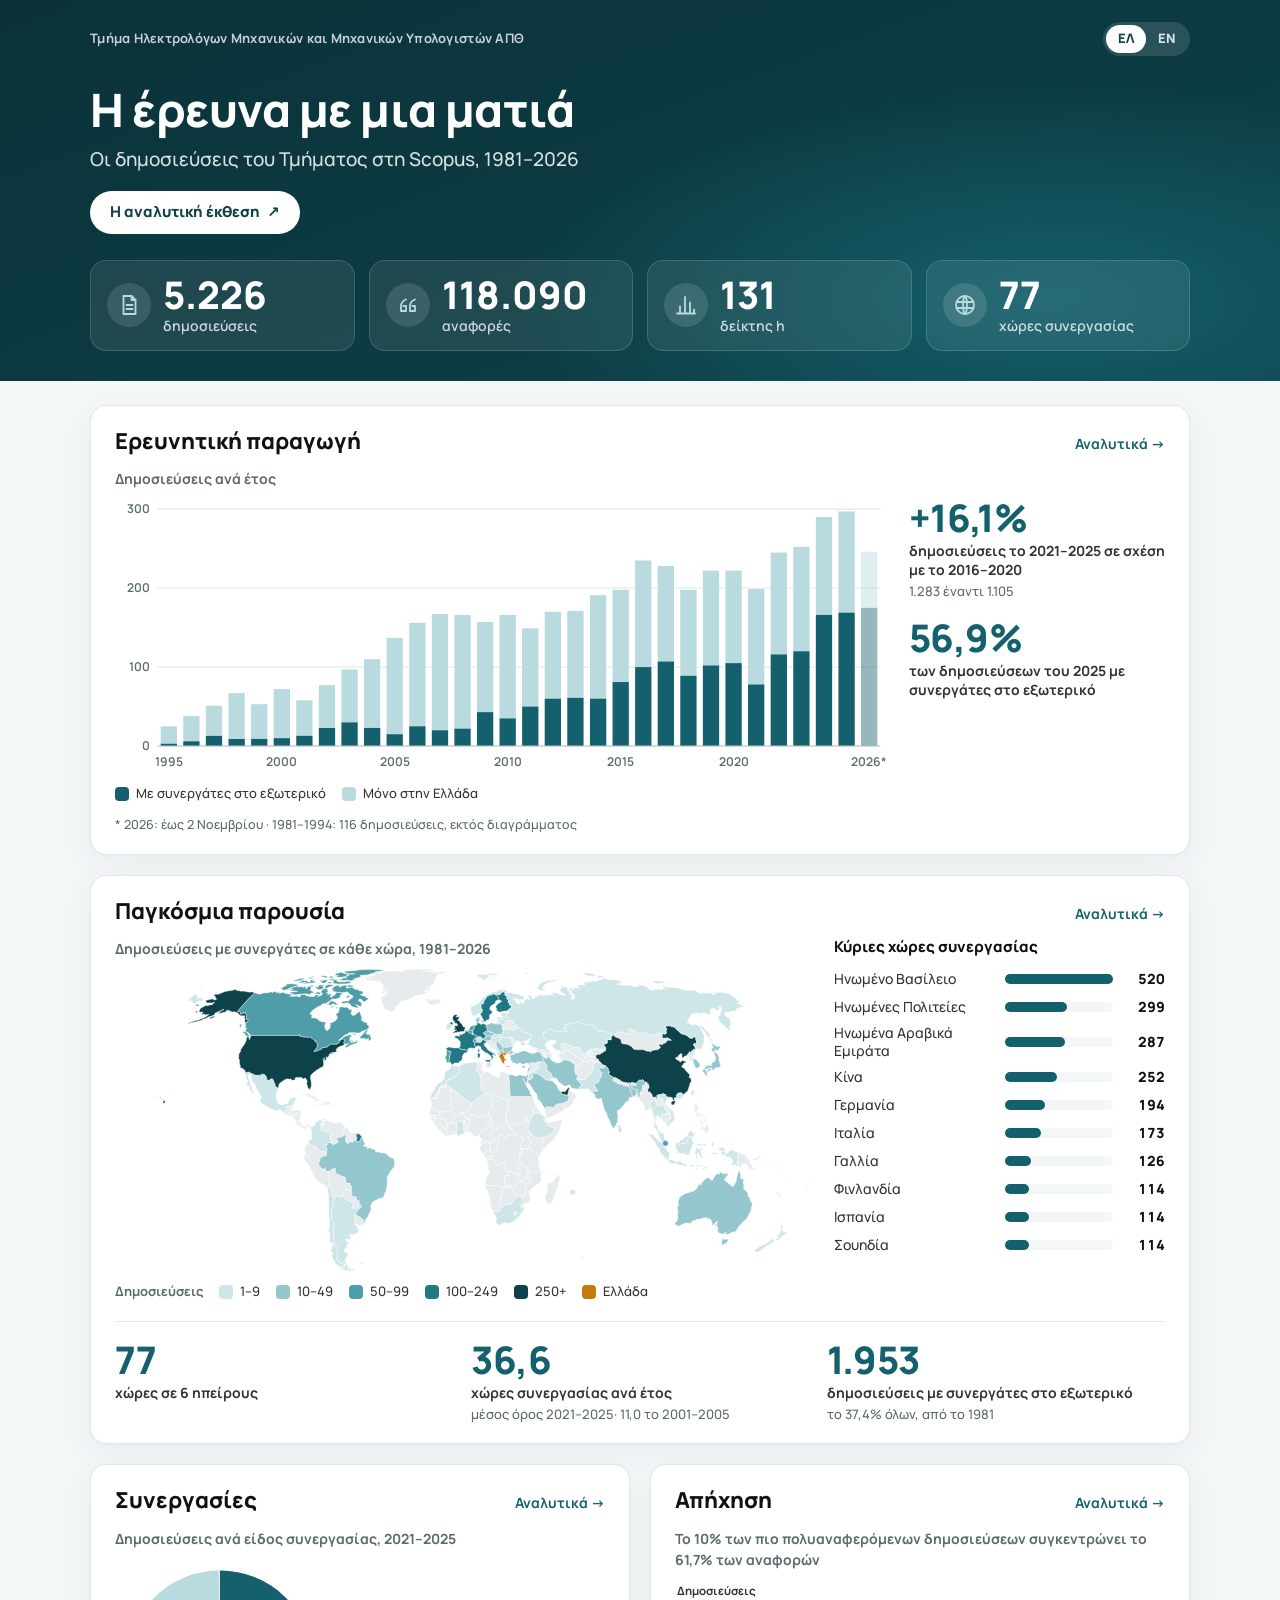
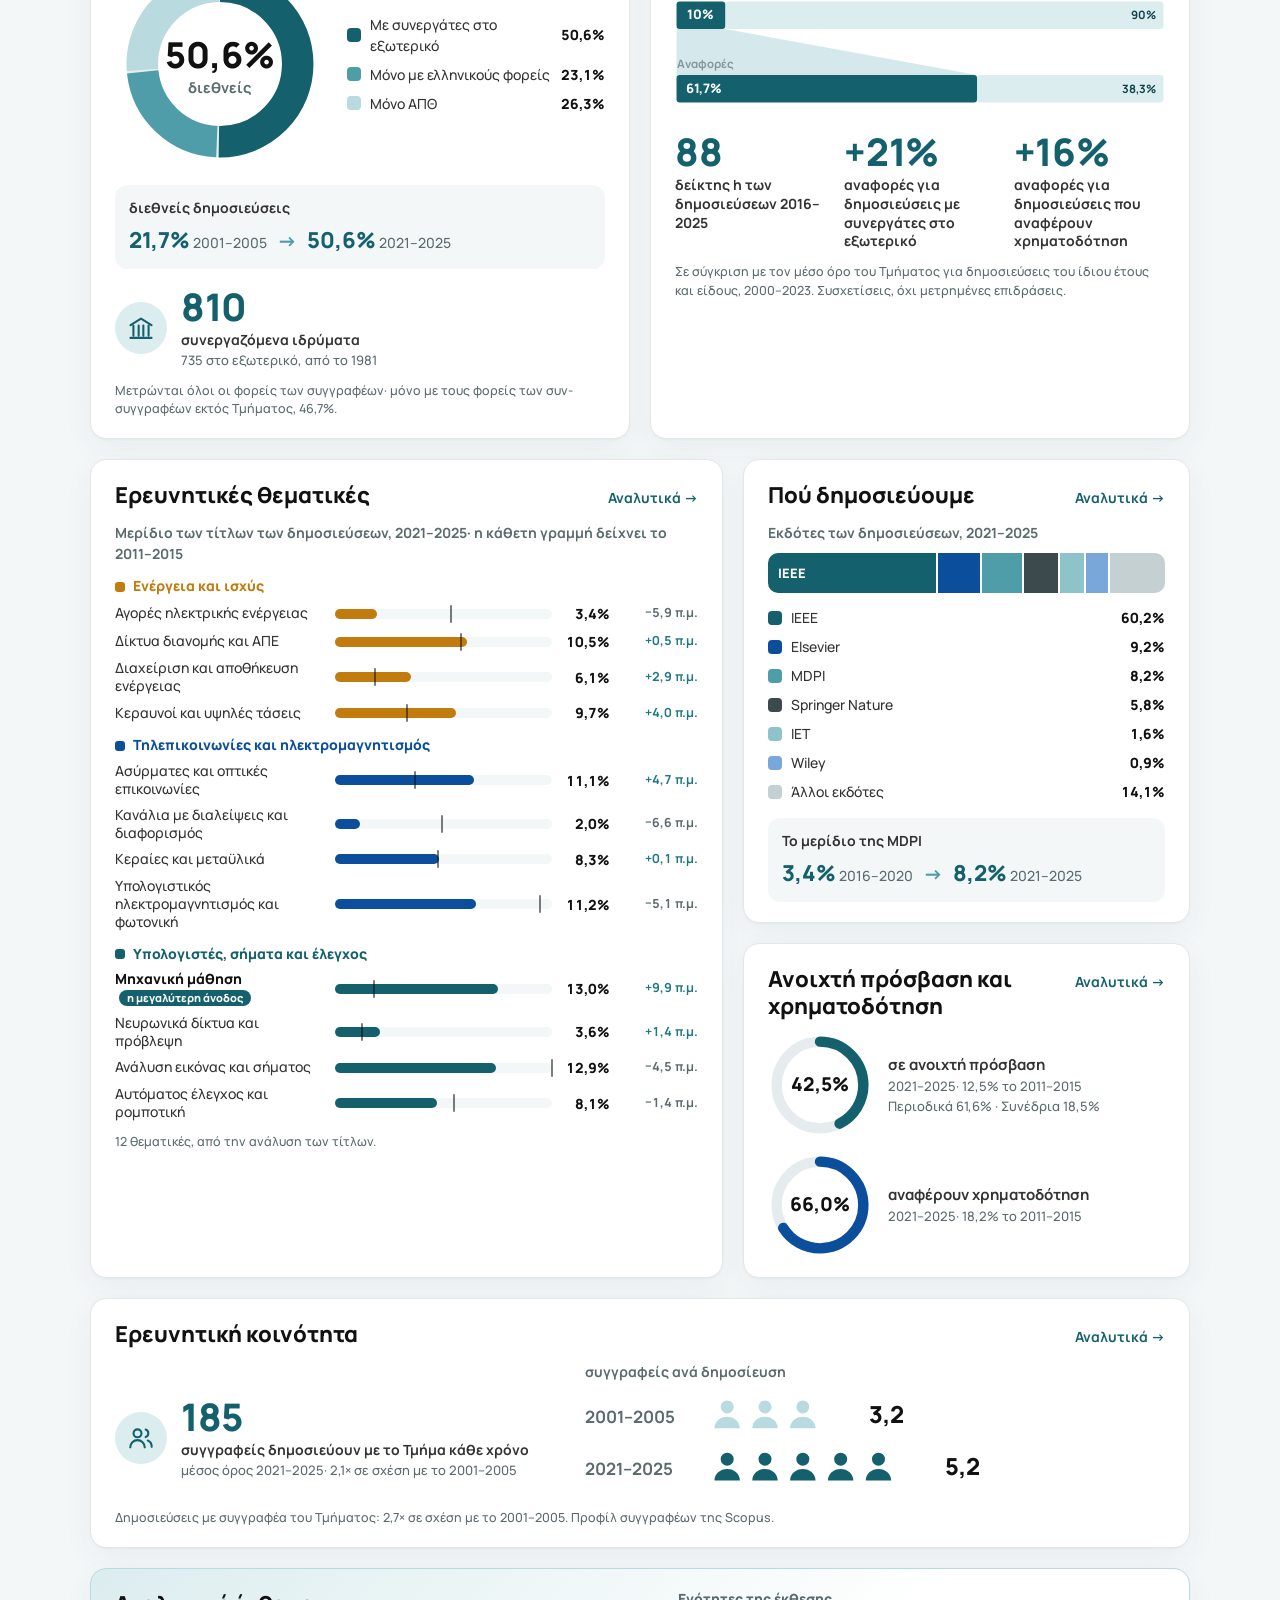
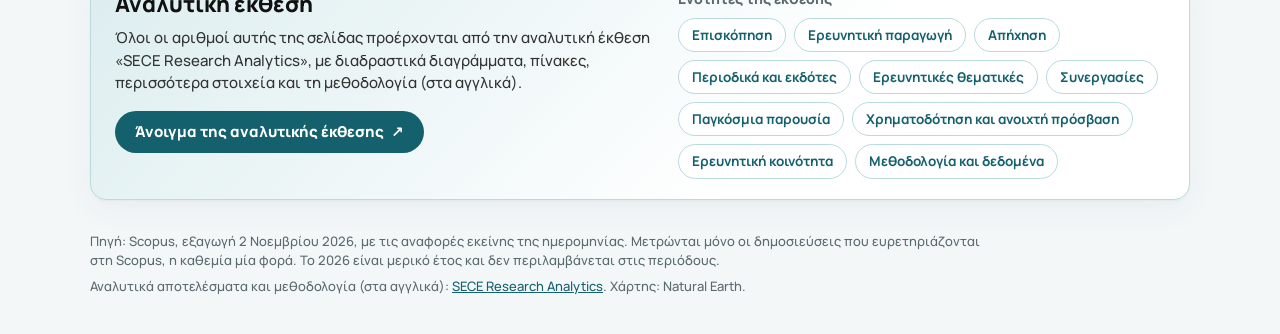
==== index.html @ 65a81ced "Publish the at-a-glance page (Greek and English)" ====
<!doctype html>
<html lang="el" data-el="./" data-en="en/">
<head>
<meta charset="utf-8">
<meta name="viewport" content="width=device-width, initial-scale=1">
<title>Η έρευνα με μια ματιά · Τμήμα ΗΜΜΥ ΑΠΘ</title>
<meta name="description" content="Η έρευνα του Τμήματος Ηλεκτρολόγων Μηχανικών και Μηχανικών Υπολογιστών ΑΠΘ σε αριθμούς: δημοσιεύσεις, αναφορές, συνεργασίες, θεματικές και ανοιχτή πρόσβαση, από τα δεδομένα της Scopus.">
<link rel="canonical" href="https://georgekrd.github.io/SECE-Research-at-a-glance/">
<link rel="alternate" hreflang="el" href="https://georgekrd.github.io/SECE-Research-at-a-glance/">
<link rel="alternate" hreflang="en" href="https://georgekrd.github.io/SECE-Research-at-a-glance/en/">
<link rel="alternate" hreflang="x-default" href="https://georgekrd.github.io/SECE-Research-at-a-glance/">
<meta property="og:type" content="website">
<meta property="og:title" content="Η έρευνα με μια ματιά · Τμήμα ΗΜΜΥ ΑΠΘ">
<meta property="og:description" content="Η έρευνα του Τμήματος Ηλεκτρολόγων Μηχανικών και Μηχανικών Υπολογιστών ΑΠΘ σε αριθμούς: δημοσιεύσεις, αναφορές, συνεργασίες, θεματικές και ανοιχτή πρόσβαση, από τα δεδομένα της Scopus.">
<meta property="og:url" content="https://georgekrd.github.io/SECE-Research-at-a-glance/">
<meta name="theme-color" content="#0e424a">
<link rel="icon" href="assets/favicon.svg" type="image/svg+xml">
<link rel="stylesheet" href="assets/glance.css">
<script>
/* ?lang=el or ?lang=en opens that language; ?embed=1 drops the page title (for a page that embeds this one). */
(function () {
  var q = new URLSearchParams(location.search), want = q.get("lang"), root = document.documentElement;
  if ((want === "el" || want === "en") && want !== root.lang) {
    q.delete("lang");
    var s = q.toString();
    location.replace(new URL(root.getAttribute("data-" + want), location.href).href + (s ? "?" + s : "") + location.hash);
  }
  if (q.get("embed") === "1") root.className += " embed";
})();
</script>
</head>
<body>
<header class="hero">
  <div class="wrap">
    <div class="hero-bar">
      <p class="eyebrow">Τμήμα Ηλεκτρολόγων Μηχανικών και Μηχανικών Υπολογιστών ΑΠΘ</p>
      <nav class="lang-switch" aria-label="Γλώσσα">
        <a href="./" hreflang="el" lang="el" aria-current="page">ΕΛ</a>
        <a href="en/" hreflang="en" lang="en">EN</a>
      </nav>
    </div>
    <div class="hero-title">
      <h1>Η έρευνα με μια ματιά</h1>
      <p class="lead">Οι δημοσιεύσεις του Τμήματος στη Scopus, 1981–2026</p>
      <a class="btn btn-hero" href="https://georgekrd.github.io/SECE-Statistics-site/" target="_blank" rel="noopener">Η αναλυτική έκθεση<span aria-hidden="true"> ↗</span></a>
    </div>
    <ul class="kpis">
      <li class="kpi"><span class="kpi-icon" aria-hidden="true"><svg viewBox="0 0 24 24" fill="none" stroke="currentColor" stroke-width="1.8" stroke-linecap="round" stroke-linejoin="round"><path d="M6.5 3h8l4 4v14h-12z"/><path d="M14.5 3v4h4M9.5 12h6M9.5 16h6"/></svg></span><span class="kpi-value">5.226</span><span class="kpi-label">δημοσιεύσεις</span></li>
      <li class="kpi"><span class="kpi-icon" aria-hidden="true"><svg viewBox="0 0 24 24" fill="none" stroke="currentColor" stroke-width="1.8" stroke-linecap="round" stroke-linejoin="round"><path d="M10 6.5C6.9 7.6 5 10 5 13.3V18h5v-5H7.4M19 6.5c-3.1 1.1-5 3.5-5 6.8V18h5v-5h-2.6"/></svg></span><span class="kpi-value">118.090</span><span class="kpi-label">αναφορές</span></li>
      <li class="kpi"><span class="kpi-icon" aria-hidden="true"><svg viewBox="0 0 24 24" fill="none" stroke="currentColor" stroke-width="1.8" stroke-linecap="round" stroke-linejoin="round"><path d="M3 20.5h18M6 20.5v-7M11 20.5V4M16 20.5v-11M20 20.5v-4"/></svg></span><span class="kpi-value">131</span><span class="kpi-label">δείκτης h</span></li>
      <li class="kpi"><span class="kpi-icon" aria-hidden="true"><svg viewBox="0 0 24 24" fill="none" stroke="currentColor" stroke-width="1.8" stroke-linecap="round" stroke-linejoin="round"><circle cx="12" cy="12" r="9"/><path d="M3.5 9h17M3.5 15h17M12 3c2.6 2.6 2.6 15.4 0 18M12 3c-2.6 2.6-2.6 15.4 0 18"/></svg></span><span class="kpi-value">77</span><span class="kpi-label">χώρες συνεργασίας</span></li>
    </ul>
  </div>
</header>

<main class="wrap grid">
  <section class="card span-12" id="output" aria-labelledby="h-output">
    <div class="card-head"><h2 id="h-output">Ερευνητική παραγωγή</h2><a class="more" href="https://georgekrd.github.io/SECE-Statistics-site/output/" target="_blank" rel="noopener" title="Αναλυτικά αποτελέσματα (στα αγγλικά)">Αναλυτικά<span aria-hidden="true"> →</span></a></div>
    <div class="split split-output">
      <figure class="figure">
        <figcaption class="fig-title">Δημοσιεύσεις ανά έτος</figcaption>
        <svg class="chart chart-years" viewBox="0 0 760 272" role="img" aria-label="Δημοσιεύσεις ανά έτος" xmlns="http://www.w3.org/2000/svg"><line class="gridline" x1="42" x2="756" y1="244.0" y2="244.0"/><text class="tick" x="35" y="248.0" text-anchor="end">0</text><line class="gridline" x1="42" x2="756" y1="166.0" y2="166.0"/><text class="tick" x="35" y="170.0" text-anchor="end">100</text><line class="gridline" x1="42" x2="756" y1="88.0" y2="88.0"/><text class="tick" x="35" y="92.0" text-anchor="end">200</text><line class="gridline" x1="42" x2="756" y1="10.0" y2="10.0"/><text class="tick" x="35" y="14.0" text-anchor="end">300</text><g class="bar"><title>1995: 25 δημοσιεύσεις, 3 με συνεργάτες στο εξωτερικό (12,0%)</title><rect class="greece" x="45.1" y="224.5" width="16.1" height="17.2"/><rect class="intl" x="45.1" y="241.7" width="16.1" height="2.3"/></g><text class="tick minor" x="53.2" y="264" text-anchor="middle">1995</text><g class="bar"><title>1996: 38 δημοσιεύσεις, 6 με συνεργάτες στο εξωτερικό (15,8%)</title><rect class="greece" x="67.4" y="214.4" width="16.1" height="25.0"/><rect class="intl" x="67.4" y="239.3" width="16.1" height="4.7"/></g><g class="bar"><title>1997: 51 δημοσιεύσεις, 13 με συνεργάτες στο εξωτερικό (25,5%)</title><rect class="greece" x="89.7" y="204.2" width="16.1" height="29.6"/><rect class="intl" x="89.7" y="233.9" width="16.1" height="10.1"/></g><g class="bar"><title>1998: 67 δημοσιεύσεις, 9 με συνεργάτες στο εξωτερικό (13,4%)</title><rect class="greece" x="112.1" y="191.7" width="16.1" height="45.2"/><rect class="intl" x="112.1" y="237.0" width="16.1" height="7.0"/></g><g class="bar"><title>1999: 53 δημοσιεύσεις, 9 με συνεργάτες στο εξωτερικό (17,0%)</title><rect class="greece" x="134.4" y="202.7" width="16.1" height="34.3"/><rect class="intl" x="134.4" y="237.0" width="16.1" height="7.0"/></g><g class="bar"><title>2000: 72 δημοσιεύσεις, 10 με συνεργάτες στο εξωτερικό (13,9%)</title><rect class="greece" x="156.7" y="187.8" width="16.1" height="48.4"/><rect class="intl" x="156.7" y="236.2" width="16.1" height="7.8"/></g><text class="tick" x="164.7" y="264" text-anchor="middle">2000</text><g class="bar"><title>2001: 58 δημοσιεύσεις, 13 με συνεργάτες στο εξωτερικό (22,4%)</title><rect class="greece" x="179.0" y="198.8" width="16.1" height="35.1"/><rect class="intl" x="179.0" y="233.9" width="16.1" height="10.1"/></g><g class="bar"><title>2002: 77 δημοσιεύσεις, 23 με συνεργάτες στο εξωτερικό (29,9%)</title><rect class="greece" x="201.3" y="183.9" width="16.1" height="42.1"/><rect class="intl" x="201.3" y="226.1" width="16.1" height="17.9"/></g><g class="bar"><title>2003: 97 δημοσιεύσεις, 30 με συνεργάτες στο εξωτερικό (30,9%)</title><rect class="greece" x="223.6" y="168.3" width="16.1" height="52.3"/><rect class="intl" x="223.6" y="220.6" width="16.1" height="23.4"/></g><g class="bar"><title>2004: 110 δημοσιεύσεις, 23 με συνεργάτες στο εξωτερικό (20,9%)</title><rect class="greece" x="245.9" y="158.2" width="16.1" height="67.9"/><rect class="intl" x="245.9" y="226.1" width="16.1" height="17.9"/></g><g class="bar"><title>2005: 137 δημοσιεύσεις, 15 με συνεργάτες στο εξωτερικό (10,9%)</title><rect class="greece" x="268.2" y="137.1" width="16.1" height="95.2"/><rect class="intl" x="268.2" y="232.3" width="16.1" height="11.7"/></g><text class="tick minor" x="276.3" y="264" text-anchor="middle">2005</text><g class="bar"><title>2006: 156 δημοσιεύσεις, 25 με συνεργάτες στο εξωτερικό (16,0%)</title><rect class="greece" x="290.6" y="122.3" width="16.1" height="102.2"/><rect class="intl" x="290.6" y="224.5" width="16.1" height="19.5"/></g><g class="bar"><title>2007: 167 δημοσιεύσεις, 20 με συνεργάτες στο εξωτερικό (12,0%)</title><rect class="greece" x="312.9" y="113.7" width="16.1" height="114.7"/><rect class="intl" x="312.9" y="228.4" width="16.1" height="15.6"/></g><g class="bar"><title>2008: 166 δημοσιεύσεις, 22 με συνεργάτες στο εξωτερικό (13,3%)</title><rect class="greece" x="335.2" y="114.5" width="16.1" height="112.3"/><rect class="intl" x="335.2" y="226.8" width="16.1" height="17.2"/></g><g class="bar"><title>2009: 157 δημοσιεύσεις, 43 με συνεργάτες στο εξωτερικό (27,4%)</title><rect class="greece" x="357.5" y="121.5" width="16.1" height="88.9"/><rect class="intl" x="357.5" y="210.5" width="16.1" height="33.5"/></g><g class="bar"><title>2010: 166 δημοσιεύσεις, 35 με συνεργάτες στο εξωτερικό (21,1%)</title><rect class="greece" x="379.8" y="114.5" width="16.1" height="102.2"/><rect class="intl" x="379.8" y="216.7" width="16.1" height="27.3"/></g><text class="tick" x="387.8" y="264" text-anchor="middle">2010</text><g class="bar"><title>2011: 149 δημοσιεύσεις, 50 με συνεργάτες στο εξωτερικό (33,6%)</title><rect class="greece" x="402.1" y="127.8" width="16.1" height="77.2"/><rect class="intl" x="402.1" y="205.0" width="16.1" height="39.0"/></g><g class="bar"><title>2012: 170 δημοσιεύσεις, 60 με συνεργάτες στο εξωτερικό (35,3%)</title><rect class="greece" x="424.4" y="111.4" width="16.1" height="85.8"/><rect class="intl" x="424.4" y="197.2" width="16.1" height="46.8"/></g><g class="bar"><title>2013: 171 δημοσιεύσεις, 61 με συνεργάτες στο εξωτερικό (35,7%)</title><rect class="greece" x="446.7" y="110.6" width="16.1" height="85.8"/><rect class="intl" x="446.7" y="196.4" width="16.1" height="47.6"/></g><g class="bar"><title>2014: 191 δημοσιεύσεις, 60 με συνεργάτες στο εξωτερικό (31,4%)</title><rect class="greece" x="469.1" y="95.0" width="16.1" height="102.2"/><rect class="intl" x="469.1" y="197.2" width="16.1" height="46.8"/></g><g class="bar"><title>2015: 198 δημοσιεύσεις, 81 με συνεργάτες στο εξωτερικό (40,9%)</title><rect class="greece" x="491.4" y="89.6" width="16.1" height="91.3"/><rect class="intl" x="491.4" y="180.8" width="16.1" height="63.2"/></g><text class="tick minor" x="499.4" y="264" text-anchor="middle">2015</text><g class="bar"><title>2016: 235 δημοσιεύσεις, 100 με συνεργάτες στο εξωτερικό (42,6%)</title><rect class="greece" x="513.7" y="60.7" width="16.1" height="105.3"/><rect class="intl" x="513.7" y="166.0" width="16.1" height="78.0"/></g><g class="bar"><title>2017: 228 δημοσιεύσεις, 107 με συνεργάτες στο εξωτερικό (46,9%)</title><rect class="greece" x="536.0" y="66.2" width="16.1" height="94.4"/><rect class="intl" x="536.0" y="160.5" width="16.1" height="83.5"/></g><g class="bar"><title>2018: 198 δημοσιεύσεις, 89 με συνεργάτες στο εξωτερικό (44,9%)</title><rect class="greece" x="558.3" y="89.6" width="16.1" height="85.0"/><rect class="intl" x="558.3" y="174.6" width="16.1" height="69.4"/></g><g class="bar"><title>2019: 222 δημοσιεύσεις, 102 με συνεργάτες στο εξωτερικό (45,9%)</title><rect class="greece" x="580.6" y="70.8" width="16.1" height="93.6"/><rect class="intl" x="580.6" y="164.4" width="16.1" height="79.6"/></g><g class="bar"><title>2020: 222 δημοσιεύσεις, 105 με συνεργάτες στο εξωτερικό (47,3%)</title><rect class="greece" x="602.9" y="70.8" width="16.1" height="91.3"/><rect class="intl" x="602.9" y="162.1" width="16.1" height="81.9"/></g><text class="tick" x="611.0" y="264" text-anchor="middle">2020</text><g class="bar"><title>2021: 199 δημοσιεύσεις, 78 με συνεργάτες στο εξωτερικό (39,2%)</title><rect class="greece" x="625.2" y="88.8" width="16.1" height="94.4"/><rect class="intl" x="625.2" y="183.2" width="16.1" height="60.8"/></g><g class="bar"><title>2022: 245 δημοσιεύσεις, 116 με συνεργάτες στο εξωτερικό (47,3%)</title><rect class="greece" x="647.6" y="52.9" width="16.1" height="100.6"/><rect class="intl" x="647.6" y="153.5" width="16.1" height="90.5"/></g><g class="bar"><title>2023: 252 δημοσιεύσεις, 120 με συνεργάτες στο εξωτερικό (47,6%)</title><rect class="greece" x="669.9" y="47.4" width="16.1" height="103.0"/><rect class="intl" x="669.9" y="150.4" width="16.1" height="93.6"/></g><g class="bar"><title>2024: 290 δημοσιεύσεις, 166 με συνεργάτες στο εξωτερικό (57,2%)</title><rect class="greece" x="692.2" y="17.8" width="16.1" height="96.7"/><rect class="intl" x="692.2" y="114.5" width="16.1" height="129.5"/></g><g class="bar"><title>2025: 297 δημοσιεύσεις, 169 με συνεργάτες στο εξωτερικό (56,9%)</title><rect class="greece" x="714.5" y="12.3" width="16.1" height="99.8"/><rect class="intl" x="714.5" y="112.2" width="16.1" height="131.8"/></g><g class="bar partial"><title>2026 (έως 2 Νοεμβρίου): 246 δημοσιεύσεις, 175 με συνεργάτες στο εξωτερικό</title><rect class="greece" x="736.8" y="52.1" width="16.1" height="55.4"/><rect class="intl" x="736.8" y="107.5" width="16.1" height="136.5"/></g><text class="tick" x="744.8" y="264" text-anchor="middle">2026*</text><line class="axis" x1="42" x2="756" y1="244.0" y2="244.0"/></svg>
        <ul class="legend">
          <li><span class="swatch intl"></span>Με συνεργάτες στο εξωτερικό</li>
          <li><span class="swatch greece"></span>Μόνο στην Ελλάδα</li>
        </ul>
        <p class="note">* 2026: έως 2 Νοεμβρίου · 1981–1994: 116 δημοσιεύσεις, εκτός διαγράμματος</p>
      </figure>
      <div class="stats stats-stack">
<div class="stat"><span class="stat-value">+16,1%</span><span class="stat-label">δημοσιεύσεις το 2021–2025 σε σχέση με το 2016–2020</span><span class="stat-sub">1.283 έναντι 1.105</span></div><div class="stat"><span class="stat-value">56,9%</span><span class="stat-label">των δημοσιεύσεων του 2025 με συνεργάτες στο εξωτερικό</span></div>      </div>
    </div>
  </section>

  <section class="card span-12" id="reach" aria-labelledby="h-reach">
    <div class="card-head"><h2 id="h-reach">Παγκόσμια παρουσία</h2><a class="more" href="https://georgekrd.github.io/SECE-Statistics-site/geography/" target="_blank" rel="noopener" title="Αναλυτικά αποτελέσματα (στα αγγλικά)">Αναλυτικά<span aria-hidden="true"> →</span></a></div>
    <div class="split split-geo">
      <figure class="figure">
        <figcaption class="fig-title">Δημοσιεύσεις με συνεργάτες σε κάθε χώρα, 1981–2026</figcaption>
        <div class="map-wrap"><svg class="chart chart-map" viewBox="0 0 1000 435.1" role="img" aria-label="Παγκόσμιος χάρτης με τις 77 χώρες συνεργασίας του Τμήματος, χρωματισμένες κατά αριθμό κοινών δημοσιεύσεων" xmlns="http://www.w3.org/2000/svg"><g class="land"><path d="M674.4,133.1 678.9,134.2 680.6,133.2 681.6,133.8 682.1,132.3 683.7,132.4 684.0,130.6 684.8,129.4 686.4,130.2 686.4,131.2 687.2,131.3 687.6,134.1 688.9,135.1 692.0,132.7 696.6,132.9 697.3,133.8 689.0,135.9 687.8,137.3 689.4,140.3 688.4,141.7 688.8,142.9 688.3,144.1 685.7,144.0 687.2,146.2 685.7,147.0 684.9,149.0 685.4,151.0 684.6,151.9 681.5,152.0 681.4,152.9 679.4,152.9 678.2,154.8 678.6,157.6 675.3,158.9 673.4,158.6 673.0,159.3 671.3,158.9 668.7,159.4 663.9,157.7 665.9,154.8 665.3,152.7 663.2,152.1 661.4,147.4 662.2,145.6 660.9,145.1 661.6,138.7 664.5,139.9 666.4,139.5 666.7,138.0 668.7,137.5 670.0,136.5 670.0,133.9 672.0,133.3 672.2,132.1Z"/><path d="M535.7,274.5 545.8,274.2 547.3,278.6 549.0,281.3 551.8,280.6 553.3,281.1 554.5,278.4 556.2,278.2 556.4,277.7 557.8,277.7 557.5,278.8 560.9,278.8 561.5,282.1 561.2,286.1 562.2,287.3 561.9,291.2 565.6,290.5 566.9,290.6 567.1,291.7 567.0,297.1 561.2,297.1 560.8,307.4 564.3,312.2 559.2,313.5 552.5,313.0 550.6,311.5 539.0,311.8 537.3,310.4 535.5,310.3 532.5,311.4 532.3,309.4 533.9,302.1 535.5,297.8 538.1,294.3 538.4,291.9 538.3,290.0 536.1,284.9 537.1,282.9 535.7,277.6 534.3,275.6ZM535.5,271.3 534.9,273.6 534.2,273.9 533.5,271.5 535.5,269.5 536.5,270.6Z"/><path d="M621.3,128.5 620.3,128.6 618.9,126.2 617.8,126.2 613.1,123.7 613.1,122.1 612.5,121.0 616.0,120.5 617.7,121.9 617.3,122.7 618.9,123.8 618.3,124.8 620.8,126.3Z"/><path d="M671.2,413.4 672.5,414.4 674.7,414.8 673.4,416.8 669.6,417.0Z"/><path d="M618.5,128.2 616.9,126.7 616.3,125.4 618.9,126.2 620.3,128.6ZM620.1,118.6 622.2,120.6 623.4,120.8 625.0,118.6 628.4,122.7 629.6,122.8 630.5,123.7 628.5,123.9 628.2,127.6 627.4,128.4 627.7,130.0 627.1,130.1 625.2,128.4 625.8,126.8 624.9,125.9 623.9,126.1 621.3,128.5 620.8,126.3 618.3,124.8 618.9,123.8 617.3,122.7 617.7,121.9 616.0,120.5 616.5,119.9 620.0,121.1 620.3,120.7 618.8,118.9Z"/><path d="M585.6,262.9 586.4,266.0 583.6,269.6 582.4,269.7 582.3,265.8 581.6,264.3 583.3,264.6 584.2,262.7Z"/><path d="M507.6,234.7 505.2,235.1 504.5,232.9 504.7,225.4 504.1,224.7 504.0,223.1 502.2,221.0 502.5,219.3 503.5,218.9 504.0,217.5 505.4,217.2 507.0,215.3 508.0,215.3 510.1,217.1 510.6,220.2 510.1,221.5 510.4,222.3 508.2,225.4 507.6,227.4Z"/><path d="M484.9,221.3 484.7,219.4 485.5,218.1 485.4,217.0 487.6,214.3 488.1,212.0 488.8,211.2 490.2,211.7 491.3,211.0 494.4,207.7 497.0,206.3 498.6,205.9 499.3,206.5 501.0,206.5 501.2,209.5 502.8,211.7 502.9,213.3 506.1,214.0 506.0,216.2 505.4,217.2 504.0,217.5 503.5,218.9 502.5,219.3 498.8,219.0 497.9,219.5 491.8,219.4 492.1,223.7 490.2,222.9 488.9,223.0 487.9,223.8Z"/><path d="M287.5,173.0 288.1,175.7 287.8,177.6 287.1,177.8 286.7,175.9 285.8,175.0 286.7,172.9ZM289.9,170.7 289.4,170.3 289.8,168.6 288.8,166.9 290.7,168.4ZM288.6,167.5 288.5,168.4 285.4,168.9 285.5,167.7Z"/><path d="M547.6,115.9 545.2,114.7 541.9,111.4 539.9,108.9 540.4,107.6 541.3,108.3 541.8,107.7 543.0,107.6 549.1,108.8 548.6,110.2 549.9,111.5 549.6,113.0 547.8,114.2Z"/><path d="M566.7,73.3 569.3,74.1 569.8,74.9 571.0,74.5 573.4,75.2 573.9,76.7 573.5,77.5 576.4,80.1 576.3,80.6 578.9,82.0 578.1,82.7 575.7,82.9 577.3,85.9 575.2,86.1 574.6,86.7 574.7,88.3 561.7,86.5 559.8,86.5 557.4,87.5 556.3,84.7 557.7,84.0 556.5,80.3 558.8,80.3 561.2,79.1 561.6,77.4 563.4,76.4 563.0,75.0Z"/><path d="M253.1,197.1 253.5,196.5 253.9,196.8 255.2,194.9 256.2,195.3 254.7,201.3 252.9,203.4 252.1,203.4Z"/><path d="M305.6,290.7 309.1,290.9 309.7,289.9 313.5,287.4 317.1,286.8 317.3,292.7 320.5,295.6 323.6,296.2 324.8,297.4 328.0,299.0 329.7,299.0 331.4,299.9 332.4,304.2 331.6,304.2 332.9,308.0 338.3,308.2 338.4,311.3 340.0,312.3 340.8,314.3 339.9,318.3 340.4,320.1 339.6,320.8 339.4,319.8 336.7,318.1 334.1,318.1 329.4,319.0 328.4,321.9 327.8,327.6 327.3,326.9 324.2,326.8 323.4,329.4 321.5,327.0 317.8,326.2 315.9,329.2 314.0,329.6 310.4,321.5 311.0,318.3 309.4,316.9 308.7,314.6 307.2,312.3 308.6,308.8 307.1,306.1 307.7,305.0 307.1,303.8 308.0,302.1 307.8,297.1 308.4,296.0Z"/><path d="M824.2,237.4 824.0,241.0 822.7,240.9 822.1,242.0 820.8,240.4Z"/><path d="M748.4,164.5 749.7,165.5 750.0,167.5 745.4,167.4 743.8,167.9 741.1,166.7 740.9,166.0 742.2,163.6 743.5,162.8 747.0,163.6Z"/><path d="M580.9,327.1 576.8,329.5 574.3,331.9 572.3,335.3 570.8,335.6 569.9,338.2 568.2,339.0 566.0,338.8 563.6,337.5 562.2,338.2 561.5,339.8 558.7,342.3 556.7,342.6 556.2,341.4 556.5,339.4 555.0,336.3 554.3,335.8 554.7,326.3 557.4,326.2 557.9,314.5 564.2,313.3 565.3,314.6 567.1,313.4 570.0,312.9 572.3,317.9 575.3,321.5 576.4,321.9 577.1,325.1 579.2,325.6Z"/><path d="M576.9,238.1 575.9,238.4 572.0,238.0 569.7,239.2 568.5,238.5 565.4,240.1 564.2,239.8 562.9,242.0 558.8,241.0 554.7,238.7 553.2,239.8 552.1,241.4 551.9,243.7 548.1,243.0 546.5,244.7 545.0,247.7 544.6,245.3 543.3,244.2 540.7,239.7 540.6,237.4 540.8,234.8 542.8,230.9 545.2,230.7 545.7,229.9 546.8,230.7 550.4,229.4 553.0,227.0 552.7,225.9 556.2,225.8 558.8,224.3 560.8,220.7 562.2,219.4 563.9,218.8 564.3,220.2 565.9,222.3 565.7,226.0 570.4,229.6 570.5,230.7 573.6,233.8 574.3,235.7 576.4,237.0Z"/><path d="M477.5,221.9 480.8,222.1 481.4,221.1 482.6,220.8 483.1,222.2 484.9,221.3 487.9,223.8 488.9,223.0 490.2,222.9 492.1,223.7 492.8,228.3 490.9,234.8 492.1,237.6 492.0,238.8 486.9,238.3 483.6,238.8 478.3,240.9 478.7,236.5 475.9,234.0 476.5,232.6 476.2,231.0 476.3,230.1 476.8,230.1 476.7,228.0 478.1,227.2 476.7,223.2 477.0,222.1Z"/><path d="M540.4,213.2 541.6,215.3 541.7,219.6 543.3,222.6 539.7,222.5 539.1,224.0 540.7,225.9 542.0,226.5 543.3,230.1 540.8,234.8 540.7,239.7 543.3,244.2 544.6,245.3 544.8,249.5 540.3,247.8 527.1,247.7 527.5,245.1 526.4,242.9 525.1,242.4 523.8,240.5 524.6,237.3 525.9,234.1 526.7,234.1 528.4,232.2 529.4,232.1 531.0,233.5 532.9,232.4 534.2,228.1 535.7,226.7 538.0,219.9 540.3,217.4 540.7,215.8 539.6,214.5 539.7,213.4Z"/><path d="M582.4,269.7 583.1,276.3 584.7,278.1 586.1,282.2 585.1,281.9 581.3,282.4 580.5,282.8 579.7,284.9 580.3,286.3 579.3,293.5 581.9,295.3 582.7,294.7 582.8,298.2 580.7,298.2 578.6,295.0 576.5,294.6 575.9,292.9 574.2,293.9 571.9,293.4 571.0,292.0 568.0,291.7 567.8,290.7 565.6,290.5 561.9,291.2 562.2,287.3 561.2,286.1 561.5,282.1 560.9,278.8 557.5,278.8 557.8,277.7 556.4,277.7 556.2,278.2 554.5,278.4 553.3,281.1 551.8,280.6 549.0,281.3 547.3,278.6 545.8,274.2 537.5,274.2 534.6,274.9 534.2,273.9 534.9,273.6 535.5,271.3 536.5,270.6 537.2,271.0 538.2,269.7 539.7,269.8 539.9,270.7 541.0,271.3 545.0,266.6 544.9,263.9 546.1,260.7 549.3,257.5 549.6,256.5 550.3,249.4 551.7,245.7 552.1,241.4 553.2,239.8 554.7,238.7 558.8,241.0 562.9,242.0 564.2,239.8 565.4,240.1 568.5,238.5 570.6,239.1 571.0,238.3 572.0,238.0 575.9,238.4 576.9,238.1 578.6,240.7 579.9,241.1 583.5,240.1 584.1,241.5 586.6,243.7 586.5,247.5 587.6,247.9 585.7,249.9 584.0,253.1 583.2,259.4 582.3,260.4 581.6,264.3 582.3,265.8Z"/><path d="M551.9,243.7 551.7,245.7 550.3,249.4 549.6,256.5 549.3,257.5 546.1,260.7 544.9,263.9 545.0,266.6 541.0,271.3 539.9,270.7 539.7,269.8 538.2,269.7 537.2,271.0 535.5,269.5 533.5,271.5 531.2,268.0 533.3,266.2 532.3,264.1 533.2,263.3 535.1,262.9 535.4,261.4 536.8,263.0 539.3,263.1 540.6,259.4 540.3,256.9 538.9,255.0 540.1,251.2 539.4,250.5 537.3,250.8 536.6,249.1 536.8,247.7 540.3,247.8 544.8,249.5 545.0,247.7 546.5,244.7 548.1,243.0Z"/><path d="M268.9,224.0 267.8,224.2 267.7,225.6 268.3,226.0 267.5,228.3 266.0,227.6 265.5,226.9 265.8,225.6 263.0,223.8 262.2,222.3 262.3,223.2 261.7,224.0 260.3,222.8 259.9,222.1 260.5,220.1 259.7,219.6 260.8,218.6 262.6,219.4 263.3,219.0 264.2,219.3 265.4,220.2 266.1,219.5 266.7,221.3Z"/><path d="M274.5,179.5 279.0,179.8 281.4,180.9 282.3,182.1 285.0,181.7 289.4,186.0 291.8,186.6 291.5,187.5 293.5,187.7 295.5,189.0 295.0,189.8 293.2,190.2 285.4,190.4 287.5,188.6 286.5,187.7 284.7,187.5 283.9,186.6 283.5,184.7 281.9,184.8 278.8,183.3 275.3,182.8 274.4,182.1 275.6,181.3 272.9,181.1 270.7,182.8 269.5,182.9 269.0,183.7 266.5,183.7 270.2,180.8Z"/><path d="M618.2,214.3 619.4,214.5 620.2,213.7 620.9,214.8 620.9,216.1 619.3,216.9 620.6,217.8 619.6,219.5 619.0,218.9 616.7,219.1 616.4,217.2Z"/><path d="M301.5,196.3 301.6,195.4 301.0,194.4 301.7,193.9 302.4,190.3 304.6,190.3 306.9,191.1 307.3,192.2 308.8,192.2 308.6,193.1 309.8,193.3 311.0,194.5 309.9,195.8 308.6,195.1 306.4,195.1 304.8,195.9 304.5,195.1 303.5,195.5 302.2,197.8 301.5,197.2Z"/><path d="M288.1,255.6 288.5,258.0 287.6,260.2 284.6,263.6 281.2,264.9 279.6,267.7 279.1,269.9 277.6,271.2 276.3,269.6 274.0,269.5 273.9,268.3 274.7,267.5 274.3,266.2 275.8,263.7 275.2,262.3 274.1,263.8 272.4,262.4 273.0,261.5 272.5,258.5 273.4,258.0 275.0,253.9 274.8,252.6 278.3,250.6 281.6,252.4 282.3,253.8 284.7,254.2 285.5,253.7Z"/><path d="M601.4,208.1 601.1,206.8 602.2,199.9 603.0,198.9 605.1,198.3 606.4,196.5 609.1,203.2 614.6,207.9 620.2,213.7 619.4,214.5 618.2,214.3 613.9,209.1 611.4,207.8 609.5,207.8 608.8,207.1 607.2,207.9 605.5,206.4 604.7,208.8Z"/><path d="M476.5,164.9 476.3,170.7 467.4,170.5 467.3,178.9 464.7,179.2 464.0,180.9 464.4,185.6 453.6,185.6 453.0,186.7 453.2,185.3 459.4,185.0 460.9,182.4 462.0,177.8 465.9,174.3 467.3,170.2 468.1,169.9 469.1,167.4 471.4,167.0 473.6,167.5 474.5,166.7 476.1,166.6 476.1,164.9Z"/><path d="M994.5,311.6 995.2,312.5 994.3,314.2 992.5,314.7 991.0,314.2 991.1,312.8 992.5,311.7 993.7,312.1ZM995.7,309.3 998.1,308.4 1000.0,307.4 999.6,309.0 995.7,310.5ZM0.4,309.0 0.0,307.4 0.5,307.3 0.6,308.8Z"/><path d="M350.9,423.5 353.3,421.6 355.6,422.4 356.7,421.2 359.1,422.6 358.6,423.7 355.6,424.6 354.2,423.5 352.6,424.9Z"/><path d="M531.7,247.7 536.4,247.5 537.3,250.8 539.4,250.5 540.1,251.2 538.9,255.0 540.3,256.9 540.6,259.4 539.3,263.1 536.8,263.0 535.4,261.4 535.1,262.9 533.2,263.3 532.3,264.1 533.3,266.2 531.2,268.0 526.4,262.1 524.7,258.7 526.7,251.8 531.7,251.6Z"/><path d="M602.0,113.4 602.2,113.0 608.3,114.1 612.6,116.2 614.1,115.7 616.6,116.4 617.6,117.7 619.3,118.5 618.8,118.9 620.3,120.7 618.6,120.9 616.5,119.9 616.0,120.5 612.5,121.0 609.8,119.4 607.0,119.5 607.2,118.1 606.2,115.9Z"/><path d="M461.8,214.1 465.1,214.9 467.9,214.6 468.0,215.8 469.2,215.3 471.6,216.5 474.5,215.0 476.6,218.0 475.9,219.9 476.5,219.6 476.8,220.0 476.7,220.9 477.5,221.9 477.0,222.1 476.7,223.2 478.1,227.2 476.7,228.0 476.8,230.1 475.5,230.0 475.0,231.3 474.2,231.3 473.6,230.6 473.8,229.3 472.7,227.3 470.6,227.9 470.3,224.9 468.9,222.4 466.7,222.4 465.2,223.1 462.9,226.1 460.6,222.9 459.2,221.8 458.5,219.7 457.7,219.2 459.0,217.6 461.6,216.6Z"/><path d="M453.4,210.8 456.4,210.7 457.1,210.0 458.0,209.9 459.1,210.7 460.9,210.2 461.4,211.1 460.2,211.9 457.8,211.1 455.6,212.3 453.0,212.3Z"/><path d="M453.4,214.8 456.6,214.0 461.8,214.1 461.6,216.6 459.0,217.6 457.7,219.2 456.2,217.8 455.1,217.6Z"/><path d="M527.1,247.7 531.7,247.7 531.7,251.6 526.7,251.8 526.2,251.3Z"/><path d="M414.3,2.0 421.2,0.8 427.5,0.9 430.3,0.2 451.1,0.2 461.9,1.8 458.2,2.6 441.2,2.9 441.9,3.3 448.6,3.0 453.9,3.8 457.7,3.1 459.0,3.9 456.6,5.1 470.8,3.5 476.3,3.9 477.2,4.8 468.1,6.9 462.0,7.3 466.3,7.4 461.9,10.6 461.5,13.3 463.6,14.9 457.1,15.8 460.5,17.2 460.6,19.3 458.4,19.6 460.7,21.8 456.1,22.0 458.3,23.0 457.5,24.0 451.7,24.4 453.9,26.2 453.8,27.4 449.9,26.3 448.7,27.0 451.3,27.6 453.8,29.3 454.2,31.5 450.4,32.0 446.7,29.4 447.0,31.2 444.3,32.6 452.8,32.9 440.4,37.5 431.6,38.5 429.1,39.5 425.4,42.5 420.2,44.5 412.3,46.0 409.9,47.7 409.4,49.7 407.7,51.6 403.5,53.9 403.8,56.2 400.2,61.5 396.9,61.7 394.2,59.3 389.6,59.3 387.9,57.7 387.2,54.8 384.5,51.2 384.0,49.3 384.5,46.8 382.4,44.1 383.9,42.1 382.8,41.1 386.2,37.8 389.8,36.8 392.3,33.5 386.1,35.2 383.8,34.3 384.4,32.5 385.8,31.0 391.8,31.7 387.3,29.1 385.1,29.4 383.7,28.8 387.0,26.3 384.1,20.7 382.0,19.7 382.6,18.6 378.0,17.2 363.5,17.3 359.2,14.9 368.9,14.0 360.9,13.3 357.2,12.3 358.1,11.4 374.1,9.1 375.4,8.3 370.9,7.4 373.2,6.5 383.8,4.8 383.7,3.8 394.5,2.9 400.2,2.9 401.7,3.5 407.4,2.4 417.2,4.0 413.5,2.9Z"/><path d="M243.2,207.8 243.8,206.0 243.5,205.4 245.1,202.8 248.7,202.8 248.9,201.6 246.4,198.9 247.7,198.9 247.9,197.1 253.1,197.1 252.1,203.4 254.8,203.9 252.0,206.0 251.2,208.1 248.9,210.4 245.8,209.7Z"/><path d="M341.1,248.9 338.8,248.7 337.9,249.6 335.7,250.3 335.4,251.0 334.0,250.8 332.3,249.3 331.4,246.1 331.9,243.4 332.7,242.2 332.1,240.7 331.2,240.2 331.6,238.8 330.9,238.0 329.5,238.2 327.6,235.7 328.4,234.8 328.4,233.3 330.9,232.2 329.9,231.0 330.2,229.8 332.5,227.9 334.3,229.1 336.0,231.2 336.0,232.9 337.1,232.9 339.6,235.7 339.1,238.6 337.3,239.4 336.9,241.9 338.1,244.2 339.0,244.2 339.4,246.1Z"/><path d="M268.7,206.3 267.7,206.2 264.9,207.5 263.7,206.9 260.9,210.0 260.2,209.4 259.5,210.3 258.2,210.3 258.1,211.9 256.4,212.8 256.0,211.8 255.2,211.5 255.2,209.9 253.4,210.0 251.2,208.1 252.0,206.0 255.8,203.4 258.5,203.8 261.1,203.0 262.6,203.4 263.9,203.0 265.6,203.5Z"/><path d="M302.0,190.9 301.7,193.9 301.0,194.4 301.6,195.4 301.5,196.3 296.7,195.7 295.3,196.4 293.9,195.3 294.3,194.3 298.9,195.0 299.9,194.3 298.8,192.9 299.0,191.6 297.3,191.1 298.0,190.2Z"/><path d="M468.3,43.1 467.6,45.0 469.9,46.9 466.8,49.1 458.2,51.6 449.2,50.2 451.6,49.0 447.0,47.6 451.0,47.0 451.0,46.2 446.5,45.5 448.2,43.7 451.6,43.3 454.8,45.2 458.3,43.6 461.0,44.4 464.7,42.9Z"/><path d="M285.4,194.9 287.2,195.1 288.6,195.9 289.0,196.8 286.1,197.4 283.2,195.7 283.6,195.0Z"/><path d="M610.1,270.3 606.1,267.0 605.9,265.2 595.3,258.2 595.3,254.7 598.5,248.9 596.9,243.5 595.5,241.3 599.1,237.2 600.6,237.7 600.6,239.5 601.6,240.6 603.5,240.6 607.1,243.4 611.2,244.0 612.0,242.6 614.5,241.2 615.7,242.3 617.6,242.3 615.2,246.0 615.3,257.9 616.9,260.6 614.9,261.9 614.2,263.2 613.2,263.5 611.3,269.2Z"/><path d="M682.2,117.2 682.4,115.8 683.9,115.3 688.4,116.4 688.3,114.5 689.6,113.8 693.6,115.2 694.4,114.8 702.6,115.3 705.9,116.9 705.8,117.6 702.3,119.4 701.7,120.7 698.5,121.1 698.1,123.1 695.2,122.7 691.6,124.9 692.1,125.6 691.6,126.4 686.8,126.9 683.3,125.8 680.5,126.1 680.3,124.2 683.3,124.7 684.0,123.7 686.0,124.0 688.7,121.7 685.2,120.0 683.6,120.8 681.4,119.6 683.0,117.5Z"/><path d="M786.4,215.4 785.4,211.5 786.8,208.8 790.4,208.2 793.0,208.6 795.5,209.9 796.5,207.6 799.1,208.9 800.0,211.0 800.1,214.9 795.6,217.4 797.1,219.4 794.2,219.6 791.8,221.0 789.5,220.5Z"/><path d="M629.1,157.3 629.7,159.5 630.9,161.9 629.0,162.0 628.1,160.5 625.7,160.1 627.3,157.0Z"/><path d="M799.1,208.9 796.5,207.6 795.5,209.9 793.0,208.6 793.8,207.1 793.5,204.4 790.9,201.5 790.2,198.3 787.7,195.7 785.6,195.4 785.2,196.6 783.6,196.7 782.7,196.1 780.1,198.0 779.7,191.7 777.8,191.5 777.4,189.6 776.0,188.6 776.4,187.4 778.4,185.2 778.7,186.0 780.2,186.1 779.1,182.3 780.5,181.9 784.3,187.4 787.7,187.4 789.3,190.3 787.6,191.1 787.0,192.3 790.7,194.3 795.7,201.0 798.2,203.3 799.2,205.6Z"/><path d="M476.3,230.1 476.5,232.6 475.9,234.0 478.7,236.5 478.3,240.9 474.7,239.4 467.9,233.0 468.7,231.0 471.3,227.7 472.7,227.3 473.8,229.3 473.6,230.6 474.2,231.3 475.0,231.3 475.5,230.0Z"/><path d="M568.7,183.4 569.0,189.9 565.8,189.9 565.8,191.3 543.4,178.8 538.8,181.8 537.2,180.0 532.9,178.6 531.6,176.5 529.4,175.0 528.2,175.6 527.0,172.4 525.4,170.0 526.4,168.6 526.6,160.6 525.5,156.2 526.8,155.4 526.7,152.7 530.5,149.4 530.6,146.9 533.8,148.0 534.9,147.8 537.1,148.3 540.7,149.8 542.1,152.7 548.4,154.7 551.3,156.3 553.8,154.0 553.0,151.4 553.8,149.9 555.6,148.3 557.5,147.9 561.1,148.5 562.1,150.0 566.7,151.0 567.4,152.0 566.5,153.6 567.0,155.0 566.5,157.0 567.4,159.7Z"/><path d="M578.2,349.6 579.1,350.6 577.6,353.2 576.1,353.7 575.5,354.8 574.5,355.1 572.7,352.6 575.8,349.2 577.1,348.6Z"/><path d="M566.3,98.1 568.4,97.3 571.4,98.4 572.6,99.3 572.6,100.3 573.6,100.9 575.5,103.8 572.5,103.8 572.8,104.3 571.3,106.8 570.7,105.3 570.6,102.6 567.1,98.4Z"/><path d="M638.3,295.7 639.5,299.2 639.8,303.1 640.4,304.7 640.0,306.2 639.5,307.2 638.6,305.3 638.1,306.2 638.4,308.7 638.1,310.0 637.3,310.8 636.9,313.6 628.5,336.4 623.7,338.6 620.2,336.6 618.9,329.3 618.8,327.0 619.5,324.6 620.8,324.1 622.8,318.4 621.9,314.8 621.9,311.8 623.4,307.9 628.7,306.5 632.8,302.6 633.7,301.0 633.4,299.6 634.6,300.0 636.2,297.7 636.4,295.7 637.4,294.3Z"/><path d="M467.9,214.6 467.8,212.3 466.7,211.4 466.1,207.5 467.1,206.9 467.6,205.0 470.4,205.8 472.0,205.2 473.0,205.4 473.4,204.7 484.6,204.6 485.2,202.3 484.8,201.9 482.4,173.7 486.6,173.6 505.0,187.9 505.7,189.5 508.7,190.9 508.7,193.0 511.8,192.7 511.8,200.2 510.3,202.4 510.1,204.4 503.9,205.2 502.8,206.4 499.3,206.5 498.6,205.9 497.0,206.3 494.4,207.7 491.3,211.0 490.2,211.7 488.8,211.2 488.1,212.0 487.6,214.3 485.4,217.0 485.5,218.1 484.7,219.4 484.9,221.3 483.1,222.2 482.6,220.8 481.4,221.1 480.8,222.1 477.5,221.9 476.7,220.9 476.8,220.0 476.5,219.6 475.9,219.9 476.6,218.0 474.5,215.0 471.6,216.5 469.2,215.3 468.0,215.8Z"/><path d="M776.0,188.6 773.2,190.7 771.2,190.9 770.5,194.4 769.4,195.0 774.7,202.4 774.0,205.2 773.1,205.8 776.1,210.1 776.8,213.4 778.2,216.4 775.8,222.8 775.4,220.3 776.0,217.9 774.9,215.9 774.8,212.4 773.4,210.7 771.1,202.7 769.5,200.0 765.1,203.9 761.6,202.9 762.1,198.8 761.1,195.8 758.4,192.0 758.6,190.8 756.9,190.4 754.5,187.7 753.9,185.1 754.9,185.6 754.6,183.2 755.8,182.5 755.3,181.1 755.7,180.0 755.2,176.6 757.5,177.3 758.2,174.6 758.1,173.0 759.0,170.3 758.5,168.4 761.6,166.1 763.6,166.7 763.0,164.7 763.8,164.1 763.3,162.9 764.8,162.6 766.2,164.6 767.5,165.3 768.6,170.6 766.6,173.3 767.1,177.2 769.8,176.6 771.1,179.6 772.9,180.3 772.6,183.0 776.2,184.8 778.0,183.9 778.4,185.2 776.4,187.4Z"/><path d="M717.1,94.7 719.5,94.1 723.0,91.4 726.1,89.9 728.7,90.9 731.3,90.9 733.6,92.4 740.0,93.3 741.4,91.1 739.5,89.3 740.5,86.0 743.9,87.3 749.5,88.5 751.1,90.9 755.3,92.2 760.2,91.2 762.9,91.6 768.4,94.7 774.0,95.2 778.9,93.9 781.3,91.7 784.8,93.1 787.6,92.8 787.6,98.4 788.9,99.6 790.1,99.2 792.8,99.7 794.1,98.6 800.1,101.8 800.4,102.9 798.2,102.6 794.8,103.0 793.5,103.9 792.6,106.0 789.4,107.3 787.6,109.0 783.2,108.0 782.8,110.1 785.0,112.4 782.6,115.2 780.1,116.3 776.3,116.5 772.6,117.6 770.3,119.3 768.8,118.3 765.6,118.3 761.1,116.4 758.4,115.9 755.1,116.3 746.8,115.7 742.3,110.8 736.8,108.4 730.0,107.4 728.6,106.1 728.1,102.3 725.4,99.8 721.3,98.6 718.6,96.9Z"/><path d="M596.6,292.6 598.7,292.3 602.0,293.2 604.7,292.7 605.7,291.8 607.4,291.8 610.5,290.5 612.8,288.7 613.5,302.9 611.4,307.5 609.5,309.5 603.7,312.4 596.0,319.5 595.6,321.9 596.8,324.3 597.2,327.2 597.7,327.1 597.0,333.7 595.7,334.9 590.0,337.8 588.7,339.0 588.9,340.4 589.5,340.6 589.2,342.3 587.1,342.3 586.5,338.2 587.3,334.5 585.7,327.6 588.8,323.9 590.1,321.2 591.2,309.5 586.6,306.7 584.3,306.8 584.0,303.3 592.5,300.6 594.1,302.1 594.9,301.8 595.9,302.7 595.5,307.8 597.2,309.8 598.2,307.5 599.4,306.8 599.3,302.7 598.3,300.3 597.3,299.2 596.3,299.3 595.7,295.1Z"/><path d="M453.0,186.7 453.6,185.6 464.4,185.6 464.0,180.9 464.7,179.2 467.3,178.9 467.4,170.5 476.3,170.7 476.4,165.7 486.6,173.6 482.4,173.7 484.8,201.9 485.2,202.3 484.6,204.6 473.4,204.7 473.0,205.4 472.0,205.2 470.4,205.8 467.6,205.0 467.1,206.9 466.1,207.5 462.7,202.9 459.5,201.0 456.6,201.8 455.2,201.5 454.3,202.5 454.1,200.8 454.9,199.2 455.3,196.1 454.8,191.2 455.1,189.6Z"/><path d="M591.7,285.1 594.5,285.7 595.9,288.1 596.6,292.6 595.7,295.1 596.3,299.3 597.3,299.2 598.3,300.3 599.3,302.7 599.4,306.8 598.2,307.5 597.2,309.8 595.5,307.8 595.9,302.7 594.9,301.8 594.1,302.1 591.1,299.7 592.1,296.7 593.0,295.6 592.5,292.9 593.7,289.3 593.0,286.6Z"/><path d="M554.3,335.8 553.8,347.9 551.3,349.6 549.8,349.9 547.0,349.0 546.6,347.6 545.5,346.7 544.2,348.3 542.3,345.8 541.3,343.5 539.4,332.9 539.2,327.2 536.8,323.1 534.8,317.1 532.7,313.9 532.5,311.4 535.5,310.3 537.3,310.4 539.0,311.8 550.6,311.5 552.5,313.0 559.2,313.5 566.6,311.4 568.4,311.6 569.5,312.3 565.3,314.6 564.2,313.3 557.9,314.5 557.4,326.2 554.7,326.3Z"/><path d="M956.4,323.8 959.0,327.3 957.8,328.1 953.7,324.0 952.5,320.6 953.6,320.6Z"/><path d="M540.7,180.6 541.5,185.6 543.8,188.7 542.4,196.7 542.3,200.9 538.8,204.0 537.7,208.3 538.9,209.5 538.9,211.6 540.7,211.7 539.6,214.5 539.1,214.5 537.1,211.0 536.5,210.8 534.3,212.6 530.6,211.5 528.2,211.9 526.6,213.3 525.2,213.3 521.8,211.7 520.4,212.5 519.0,212.4 518.0,211.2 515.2,209.9 512.2,210.3 511.5,211.0 510.3,214.2 510.1,217.1 508.0,215.3 507.0,215.3 506.0,216.2 506.1,214.0 502.9,213.3 502.8,211.7 501.2,209.5 501.0,206.5 502.8,206.4 503.9,205.2 510.1,204.4 510.3,202.4 511.8,200.2 511.8,192.7 515.7,191.2 523.6,184.8 532.9,178.6 537.2,180.0 538.8,181.8Z"/><path d="M507.6,234.7 507.6,227.4 508.2,225.4 510.4,222.3 510.3,214.2 512.2,210.3 515.2,209.9 518.0,211.2 519.0,212.4 520.4,212.5 521.8,211.7 525.2,213.3 526.6,213.3 528.2,211.9 530.6,211.5 534.3,212.6 536.5,210.8 537.1,211.0 539.1,214.5 539.6,214.5 540.7,215.8 540.3,217.4 538.0,219.9 535.7,226.7 534.2,228.1 532.9,232.4 531.0,233.5 529.4,232.1 528.4,232.2 526.7,234.1 525.9,234.1 523.9,239.6 518.8,241.3 516.6,241.2 514.1,236.8 512.1,234.7Z"/><path d="M266.1,219.5 265.4,220.2 263.3,219.0 262.6,219.4 260.8,218.6 260.4,219.0 255.4,213.1 255.8,212.6 256.2,213.1 257.3,212.7 258.1,211.9 258.2,210.3 259.5,210.3 260.2,209.4 260.9,210.0 263.7,206.9 264.9,207.5 267.7,206.2 268.7,206.3 268.4,208.5 267.2,210.9 267.0,214.7 265.6,218.1Z"/><path d="M738.6,164.1 739.4,168.9 731.6,167.9 729.7,166.2 725.9,165.8 716.3,161.1 716.8,158.1 719.1,155.8 726.3,159.4 727.5,161.0 732.2,163.1Z"/><path d="M651.4,179.7 652.1,178.4 651.9,177.1 653.1,176.4 652.6,176.0 652.5,173.8 653.9,173.8 655.4,176.0 657.1,177.2 660.8,178.3 663.1,181.2 664.1,181.6 664.2,182.4 661.2,188.5 660.0,188.3 659.5,189.1 659.5,193.4 658.2,193.4 656.6,194.6 655.9,196.9 654.2,196.8 653.1,197.7 653.3,199.0 652.0,199.9 650.4,199.6 647.4,200.9 643.7,193.2 651.7,189.9 653.0,183.4 651.5,181.1ZM652.6,170.1 653.3,169.0 653.6,169.3 653.3,171.2Z"/><path d="M283.3,226.9 282.9,227.4 283.5,229.3 282.9,230.2 282.0,230.0 281.6,231.6 280.7,230.6 280.2,228.9 280.9,228.0 278.4,225.8 277.1,226.0 276.5,227.2 274.7,228.1 274.4,228.8 275.7,230.5 274.4,231.4 273.1,231.6 272.7,229.7 272.3,230.2 271.4,230.0 270.9,228.7 267.9,228.1 267.8,228.8 267.5,228.3 268.3,226.0 267.7,225.6 267.8,224.2 268.9,224.0 269.8,225.1 269.7,225.8 271.1,225.7 271.8,226.5 276.2,224.8 277.2,223.8 278.8,224.0 281.4,225.0Z"/><path d="M303.7,269.1 301.1,268.9 298.5,270.0 295.3,272.2 294.5,274.9 294.8,276.7 293.2,277.6 293.2,279.0 292.5,279.6 293.8,282.5 295.5,284.5 295.0,285.9 296.8,286.1 298.0,287.8 300.5,287.9 302.7,286.0 302.8,290.9 304.1,291.3 305.6,290.7 308.4,296.0 307.8,297.1 308.0,302.1 307.1,303.8 307.7,305.0 307.1,306.1 308.6,308.8 306.6,314.0 305.3,314.8 302.3,313.0 301.9,311.6 296.1,308.4 288.4,302.8 287.0,300.1 287.4,299.1 276.3,278.5 272.0,275.0 272.8,273.6 271.3,270.5 272.2,268.2 274.3,266.2 274.7,267.5 273.9,268.3 274.0,269.5 276.3,269.6 277.6,271.2 279.1,269.9 279.6,267.7 281.2,264.9 284.6,263.6 287.6,260.2 288.5,258.0 288.1,255.6 288.8,255.3 292.9,259.2 294.6,262.6 296.7,263.0 298.2,262.1 299.3,262.7 301.0,262.4 303.1,263.9 301.4,267.3 302.2,267.3Z"/><path d="M854.9,231.7 854.2,234.7 852.9,231.4 851.7,233.0 852.8,235.4 852.1,236.9 848.6,235.0 847.7,232.7 848.4,231.1 846.6,229.6 845.8,230.9 844.4,230.8 842.5,232.6 842.0,231.7 842.9,228.9 846.0,226.8 847.1,228.3 849.2,227.4 849.5,225.9 851.5,225.8 851.0,223.3 853.5,224.9ZM831.4,223.6 832.9,221.3 834.0,218.1 834.8,220.7 831.8,224.8 828.4,227.9ZM845.3,219.5 845.1,221.7 846.8,218.5 846.9,221.6 844.5,225.7 842.6,223.5 843.7,221.7 843.8,219.7ZM844.0,217.4 844.1,218.7 841.3,221.1 840.4,216.4 842.2,217.4ZM849.6,219.4 850.5,221.4 849.2,222.1 848.9,219.8 848.0,219.6 847.3,217.7 849.0,217.9 848.8,216.7 846.8,214.2 849.5,214.3 850.4,215.5 851.6,219.1 849.4,218.3ZM839.0,212.5 838.6,215.4 835.4,211.3 837.9,211.4ZM839.5,202.1 838.0,203.2 838.0,205.8 839.0,208.4 840.5,208.8 841.7,208.4 845.4,210.2 845.4,212.0 846.4,212.8 846.3,214.3 843.9,212.7 842.7,211.0 842.1,212.2 840.1,210.2 837.6,210.7 836.1,210.0 836.1,208.6 836.8,207.8 835.9,207.0 835.7,208.2 834.1,206.3 832.9,201.8 834.1,202.9 833.6,197.8 834.0,194.8 835.7,194.8 837.5,195.7 838.2,194.9 838.4,197.1 839.8,199.4Z"/><path d="M906.2,267.6 909.6,270.9 909.9,272.9 914.4,274.9 915.0,276.6 912.4,277.0 912.8,279.1 915.1,281.3 916.6,284.7 918.2,284.6 917.9,286.0 920.0,286.6 919.1,287.2 921.9,288.6 921.5,289.5 919.6,289.7 919.0,288.9 913.9,288.0 910.6,284.2 909.4,281.3 905.9,279.9 901.6,281.9 901.7,284.3 899.4,285.4 895.0,284.8 896.3,263.5ZM936.6,275.3 937.8,276.4 936.5,277.6 934.3,274.3 933.9,271.8 934.3,271.5ZM921.6,275.6 920.1,275.6 917.9,274.7 916.4,273.8 916.7,272.8 920.7,273.0 921.6,271.4 921.8,273.1 923.4,272.8 925.9,270.6 925.7,268.6 927.4,268.6 927.9,269.1 927.8,270.9 926.7,272.9 925.2,273.2 924.7,274.1ZM930.2,269.7 929.2,270.6 928.2,267.4 925.4,265.0 923.4,264.0 924.3,263.2 927.8,265.6 929.9,268.0Z"/><path d="M316.6,194.8 318.0,195.1 318.4,195.7 317.7,196.5 313.9,196.6 314.4,194.8Z"/><path d="M835.1,116.8 835.8,117.3 834.7,117.1 833.9,119.3 835.1,121.6 834.1,122.4 833.3,123.9 831.1,125.3 831.5,127.1 834.9,129.0 834.8,129.8 832.0,130.2 831.6,131.7 830.4,131.8 828.8,131.2 828.1,132.1 826.1,130.7 826.6,128.9 825.7,126.0 822.4,124.7 823.6,122.7 825.6,120.9 826.4,118.6 828.0,119.6 830.3,119.8 829.1,118.0 832.4,116.7 832.5,114.8Z"/><path d="M339.6,320.8 340.6,322.6 340.8,327.1 343.8,327.7 344.9,327.1 346.8,328.0 348.4,333.2 350.4,332.8 351.5,333.4 351.1,341.9 349.0,344.4 346.9,345.0 340.9,343.6 343.0,338.6 342.4,337.1 335.8,333.4 333.5,332.9 327.8,327.6 328.4,321.9 329.4,319.0 334.1,318.1 336.7,318.1 339.4,319.8Z"/><path d="M594.8,152.3 593.6,152.8 593.6,151.9 594.3,151.4 593.6,151.1 593.9,148.9 594.9,149.3Z"/><path d="M585.5,258.8 586.6,260.6 586.5,262.5 584.2,262.7 583.3,264.6 581.6,264.3 582.3,260.4 583.2,259.4 583.8,259.8Z"/><path d="M568.9,228.3 566.7,226.9 565.7,226.0 565.9,222.3 564.3,220.2 563.9,218.0 562.9,217.1 562.2,213.9 561.2,214.1 562.2,211.6 561.8,210.2 562.7,209.2 562.1,208.4 564.0,204.0 566.4,204.3 565.8,189.9 569.0,189.9 568.7,183.4 601.3,183.4 602.4,186.6 601.8,187.2 603.7,194.5 606.4,196.5 605.1,198.3 603.0,198.9 602.2,199.9 601.1,206.8 601.1,210.9 600.1,214.1 598.5,215.8 597.1,219.6 595.8,220.5 595.1,223.9 595.2,226.8 594.3,221.5 592.9,220.2 592.7,215.4 591.4,215.2 591.3,215.9 589.6,216.1 590.3,217.1 590.6,219.0 587.8,223.2 586.3,223.5 583.9,221.6 582.9,222.3 582.6,223.2 581.2,223.8 581.1,224.5 578.3,224.5 577.9,223.8 575.9,223.7 574.9,224.3 574.1,224.0 572.1,221.2 570.1,221.7 568.7,226.1 567.8,226.7 566.9,227.0Z"/><path d="M453.4,210.8 452.3,208.3 450.9,207.1 452.2,206.5 455.2,201.5 456.6,201.8 459.5,201.0 462.7,202.9 466.1,207.5 466.7,211.4 467.8,212.3 467.9,214.6 465.1,214.9 463.1,214.2 456.6,214.0 453.4,214.8 453.0,212.3 455.6,212.3 457.8,211.1 460.2,211.9 461.4,211.1 460.9,210.2 459.1,210.7 458.0,209.9 457.1,210.0 456.4,210.7Z"/><path d="M952.2,290.3 951.4,288.3 953.5,289.2 954.1,290.3ZM947.4,287.0 946.9,286.5 947.2,285.2 949.0,285.7 950.2,287.2ZM950.4,284.1 950.0,282.2 951.0,282.2 952.6,286.3 952.1,286.9ZM946.1,281.5 944.6,280.3 943.7,279.2 944.1,278.9 947.5,281.2 948.1,282.9ZM940.1,278.4 939.1,277.1 939.2,276.6 941.8,279.0 941.2,279.2Z"/><path d="M462.9,226.1 465.2,223.1 466.7,222.4 468.9,222.4 470.3,224.9 470.6,227.9 471.3,227.7 468.7,231.0 467.9,233.0 465.1,231.5 463.7,229.7Z"/><path d="M251.2,208.1 253.4,210.0 254.6,209.6 255.5,210.2 254.8,212.3 252.3,211.9 248.9,210.4Z"/><path d="M615.3,257.9 615.2,246.0 618.3,241.3 620.1,241.3 622.6,239.0 626.3,238.8 634.0,229.0 631.6,229.1 622.3,225.2 619.0,220.7 620.6,217.8 623.4,221.1 624.8,221.1 630.4,219.9 635.2,218.1 637.7,217.9 640.4,217.1 641.7,216.0 642.7,215.9 642.8,220.5 640.4,228.8 636.4,237.7 634.1,241.4 630.9,245.8 621.3,254.1 616.9,260.6Z"/><path d="M586.6,243.7 584.1,241.5 583.5,240.1 579.9,241.1 578.6,240.7 576.4,237.0 574.3,235.7 573.6,233.8 570.5,230.7 570.4,229.6 566.9,227.0 568.7,226.1 570.1,221.7 572.1,221.2 574.1,224.0 574.9,224.3 575.9,223.7 577.9,223.8 578.3,224.5 581.1,224.5 581.2,223.8 582.6,223.2 582.9,222.3 583.9,221.6 586.3,223.5 587.8,223.2 590.6,219.0 590.3,217.1 589.6,216.1 591.3,215.9 591.4,215.2 592.7,215.4 592.9,220.2 594.3,221.5 595.2,226.8 594.8,227.8 593.3,227.9 592.4,229.8 594.1,230.0 595.6,231.6 596.1,232.9 597.4,233.6 599.1,237.2 593.8,242.8 591.8,242.7 589.6,243.5 587.8,242.8Z"/><path d="M346.7,247.6 345.1,246.9 342.7,246.9 342.6,249.2 341.1,248.9 339.4,246.1 339.0,244.2 338.1,244.2 336.9,241.9 337.3,239.4 339.1,238.6 339.6,235.7 342.9,236.3 343.3,235.7 345.5,235.5 348.5,236.4 347.0,239.2 347.2,241.4 348.2,243.3Z"/><path d="M587.1,342.3 586.5,343.7 584.9,344.1 583.4,342.3 584.6,339.0 585.4,338.8 586.7,339.4Z"/><path d="M595.3,148.3 595.9,144.7 597.2,143.4 596.6,142.1 595.4,142.0 594.9,139.5 596.6,136.7 596.6,134.9 597.5,135.5 600.3,134.6 601.8,135.2 603.9,135.2 606.8,134.0 611.1,133.5 610.0,135.6 608.7,136.4 609.3,138.8 608.7,142.7 598.4,149.6Z"/><path d="M565.8,191.3 566.4,204.3 564.0,204.0 562.1,208.4 562.7,209.2 561.8,210.2 562.2,211.6 561.2,214.1 562.2,213.9 562.9,217.1 563.9,218.0 563.9,218.8 562.2,219.4 560.8,220.7 558.8,224.3 556.2,225.8 552.7,225.9 553.0,227.0 550.4,229.4 546.8,230.7 545.7,229.9 545.2,230.7 542.8,230.9 543.3,230.1 542.0,226.5 540.7,225.9 539.1,224.0 539.7,222.5 543.3,222.6 541.7,219.6 541.6,215.3 540.4,213.2 540.7,211.7 538.9,211.6 538.9,209.5 537.7,208.3 538.8,204.0 542.3,200.9 542.4,196.7 543.8,188.7 541.5,185.6 540.7,180.6 543.4,178.8Z"/><path d="M502.5,219.3 502.2,221.0 504.0,223.1 504.1,224.7 504.7,225.4 504.5,232.9 505.2,235.1 503.0,235.8 501.6,232.6 501.4,231.0 502.0,228.0 501.3,226.9 501.0,221.9 499.9,220.2 500.1,219.2Z"/><path d="M678.0,133.8 678.8,130.5 677.7,128.1 675.6,127.3 675.9,125.9 678.1,126.0 679.2,122.2 682.5,121.4 682.3,122.9 682.9,123.8 684.0,123.7 683.3,124.7 680.3,124.2 680.5,126.1 683.3,125.8 686.8,126.9 691.6,126.4 693.0,129.4 693.7,129.0 695.5,129.8 696.6,132.9 692.0,132.7 688.9,135.1 687.6,134.1 687.2,131.3 686.4,131.2 686.4,130.2 684.8,129.4 684.0,130.6 683.7,132.4 682.1,132.3 681.6,133.8 680.6,133.2 678.9,134.2Z"/><path d="M635.1,118.7 636.0,117.7 638.8,117.0 640.7,117.9 643.0,120.4 647.2,120.2 646.4,118.6 648.4,117.5 650.2,115.6 654.0,117.3 654.8,119.9 656.0,120.6 658.7,120.4 659.7,121.0 661.7,124.3 667.2,128.1 674.1,131.1 674.4,133.1 672.2,132.1 672.0,133.3 670.0,133.9 670.0,136.5 668.7,137.5 666.7,138.0 666.4,139.5 664.5,139.9 661.6,138.7 660.8,135.9 658.9,135.8 655.3,132.9 653.1,132.6 649.9,130.9 648.0,130.6 647.0,131.2 645.2,131.1 643.7,133.0 641.5,133.6 640.6,131.3 640.4,127.9 638.1,126.8 638.4,124.6 636.6,124.4 636.7,121.7 639.3,122.5 641.4,121.4 639.1,119.5 638.0,117.6 636.1,118.5 636.3,120.8Z"/><path d="M850.1,284.0 850.5,283.3 852.9,282.5 855.8,282.0 856.8,282.4 850.3,285.6Z"/><path d="M327.5,220.1 329.7,219.8 329.5,222.2 326.6,222.3 327.5,221.4Z"/><path d="M525.5,156.2 524.2,150.3 520.3,146.2 520.0,143.8 521.6,141.9 522.1,139.2 521.6,136.1 522.1,134.5 524.9,133.1 526.8,133.5 526.8,135.2 529.0,134.0 529.2,134.6 527.9,136.2 527.9,137.7 528.9,138.5 528.6,141.4 526.9,143.0 527.5,144.8 528.9,144.8 529.6,146.4 530.6,146.9 530.5,149.4 526.7,152.7 526.8,155.4Z"/><path d="M595.3,258.2 605.9,265.2 606.1,267.0 610.1,270.3 608.7,274.3 608.9,276.2 610.6,277.3 609.8,282.7 611.8,287.9 612.8,288.7 610.5,290.5 607.4,291.8 605.7,291.8 604.7,292.7 602.0,293.2 598.7,292.3 596.6,292.6 595.9,288.1 594.5,285.7 591.7,285.1 586.1,282.2 584.7,278.1 583.1,276.3 582.6,274.4 582.9,272.7 582.4,269.7 583.6,269.6 586.4,266.0 585.6,262.9 586.5,262.5 586.6,260.6 585.5,258.8Z"/><path d="M595.3,258.2 586.5,258.4 583.8,259.8 583.2,259.4 584.0,253.1 585.7,249.9 587.6,247.9 586.5,247.5 586.6,243.7 587.8,242.8 589.6,243.5 591.8,242.7 593.8,242.8 595.5,241.3 596.9,243.5 598.5,248.9 595.3,254.7Z"/><path d="M345.0,353.7 346.7,353.3 349.8,355.9 350.8,355.8 356.2,359.7 358.0,361.9 357.1,363.5 358.1,365.3 357.3,367.4 354.6,369.2 352.5,368.5 351.2,368.9 348.5,367.5 346.7,367.6 344.8,365.8 344.6,363.7 345.1,362.9 344.5,359.7Z"/><path d="M644.3,120.3 641.6,108.4 647.7,106.5 655.1,110.3 658.2,113.2 665.4,112.4 669.1,114.8 669.7,118.0 671.0,118.1 672.1,120.7 675.4,120.8 676.5,122.4 677.5,122.3 678.0,120.0 682.2,117.2 683.0,117.5 681.4,119.6 683.6,120.8 685.2,120.0 688.7,121.7 686.0,124.0 682.9,123.8 682.3,122.9 682.5,121.4 679.2,122.2 678.1,126.0 675.9,125.9 675.6,127.3 677.7,128.1 678.8,130.5 678.0,133.8 674.4,133.1 674.1,131.1 667.2,128.1 661.7,124.3 659.7,121.0 658.7,120.4 656.0,120.6 654.8,119.9 654.0,117.3 650.2,115.6 648.4,117.5 646.4,118.6 647.2,120.2Z"/><path d="M329.5,238.2 329.8,239.1 328.8,240.3 323.6,242.1 322.7,242.8 318.4,241.6 317.9,241.9 319.1,242.7 319.4,247.0 321.7,247.2 321.9,247.9 319.9,248.9 319.5,250.2 316.3,251.5 315.7,252.5 313.5,252.7 312.0,251.0 311.2,247.8 309.4,245.9 310.9,244.3 309.5,240.4 309.8,238.1 311.0,235.3 310.0,234.7 305.2,235.2 303.4,232.4 301.8,232.0 298.1,232.3 296.8,230.9 297.0,227.7 296.1,225.5 294.7,225.3 296.1,221.1 298.9,217.3 300.7,216.8 300.6,217.5 298.9,217.9 299.8,219.4 299.6,221.1 298.3,223.0 299.2,225.6 300.4,225.4 301.2,223.0 300.4,221.9 300.4,219.4 303.9,218.1 303.7,216.5 304.7,215.5 305.6,217.8 307.5,217.8 309.2,219.7 309.3,220.7 314.8,220.4 316.3,221.9 318.4,222.3 320.0,221.3 320.1,220.5 326.9,220.2 324.5,221.2 325.4,222.7 327.6,223.0 329.7,224.6 330.0,227.2 331.5,227.1 332.5,227.9 330.2,229.8 329.9,231.0 330.9,232.2 328.4,233.3 328.4,234.8 327.6,235.7Z"/><path d="M965.9,308.7 964.9,309.1 964.3,307.7 964.6,306.8ZM963.4,305.2 963.8,302.7 965.0,303.7 964.9,306.3 963.6,306.1Z"/><path d="M643.7,193.2 647.4,200.9 645.4,201.7 645.0,204.3 638.0,207.2 635.6,209.5 633.6,209.5 632.0,210.8 627.2,211.8 625.5,213.8 621.3,214.0 620.5,212.1 620.5,210.3 618.5,205.6 619.0,205.4 618.8,201.9 619.9,200.8 619.6,199.4 620.2,197.8 621.4,198.7 625.3,198.3 629.6,198.8 630.4,199.9 631.6,199.3 633.4,195.9 635.9,194.4Z"/><path d="M586.1,282.2 591.7,285.1 593.0,286.6 593.7,289.3 592.5,292.9 593.0,295.6 592.1,296.7 591.1,299.7 592.5,300.6 584.0,303.3 584.2,305.6 582.0,306.0 580.4,307.3 580.0,308.5 579.0,308.7 574.9,313.5 570.0,312.9 568.4,311.6 566.6,311.4 564.3,312.2 560.8,307.4 561.2,297.1 567.0,297.1 566.9,290.6 567.8,290.7 568.0,291.7 571.0,292.0 571.9,293.4 574.2,293.9 575.9,292.9 576.5,294.6 578.6,295.0 580.7,298.2 582.8,298.2 582.7,294.7 581.9,295.3 579.3,293.5 580.3,286.3 579.7,284.9 580.5,282.8 581.3,282.4 585.1,281.9Z"/><path d="M585.7,327.6 580.9,327.1 579.2,325.6 577.1,325.1 576.4,321.9 575.3,321.5 572.3,317.9 570.0,312.9 574.9,313.5 579.0,308.7 580.0,308.5 580.4,307.3 582.0,306.0 584.2,305.6 584.3,306.8 586.6,306.7 591.2,309.5 590.1,321.2 588.8,323.9Z"/></g><g class="partners"><path class="c0" d="M554.3,121.8 553.4,124.2 552.3,125.7 551.9,125.5 551.8,124.8 550.3,123.7 549.9,122.2 550.3,118.9 549.6,117.4 550.6,115.8 550.8,116.4 551.4,116.1 552.7,117.3 553.2,121.0Z" data-tip="Αλβανία: 1 δημοσίευση"><title>Αλβανία: 1 δημοσίευση</title></path><path class="c4" d="M641.0,176.0 641.5,175.9 641.7,176.8 643.8,176.3 647.7,176.4 652.6,170.1 653.3,171.2 653.9,173.8 652.5,173.8 652.6,176.0 653.1,176.4 651.9,177.1 652.1,178.4 651.0,181.8 642.6,180.1Z" data-tip="Ηνωμένα Αραβικά Εμιράτα: 287 δημοσιεύσεις"><title>Ηνωμένα Αραβικά Εμιράτα: 287 δημοσιεύσεις</title></path><path class="c0" d="M335.1,427.4 337.1,429.7 340.8,431.6 344.4,432.3 343.9,433.9 341.7,434.0 340.1,432.9 336.1,432.9 333.6,426.0ZM344.7,356.3 344.9,367.5 348.7,370.3 348.8,372.5 350.7,374.0 350.8,375.6 349.1,379.7 345.5,381.5 340.4,382.2 337.5,381.8 338.5,383.8 338.5,386.2 339.3,387.9 338.0,389.0 335.5,389.4 332.7,388.3 331.9,389.1 333.0,392.3 335.0,393.3 336.2,392.3 337.3,394.0 335.2,395.0 333.7,397.0 334.0,401.9 331.6,401.9 330.1,403.6 330.0,406.0 333.1,408.3 335.7,409.0 335.7,411.8 333.3,413.6 332.8,417.3 331.0,418.5 330.4,420.0 332.3,423.3 334.5,425.1 325.0,424.0 323.3,422.2 322.6,419.8 321.0,420.0 319.8,418.9 318.4,415.6 319.9,414.2 320.0,412.2 319.2,410.6 319.7,407.8 319.3,403.6 318.5,401.7 319.4,401.1 318.8,399.9 317.4,399.3 317.9,397.9 316.4,396.7 314.8,393.0 315.6,392.3 314.2,388.4 313.9,382.1 315.2,380.9 313.7,377.8 313.0,374.8 314.5,372.6 313.8,369.9 314.7,366.7 314.1,363.7 313.3,363.1 311.0,357.5 312.0,354.1 311.2,350.9 311.7,347.9 312.9,344.9 314.5,342.8 313.5,341.5 313.9,340.5 313.1,335.0 315.8,333.4 316.3,330.0 315.9,329.2 317.8,326.2 321.5,327.0 323.4,329.4 324.2,326.8 327.3,326.9 333.5,332.9 335.8,333.4 342.4,337.1 343.0,338.6 340.9,343.6 346.9,345.0 349.0,344.4 351.1,341.9 351.2,339.0 352.5,338.4 354.1,340.3 354.3,342.9 350.6,346.0 348.0,349.2 345.0,353.7Z" data-tip="Αργεντινή: 2 δημοσιεύσεις"><title>Αργεντινή: 2 δημοσιεύσεις</title></path><path class="c1" d="M883.1,388.5 881.2,392.3 879.7,393.5 878.0,396.1 877.6,395.2 874.5,397.4 872.6,397.1 873.4,389.4 874.2,387.9 877.7,389.3 881.7,388.3ZM833.7,361.9 831.1,362.7 828.6,365.7 824.5,366.1 822.4,365.5 818.5,366.0 816.3,367.7 815.6,367.6 812.3,369.6 808.6,369.4 805.3,366.7 806.0,364.8 808.1,363.7 809.5,360.2 809.5,353.1 810.1,351.2 809.8,348.1 809.0,346.8 809.3,344.3 808.4,340.3 809.3,341.7 809.1,338.6 810.7,340.9 811.1,339.2 809.9,334.6 812.1,330.3 812.2,328.3 813.8,326.0 813.5,328.5 815.1,326.2 821.6,322.5 822.9,322.3 823.5,322.7 829.0,320.1 830.6,320.2 833.6,319.2 838.4,314.4 839.1,311.3 841.5,308.5 842.2,311.3 843.5,310.7 842.8,309.1 843.9,307.5 845.0,308.3 845.8,305.8 848.4,302.9 849.9,302.3 850.0,301.4 851.2,301.8 851.4,301.0 854.1,300.1 855.9,301.6 857.2,303.5 860.6,303.8 860.3,302.0 862.0,299.4 863.4,298.6 863.1,297.7 864.6,295.9 866.4,294.7 867.8,295.1 870.2,294.5 870.4,292.8 868.5,291.8 870.0,291.3 873.1,293.4 875.3,294.3 876.2,293.9 877.8,294.9 881.3,293.7 882.3,295.3 880.1,298.3 879.1,298.5 879.2,299.8 876.9,303.0 877.0,303.9 880.9,306.8 883.7,309.8 885.8,310.7 886.0,311.7 888.5,312.8 890.5,311.7 894.2,304.1 894.4,299.7 895.8,296.6 895.5,295.5 897.4,291.0 898.6,289.8 899.2,291.4 899.1,293.4 899.7,293.8 899.7,295.2 900.4,296.9 900.1,299.9 900.7,302.4 902.7,301.2 904.5,303.9 903.9,305.3 904.1,309.7 904.7,310.1 904.9,312.9 904.3,314.6 904.7,316.8 910.4,321.5 909.8,322.3 910.9,324.4 911.0,327.9 912.3,327.2 913.0,328.6 913.8,328.1 913.3,331.6 916.8,337.5 916.7,340.1 915.3,344.0 915.6,346.8 909.4,358.4 907.0,361.3 904.3,362.9 896.8,371.5 893.3,377.3 891.2,378.4 888.2,378.5 881.1,382.5 878.3,380.5 879.5,378.8 874.4,381.8 867.8,379.2 867.1,377.2 867.8,373.1 867.1,371.7 864.7,371.4 866.2,369.8 866.6,367.3 864.4,369.6 861.8,370.2 866.7,364.9 867.4,362.5 862.1,366.4 860.0,369.0 858.5,367.6 859.3,365.9 857.6,362.3 858.4,361.6 855.6,359.6 853.8,359.5 851.8,357.9 846.9,358.2 839.6,360.5 837.1,360.2Z" data-tip="Αυστραλία: 39 δημοσιεύσεις"><title>Αυστραλία: 39 δημοσιεύσεις</title></path><path class="c1" d="M542.3,98.4 542.2,99.7 540.8,99.7 541.3,100.4 540.2,103.0 538.0,103.1 536.8,103.8 531.1,102.7 530.4,101.6 528.0,102.1 527.7,102.8 523.7,101.6 524.0,100.3 524.7,100.1 526.0,101.0 526.3,100.2 528.6,100.3 530.3,99.7 532.3,100.5 532.1,97.9 532.9,97.5 533.7,96.0 535.6,97.0 537.8,95.5 539.8,96.5 540.9,96.3 542.1,96.9Z" data-tip="Αυστρία: 12 δημοσιεύσεις"><title>Αυστρία: 12 δημοσιεύσεις</title></path><path class="c2" d="M515.1,89.9 514.0,93.9 511.8,92.5 510.6,92.7 507.7,90.0 506.5,90.0 506.1,88.9 512.1,87.8Z" data-tip="Βέλγιο: 62 δημοσιεύσεις"><title>Βέλγιο: 62 δημοσιεύσεις</title></path><path class="c1" d="M754.6,183.2 754.9,185.6 753.9,185.1 754.5,187.7 752.2,182.8 750.8,180.9 748.2,180.7 748.7,182.1 748.1,183.9 746.9,183.3 746.6,183.8 744.6,183.2 742.4,178.0 742.5,176.1 740.7,175.2 741.1,174.0 742.5,172.8 740.2,171.0 740.8,168.8 743.2,170.2 744.5,170.4 745.2,172.7 752.1,173.6 751.3,176.4 750.2,176.6 749.6,178.5 751.4,180.2 751.5,178.1 752.3,178.1Z" data-tip="Μπανγκλαντές: 10 δημοσιεύσεις"><title>Μπανγκλαντές: 10 δημοσιεύσεις</title></path><path class="c1" d="M557.6,110.8 558.5,112.1 565.2,112.6 569.3,111.0 572.8,112.5 571.6,113.9 570.9,116.2 572.0,118.0 569.7,117.6 567.2,118.6 567.3,120.2 565.0,120.5 563.1,119.4 561.1,120.3 559.2,120.2 558.8,118.0 557.4,117.0 557.9,115.1 558.7,114.1 557.4,112.7 557.0,111.5Z" data-tip="Βουλγαρία: 43 δημοσιεύσεις"><title>Βουλγαρία: 43 δημοσιεύσεις</title></path><path class="c1" d="M358.1,365.3 357.1,363.5 358.0,361.9 356.2,359.7 350.8,355.8 349.8,355.9 346.7,353.3 345.0,353.7 350.6,346.0 354.3,342.9 354.1,340.3 352.5,338.4 351.2,339.0 351.5,333.4 350.4,332.8 348.4,333.2 346.8,328.0 344.9,327.1 343.8,327.7 340.8,327.1 340.6,322.6 339.6,320.8 340.4,320.1 339.9,318.3 340.8,314.3 340.0,312.3 338.4,311.3 338.3,308.2 332.9,308.0 331.6,304.2 332.4,304.2 331.4,299.9 329.7,299.0 328.0,299.0 324.8,297.4 323.6,296.2 320.5,295.6 317.3,292.7 317.1,286.8 313.5,287.4 309.7,289.9 309.1,290.9 305.6,290.7 304.1,291.3 302.8,290.9 302.7,286.0 300.5,287.9 298.0,287.8 296.8,286.1 295.0,285.9 295.5,284.5 293.8,282.5 292.5,279.6 293.2,279.0 293.2,277.6 294.8,276.7 294.5,274.9 295.3,272.2 298.5,270.0 301.1,268.9 303.7,269.1 304.8,258.7 304.4,256.9 303.1,255.7 303.1,253.3 304.7,252.8 305.3,253.1 305.4,251.9 303.8,251.5 303.7,249.5 309.2,249.6 310.1,248.5 311.5,251.4 312.0,251.0 313.5,252.7 315.7,252.5 316.3,251.5 319.5,250.2 319.9,248.9 321.9,247.9 321.7,247.2 319.4,247.0 319.1,242.7 317.9,241.9 318.4,241.6 322.7,242.8 323.6,242.1 328.8,240.3 329.8,239.1 329.5,238.2 330.9,238.0 331.6,238.8 331.2,240.2 332.1,240.7 332.7,242.2 331.9,243.4 331.4,246.1 332.3,249.3 334.0,250.8 335.4,251.0 335.7,250.3 337.9,249.6 338.8,248.7 342.6,249.2 342.7,246.9 345.1,246.9 348.0,248.2 348.8,247.4 349.5,247.5 349.8,248.4 351.2,248.2 354.9,241.6 355.8,241.4 358.0,248.9 359.5,249.4 359.6,251.7 357.5,254.4 358.3,255.3 363.3,255.9 363.4,259.1 365.5,257.0 373.8,260.1 375.1,262.0 374.7,263.8 378.0,262.8 383.4,264.6 387.6,264.4 391.8,267.1 395.5,270.8 397.6,271.7 400.0,271.8 401.1,272.9 402.6,279.0 401.6,284.4 396.4,291.0 392.8,297.5 392.1,297.6 391.4,300.0 391.9,306.1 391.2,313.3 390.4,314.6 390.2,318.9 387.7,323.2 387.5,326.6 385.4,328.0 384.9,330.0 381.9,330.0 377.7,331.2 375.9,332.7 372.9,333.6 369.9,336.2 368.0,339.5 367.8,341.9 368.5,343.7 367.9,348.6 366.2,350.4 364.0,356.2 360.4,360.3 359.6,363.5Z" data-tip="Βραζιλία: 31 δημοσιεύσεις"><title>Βραζιλία: 31 δημοσιεύσεις</title></path><path class="c2" d="M186.6,93.9 186.7,93.0 184.5,92.5 184.6,90.8 185.2,90.0 190.7,91.5 191.3,94.1 193.0,95.4 193.1,97.2 191.6,97.6 188.3,96.2 188.2,95.0ZM179.6,84.2 179.7,82.8 179.1,81.8 180.4,79.5 181.2,79.9 183.7,79.6 180.6,83.1 181.1,85.6 180.2,85.6ZM188.0,87.1 189.5,85.2 187.2,83.8 188.4,81.3 187.0,79.1 188.1,77.5 190.4,76.0 191.7,74.1 189.0,72.2 189.3,66.6 187.6,64.0 187.6,62.5 180.9,65.1 179.9,61.8 178.3,61.0 176.1,60.9 190.7,44.4 200.8,34.1 208.1,36.3 214.5,34.3 217.3,34.6 225.8,32.7 226.2,33.9 228.3,33.2 230.0,31.9 231.2,32.2 232.5,34.7 237.0,32.8 235.5,34.9 238.5,34.5 240.0,33.7 242.4,33.8 244.7,35.0 248.8,36.0 253.6,36.3 255.4,37.7 251.2,39.1 254.7,39.7 263.0,38.8 264.0,40.5 267.4,39.1 266.1,37.9 268.2,37.0 272.8,36.6 274.1,37.2 275.1,38.7 277.7,38.5 280.6,39.8 287.4,39.4 288.3,37.7 290.6,37.2 293.3,38.1 291.5,40.8 294.3,38.5 296.0,38.6 298.8,35.8 297.7,34.1 296.0,33.0 298.3,30.0 302.1,28.1 304.5,28.5 305.8,29.7 306.6,32.7 303.9,34.1 307.5,34.6 305.6,37.5 309.9,35.3 311.3,37.1 309.4,39.1 310.4,41.0 316.8,36.6 318.8,33.6 324.6,34.2 326.6,35.6 326.0,36.9 323.5,38.4 324.2,39.9 323.2,41.3 317.8,43.2 314.5,43.7 312.8,42.8 306.5,47.9 302.8,49.8 299.5,50.0 297.0,51.3 295.8,53.1 293.0,53.5 284.5,59.2 282.3,61.5 280.3,65.0 283.4,65.5 282.9,70.6 286.5,70.0 290.2,71.3 292.0,72.4 293.0,73.9 297.5,76.0 303.8,76.5 302.3,79.1 301.8,82.2 302.1,85.7 304.6,88.7 306.8,87.6 309.4,84.4 310.1,79.6 309.1,77.9 313.5,76.5 317.1,74.4 319.3,72.2 319.9,70.2 319.4,67.6 317.6,65.4 321.7,62.3 322.0,59.6 323.4,55.0 325.3,54.3 331.0,55.4 333.2,54.6 336.9,57.3 337.1,58.5 341.1,58.7 339.2,64.9 341.2,65.4 342.2,67.2 346.2,65.5 351.7,60.8 355.5,70.9 353.9,72.8 358.0,76.3 361.6,77.1 362.8,78.1 363.0,80.7 364.8,81.1 365.4,82.2 364.6,85.7 360.5,88.0 356.1,89.1 352.3,91.7 348.0,92.2 342.9,91.5 336.6,91.7 333.9,94.0 330.3,95.4 321.6,102.5 323.9,102.0 329.2,97.8 335.2,95.2 339.0,94.9 340.8,96.4 337.8,98.6 337.8,104.4 340.6,106.0 344.9,105.5 348.4,101.9 347.9,104.3 349.3,105.4 345.6,107.5 339.5,109.4 333.2,113.0 331.4,112.8 332.0,110.1 337.1,107.4 330.1,107.9 328.9,106.1 330.2,101.8 329.3,100.8 327.5,101.4 326.9,100.5 324.3,102.9 321.5,106.9 319.4,107.5 318.9,108.3 310.4,108.4 304.1,112.8 299.2,112.8 297.9,113.3 297.9,115.2 294.1,116.8 291.3,117.4 287.8,119.1 286.3,118.1 290.5,113.0 291.3,107.2 289.2,105.7 289.7,105.2 288.8,104.8 288.6,103.5 287.3,103.8 287.2,102.3 280.1,97.8 277.5,98.7 274.0,97.9 271.8,98.3 269.8,97.4 265.8,96.7 265.3,96.1 265.6,94.4 264.7,94.4 264.2,95.6 195.3,95.6 191.3,91.1 187.6,89.8ZM287.6,34.9 292.4,32.9 295.0,34.1 295.9,35.7 293.9,36.7 291.6,35.9 289.6,36.2ZM286.3,33.2 285.2,34.4 281.6,34.6 282.1,35.7 280.7,36.7 274.0,35.5 256.9,37.3 256.8,36.0 254.5,35.2 252.4,35.6 251.5,33.4 262.9,32.3 259.3,31.6 251.7,31.8 251.4,30.8 257.2,29.7 254.0,29.7 251.0,29.0 256.9,26.0 263.8,24.4 265.5,24.9 263.4,26.1 268.7,25.3 270.4,26.6 273.8,25.3 275.0,26.2 274.5,28.8 276.5,27.7 277.3,25.0 279.4,24.6 282.5,26.1 280.9,30.6ZM301.2,23.9 298.3,25.2 300.6,26.4 298.5,28.8 294.3,29.8 292.4,29.6 291.8,28.6 288.2,26.5 288.9,25.6 292.8,26.0 291.9,24.2 295.3,23.0 297.3,23.5 301.2,23.2ZM260.4,24.6 253.6,26.5 249.4,28.3 248.3,29.5 241.6,30.8 241.6,29.6 238.1,28.2 246.8,23.4 246.4,21.8 253.7,21.4 261.1,22.1 263.6,23.9ZM282.1,23.6 284.9,23.5 286.0,24.1 282.8,25.8 281.1,24.0ZM278.6,20.4 269.4,21.5 269.9,20.7 275.1,19.5 265.7,19.9 263.4,19.4 271.1,16.2 275.9,17.1 278.0,18.6 281.3,18.7 280.7,16.3 283.4,15.4 285.2,15.7 284.7,17.8 288.8,17.5 288.1,18.7 285.8,20.0ZM296.8,19.8 298.1,18.3 294.7,18.5 296.3,16.6 305.2,15.6 305.7,16.8 302.2,20.0 298.7,20.2ZM272.6,13.3 270.3,15.2 267.9,16.1 257.5,17.7 255.4,17.1 266.5,13.6ZM280.4,12.3 283.5,12.1 285.9,12.5 284.5,13.2 280.1,13.9 278.0,13.1ZM309.0,11.3 309.8,10.3 313.1,10.6 314.7,11.4 313.3,12.3 310.0,12.8 308.9,12.2ZM302.6,12.4 300.2,11.6 295.9,11.5 298.5,10.8 296.8,10.2 297.6,9.3 305.4,10.5 305.5,12.7ZM284.9,10.4 287.8,11.0 281.7,11.5 282.1,11.1ZM342.6,105.0 341.6,105.3 338.7,103.9 338.4,102.8 339.6,101.8 340.1,103.4 344.1,103.7ZM362.1,93.8 364.1,94.6 365.5,93.9 367.7,94.8 366.3,97.1 368.2,96.6 368.5,100.3 366.8,103.1 364.1,102.6 365.2,100.0 364.6,99.6 361.1,102.3 359.6,102.2 361.7,100.7 359.5,99.9 352.0,100.0 351.8,99.1 353.7,98.0 352.8,97.1 355.4,95.2 359.3,90.2 361.3,88.4 363.7,87.3 364.8,87.5 359.9,93.0 361.8,92.0 363.3,92.7ZM345.7,95.3 342.8,94.3 340.9,92.9 341.9,92.6 344.9,93.4 347.0,94.7 346.9,95.3ZM318.0,56.8 318.0,55.7 319.4,54.8 320.2,54.9 320.5,55.5 318.9,57.0ZM310.4,55.4 310.3,54.6 312.6,53.3 315.7,53.3 311.9,55.5ZM320.9,50.9 318.5,51.8 315.3,51.1 314.8,49.8 307.7,52.9 307.9,51.2 304.7,51.5 307.4,50.0 311.2,45.2 312.7,45.4 312.4,46.6 313.7,46.2 318.6,48.8 318.1,50.2 319.8,50.0ZM336.8,38.0 338.1,38.8 337.1,40.3 335.2,41.2 332.7,41.3 332.9,39.9 334.7,38.4ZM349.3,29.0 350.6,30.8 355.1,31.8 356.4,32.9 357.2,35.5 352.6,36.8 356.9,38.6 360.0,39.2 362.0,41.8 365.3,42.0 363.8,44.0 358.6,47.3 356.4,46.0 354.1,43.3 351.1,43.7 350.1,45.3 354.8,49.0 355.0,51.9 353.4,54.0 346.2,50.9 350.0,55.1 349.9,56.1 344.3,55.0 340.2,53.3 338.1,51.9 339.2,51.1 334.0,48.2 333.6,49.0 327.0,49.5 325.6,48.5 328.1,46.4 337.0,46.0 336.8,44.9 338.2,43.5 342.4,40.8 342.1,38.6 339.5,37.2 335.6,36.3 337.4,35.6 336.1,33.9 334.3,33.7 333.1,32.8 331.5,33.6 327.5,34.0 320.1,33.4 313.0,32.1 311.9,31.2 314.9,30.0 311.9,29.9 313.1,27.2 316.3,24.8 319.2,23.8 324.9,23.1 322.3,24.8 322.8,26.4 326.1,24.3 332.0,23.2 333.8,25.9 332.4,27.7 337.0,26.9 339.5,25.9 345.5,28.5 345.1,29.7ZM304.3,27.8 302.0,27.7 302.4,25.3 303.4,24.0 305.3,22.9 307.9,22.2 315.5,22.9 310.7,25.3 307.9,25.8ZM343.2,24.9 342.9,25.6 336.1,25.9 334.2,24.3 334.9,23.4 336.0,23.2 340.5,23.5ZM310.2,18.3 311.2,19.2 311.3,20.0 309.5,21.0 304.8,20.2 306.7,19.0ZM313.5,16.6 309.6,16.3 308.0,15.5 309.6,14.5 313.5,14.7 315.0,15.5 318.9,15.5 320.0,16.3 318.8,17.2 321.4,18.4 326.8,18.7 334.6,18.0 337.8,18.1 339.3,19.1 339.0,20.2 333.9,21.4 321.2,21.5 313.4,20.4 314.6,17.7ZM316.5,13.3 315.1,13.7 311.6,13.5 311.7,12.8 315.6,12.9ZM345.6,2.1 346.9,2.6 349.6,1.5 352.3,1.2 367.8,0.8 380.2,1.2 386.7,2.0 386.1,2.6 374.0,4.4 378.0,4.4 369.0,6.3 364.3,8.2 352.5,9.3 354.9,9.6 353.3,10.0 354.0,11.2 343.1,14.4 343.0,14.9 346.4,14.8 346.0,15.5 339.7,17.0 335.0,16.3 328.9,16.7 322.5,16.2 323.2,15.0 327.3,14.5 327.8,12.7 329.1,12.5 333.5,13.6 332.1,12.0 329.3,11.5 331.7,10.6 335.6,10.1 336.8,9.2 334.9,8.3 335.2,7.1 341.6,7.5 345.3,6.7 334.6,6.5 332.0,5.8 331.4,4.9 329.9,4.3 330.3,3.5ZM328.4,6.1 333.7,7.0 333.8,8.5 335.4,9.3 327.1,11.7 323.5,11.9 319.7,11.6 318.5,10.6 319.4,9.8 321.5,9.2 318.0,9.2 316.6,8.4 316.5,7.4 320.9,5.7 323.0,5.5 322.8,5.0 327.2,4.9Z" data-tip="Καναδάς: 99 δημοσιεύσεις"><title>Καναδάς: 99 δημοσιεύσεις</title></path><path class="c2" d="M524.0,100.3 523.7,101.6 526.2,102.3 526.0,103.6 525.0,104.1 523.1,103.7 522.6,105.0 521.4,105.1 520.9,104.6 519.6,105.7 518.3,105.9 516.3,103.8 515.2,104.3 515.2,102.8 516.9,101.0 516.8,100.2 518.0,100.5 518.6,100.0 520.8,100.0 521.3,99.3Z" data-tip="Ελβετία: 53 δημοσιεύσεις"><title>Ελβετία: 53 δημοσιεύσεις</title></path><path class="c0" d="M336.1,432.9 340.1,432.9 339.7,434.2 338.0,435.1 330.6,433.4 323.9,430.0 319.3,426.6 329.2,430.4 330.0,429.0 330.0,426.9 331.8,425.6 333.6,426.0ZM308.7,314.6 309.4,316.9 311.0,318.3 310.4,321.5 314.0,329.6 315.9,329.2 316.3,330.0 315.8,333.4 313.1,335.0 313.9,340.5 313.5,341.5 314.5,342.8 312.9,344.9 311.7,347.9 311.2,350.9 312.0,354.1 311.0,357.5 313.3,363.1 314.1,363.7 314.7,366.7 313.8,369.9 314.5,372.6 313.0,374.8 313.7,377.8 315.2,380.9 313.9,382.1 314.2,388.4 315.6,392.3 314.8,393.0 316.4,396.7 317.9,397.9 317.4,399.3 318.8,399.9 319.4,401.1 318.5,401.7 319.3,403.6 319.7,407.8 319.2,410.6 320.0,412.2 319.9,414.2 318.4,415.6 319.8,418.9 321.0,420.0 322.6,419.8 323.3,422.2 325.0,424.0 333.4,424.9 331.3,424.9 328.6,426.8 329.2,429.7 325.1,428.7 317.9,424.8 316.4,422.8 316.5,421.0 314.5,418.9 312.3,413.5 312.3,410.5 314.2,408.0 310.1,407.1 311.6,404.3 310.8,398.9 314.0,400.1 313.4,393.4 311.5,392.5 311.8,396.6 310.1,396.1 308.9,385.5 309.5,383.2 306.9,376.4 307.9,376.3 309.2,360.9 307.7,356.0 308.0,353.3 306.9,349.3 307.8,345.3 307.2,324.8 305.3,314.8 306.6,314.0 307.2,312.3Z" data-tip="Χιλή: 1 δημοσίευση"><title>Χιλή: 1 δημοσίευση</title></path><path class="c4" d="M800.6,194.8 800.1,192.0 801.2,190.5 804.0,189.6 805.6,189.7 806.5,190.9 805.5,192.4 805.2,194.2 803.0,195.8ZM705.2,115.1 706.7,114.2 702.6,108.6 708.3,106.6 708.1,100.9 713.4,102.0 714.3,100.5 713.2,97.3 715.1,97.0 716.2,94.9 717.1,94.7 718.6,96.9 721.3,98.6 725.4,99.8 728.1,102.3 728.6,106.1 730.0,107.4 736.8,108.4 742.3,110.8 746.8,115.7 755.1,116.3 758.4,115.9 761.1,116.4 765.6,118.3 768.8,118.3 770.3,119.3 772.6,117.6 776.3,116.5 780.1,116.3 782.6,115.2 785.0,112.4 782.8,110.1 783.2,108.0 787.6,109.0 789.4,107.3 792.6,106.0 793.5,103.9 794.8,103.0 798.2,102.6 800.4,102.9 800.1,101.8 794.1,98.6 792.8,99.7 790.1,99.2 788.9,99.6 787.6,98.4 787.6,92.8 791.2,94.0 793.6,92.0 792.8,90.6 793.1,87.3 793.9,86.3 792.8,84.6 791.1,83.8 792.1,82.3 794.8,81.7 797.9,81.7 805.0,83.7 814.9,93.2 819.8,94.2 824.1,96.5 826.8,99.4 830.6,99.5 832.0,98.2 835.6,97.3 835.7,101.3 836.8,104.8 836.8,107.9 833.5,107.3 831.9,108.5 834.0,111.2 835.6,115.0 834.3,115.1 835.1,116.8 832.5,114.8 832.4,116.7 829.1,118.0 830.3,119.8 828.0,119.6 826.4,118.6 825.6,120.9 823.6,122.7 822.4,124.7 819.2,125.7 817.9,127.2 815.5,128.1 816.2,126.6 815.1,125.3 816.3,123.1 814.2,121.4 810.4,124.8 809.7,126.9 807.2,127.1 806.5,128.6 808.7,130.8 811.1,131.4 811.7,132.8 814.2,133.8 816.2,131.4 819.0,132.7 820.8,132.8 821.9,134.5 818.5,135.4 817.9,137.2 816.0,138.8 815.4,141.1 818.9,142.9 821.1,146.1 826.4,151.6 827.1,154.1 825.7,155.0 826.9,156.7 828.8,157.7 829.2,163.0 827.8,163.3 824.2,175.0 817.9,180.8 814.9,181.2 813.5,182.7 812.3,181.6 811.1,183.2 807.6,184.9 804.8,185.4 804.5,188.8 803.0,189.0 801.9,186.6 802.3,185.4 798.4,184.3 797.2,184.8 794.2,184.0 792.7,182.7 792.7,180.8 790.1,180.2 788.6,179.0 786.6,180.7 781.8,181.1 779.1,182.3 780.2,186.1 778.7,186.0 778.0,183.9 776.2,184.8 772.6,183.0 772.9,180.3 771.1,179.6 769.8,176.6 767.1,177.2 766.6,173.3 768.6,170.6 767.5,165.3 766.2,164.6 764.8,162.6 760.3,162.4 760.9,161.0 759.1,159.0 757.5,160.4 755.1,159.6 752.4,161.6 750.5,164.1 748.4,164.5 747.0,163.6 743.5,162.8 742.2,163.6 740.9,166.0 740.2,163.5 738.6,164.1 732.2,163.1 727.5,161.0 726.3,159.4 724.7,158.9 721.5,156.8 719.1,155.8 718.2,156.6 710.9,152.2 709.4,148.6 711.4,149.0 711.1,147.4 709.7,145.7 709.4,143.0 705.6,139.2 701.0,137.9 699.6,135.4 696.6,132.9 695.5,129.8 693.7,129.0 693.0,129.4 691.6,126.4 692.1,125.6 691.6,124.9 693.6,123.3 695.2,122.7 698.1,123.1 698.5,121.1 701.7,120.7 702.3,119.4 705.8,117.6Z" data-tip="Κίνα: 252 δημοσιεύσεις"><title>Κίνα: 252 δημοσιεύσεις</title></path><path class="c0" d="M312.0,251.0 311.5,251.4 310.1,248.5 309.2,249.6 303.7,249.5 303.8,251.5 305.4,251.9 305.3,253.1 304.7,252.8 303.1,253.3 303.1,255.7 304.4,256.9 304.8,258.7 303.7,269.1 302.2,267.3 301.4,267.3 303.1,263.9 301.0,262.4 299.3,262.7 298.2,262.1 296.7,263.0 294.6,262.6 292.9,259.2 288.8,255.3 288.1,255.6 285.5,253.7 284.7,254.2 282.3,253.8 281.6,252.4 278.3,250.6 277.9,249.6 279.0,249.3 278.9,247.7 279.6,246.5 281.0,246.3 283.3,242.6 282.3,241.8 282.9,239.9 282.3,236.9 283.0,236.1 282.6,233.3 281.6,231.6 282.0,230.0 282.9,230.2 283.5,229.3 282.9,227.4 283.3,226.9 284.7,227.0 286.9,224.7 288.1,224.4 288.9,220.5 290.6,219.0 292.4,219.0 292.6,218.3 294.8,218.5 299.7,214.6 300.7,214.8 301.4,215.7 300.7,216.8 298.9,217.3 296.1,221.1 294.7,225.3 296.1,225.5 297.0,227.7 296.8,230.9 298.1,232.3 301.8,232.0 303.4,232.4 305.2,235.2 310.0,234.7 311.0,235.3 309.8,238.1 309.5,240.4 310.9,244.3 309.4,245.9 311.2,247.8Z" data-tip="Κολομβία: 1 δημοσίευση"><title>Κολομβία: 1 δημοσίευση</title></path><path class="c2" d="M590.0,140.9 587.4,142.2 586.1,141.8 585.3,140.5 586.8,140.3 587.1,139.6 589.0,139.6 591.3,138.6 589.6,140.0Z" data-tip="Κύπρος: 94 δημοσιεύσεις"><title>Κύπρος: 94 δημοσιεύσεις</title></path><path class="c1" d="M536.7,89.0 538.0,90.0 539.8,90.3 539.7,91.1 541.1,91.8 541.4,91.0 543.2,91.3 543.5,92.3 545.3,92.5 546.6,94.0 545.0,94.8 544.3,95.9 542.4,96.2 542.1,96.9 537.8,95.5 535.6,97.0 530.9,93.9 530.1,91.6 535.0,88.9Z" data-tip="Τσεχία: 17 δημοσιεύσεις"><title>Τσεχία: 17 δημοσιεύσεις</title></path><path class="c3" d="M534.0,80.7 534.7,82.3 534.0,83.1 535.0,84.2 535.6,87.0 536.7,89.0 535.0,88.9 530.1,91.6 530.9,93.9 533.7,96.0 532.9,97.5 532.1,97.9 532.3,100.5 530.3,99.7 528.6,100.3 526.3,100.2 526.0,101.0 524.7,100.1 521.3,99.3 520.8,100.0 518.6,100.0 518.9,97.7 520.1,95.6 516.5,95.0 515.3,94.1 515.4,92.8 514.9,92.1 514.6,86.7 516.1,86.7 516.6,85.5 517.1,82.6 516.6,81.6 517.1,80.9 519.1,80.8 519.6,81.4 521.1,79.9 520.4,77.0 522.2,77.4 523.7,77.0 523.8,78.2 526.2,78.9 526.3,80.0 530.0,78.5Z" data-tip="Γερμανία: 194 δημοσιεύσεις"><title>Γερμανία: 194 δημοσιεύσεις</title></path><path class="c1" d="M530.2,75.0 528.9,77.5 526.3,75.8 525.9,74.5 529.3,73.5ZM522.2,77.4 520.4,77.0 519.3,75.3 519.1,72.2 520.1,70.5 522.2,70.3 524.8,68.6 524.8,70.2 524.1,71.2 524.5,72.0 525.8,72.5 525.3,73.6 524.5,73.3 523.0,75.5 523.7,77.0Z" data-tip="Δανία: 40 δημοσιεύσεις"><title>Δανία: 40 δημοσιεύσεις</title></path><path class="c0" d="M476.4,165.7 476.6,161.0 481.0,158.6 485.9,157.2 486.9,155.5 490.1,154.2 490.2,151.8 491.8,151.5 493.0,150.3 496.5,149.8 497.0,148.5 496.3,147.8 495.2,142.4 494.3,140.3 496.8,138.5 499.7,137.9 501.3,136.6 503.9,135.6 512.7,134.7 514.0,135.2 516.4,133.9 519.2,133.9 520.3,134.7 522.1,134.5 521.6,136.1 522.1,139.2 521.6,141.9 520.0,143.8 520.3,146.2 524.2,150.3 526.4,159.1 526.4,168.6 525.4,170.0 527.0,172.4 528.2,175.6 529.4,175.0 531.6,176.5 532.9,178.6 523.6,184.8 515.7,191.2 511.8,192.7 508.7,193.0 508.7,190.9 505.7,189.5 505.0,187.9Z" data-tip="Αλγερία: 4 δημοσιεύσεις"><title>Αλγερία: 4 δημοσιεύσεις</title></path><path class="c1" d="M601.3,183.4 568.7,183.4 567.4,159.7 566.5,157.0 567.0,155.0 566.5,153.6 567.4,152.0 571.0,152.0 577.6,154.3 580.6,152.4 583.0,152.1 584.9,152.5 585.8,154.1 586.3,153.1 590.6,154.0 591.9,153.2 594.1,158.8 592.5,164.3 591.9,164.9 589.6,162.4 587.3,157.7 587.1,158.0 592.8,169.8 597.7,177.1 597.1,177.6 597.4,179.8Z" data-tip="Αίγυπτος: 10 δημοσιεύσεις"><title>Αίγυπτος: 10 δημοσιεύσεις</title></path><path class="c3" d="M480.4,134.0 480.2,132.9 481.6,130.8 480.7,129.8 481.5,127.7 480.5,125.7 481.6,125.5 482.3,120.9 483.5,120.0 482.9,118.4 479.4,118.7 478.8,117.1 476.8,118.4 477.0,116.1 476.0,114.7 479.7,112.4 488.9,113.5 495.1,113.4 496.2,114.7 500.9,116.2 501.8,115.5 504.7,116.9 507.7,116.5 507.8,118.4 505.4,120.5 502.1,121.2 499.3,126.8 500.3,128.6 498.8,130.1 498.2,132.2 496.2,132.8 494.4,135.3 488.5,135.3 485.8,137.7 484.5,137.5 482.9,134.5Z" data-tip="Ισπανία: 114 δημοσιεύσεις"><title>Ισπανία: 114 δημοσιεύσεις</title></path><path class="c0" d="M564.7,63.4 565.1,63.9 563.7,65.6 564.9,68.4 564.0,69.4 562.1,69.4 558.8,67.9 556.9,68.4 556.9,66.6 556.1,67.0 554.5,66.0 554.1,64.2 559.7,63.0Z" data-tip="Εσθονία: 4 δημοσιεύσεις"><title>Εσθονία: 4 δημοσιεύσεις</title></path><path class="c0" d="M634.0,229.0 626.3,238.8 622.6,239.0 620.1,241.3 618.3,241.3 617.6,242.3 615.7,242.3 614.5,241.2 612.0,242.6 611.2,244.0 607.1,243.4 603.5,240.6 601.6,240.6 600.6,239.5 600.6,237.7 599.1,237.2 597.4,233.6 596.1,232.9 594.1,230.0 592.4,229.8 593.3,227.9 594.8,227.8 595.8,220.5 597.1,219.6 598.5,215.8 600.1,214.1 601.4,208.1 604.7,208.8 605.5,206.4 607.2,207.9 608.8,207.1 609.5,207.8 611.4,207.8 613.9,209.1 616.0,211.3 618.2,214.3 616.4,217.2 616.7,219.1 619.0,218.9 619.6,219.5 619.0,220.7 622.3,225.2 631.6,229.1Z" data-tip="Αιθιοπία: 1 δημοσίευση"><title>Αιθιοπία: 1 δημοσίευση</title></path><path class="c3" d="M561.0,35.8 561.1,37.8 564.8,39.6 563.2,41.7 566.4,45.0 565.4,47.4 567.8,49.5 567.2,51.4 571.0,53.4 570.4,54.9 564.4,60.3 560.3,60.6 552.7,62.3 551.2,60.7 548.8,59.7 549.0,56.8 547.5,54.2 550.1,50.7 556.1,46.9 555.7,45.7 552.4,44.4 551.5,43.3 550.8,39.0 544.1,35.7 545.2,35.0 547.8,36.5 550.6,36.3 553.0,37.0 554.8,35.8 555.5,33.7 558.6,32.8 561.5,33.9Z" data-tip="Φινλανδία: 114 δημοσιεύσεις"><title>Φινλανδία: 114 δημοσιεύσεις</title></path><path class="c3" d="M353.2,244.5 352.3,246.9 351.2,248.2 349.8,248.4 349.5,247.5 348.8,247.4 348.0,248.2 346.7,247.6 348.2,243.3 347.2,241.4 347.0,239.2 348.5,236.4 351.5,237.5 354.4,240.2 354.9,241.6ZM524.6,117.5 523.8,120.0 522.6,119.4 521.9,117.2 522.4,116.0 524.0,114.8ZM520.1,95.6 518.9,97.7 518.6,100.0 518.0,100.5 516.8,100.2 516.9,101.0 515.2,102.8 515.2,104.3 516.3,103.8 517.2,105.2 517.2,106.1 517.9,107.3 517.1,108.3 517.8,110.8 519.2,111.2 519.0,112.6 516.7,114.4 511.6,113.5 507.9,114.6 507.7,116.5 504.7,116.9 501.8,115.5 500.9,116.2 496.2,114.7 495.1,113.4 496.5,111.5 497.0,105.1 492.6,100.1 488.8,98.9 488.6,96.6 491.8,95.9 496.0,96.7 495.2,93.2 497.6,94.5 503.3,92.1 504.0,89.5 506.1,88.9 506.5,90.0 507.7,90.0 510.6,92.7 511.8,92.5 516.5,95.0Z" data-tip="Γαλλία: 126 δημοσιεύσεις"><title>Γαλλία: 126 δημοσιεύσεις</title></path><path class="c4" d="M492.5,81.8 492.9,80.0 491.3,78.1 488.4,77.6 487.9,76.7 488.8,75.4 488.0,74.5 486.7,76.0 486.6,73.0 485.5,71.5 486.5,68.3 488.3,65.9 493.0,65.9 490.4,69.1 495.4,68.8 494.8,71.2 492.6,73.9 495.1,74.1 497.3,78.1 499.0,78.6 501.1,83.3 504.1,83.9 503.8,85.9 502.6,86.8 503.5,88.4 501.3,90.1 498.1,90.0 493.9,90.9 492.7,90.3 491.1,91.7 488.8,91.4 487.1,92.6 485.8,92.0 489.5,88.7 491.7,88.0 487.8,87.5 487.2,86.2 489.7,85.3 488.5,83.6 489.0,81.5ZM483.3,79.8 481.8,79.8 482.4,78.2 481.9,76.5 483.9,76.4 486.4,78.3 485.1,80.4Z" data-tip="Ηνωμένο Βασίλειο: 520 δημοσιεύσεις"><title>Ηνωμένο Βασίλειο: 520 δημοσιεύσεις</title></path><path class="c0" d="M500.1,219.2 499.9,220.2 501.0,221.9 501.3,226.9 502.0,228.0 501.4,231.0 501.6,232.6 503.0,235.8 494.5,239.8 492.0,238.8 492.1,237.6 490.9,234.8 492.8,228.3 491.8,219.4Z" data-tip="Γκάνα: 2 δημοσιεύσεις"><title>Γκάνα: 2 δημοσιεύσεις</title></path><path class="home" d="M569.2,140.8 565.5,141.1 565.4,140.5 562.2,139.9 562.6,138.5 564.1,139.6 568.1,139.7 568.1,140.2 569.5,139.8ZM561.1,120.3 563.1,119.4 565.0,120.5 567.3,120.2 567.2,118.6 568.5,119.4 567.9,121.5 567.3,121.8 564.4,121.4 561.3,122.3 563.3,124.1 560.6,124.6 559.0,123.0 558.6,123.7 559.4,125.6 560.8,127.1 559.8,127.9 562.8,130.3 563.0,132.1 560.5,131.3 561.4,132.9 559.7,133.3 560.9,136.2 559.2,136.2 556.9,134.8 555.2,130.0 552.3,125.7 553.4,124.2 553.5,123.1 554.3,122.6 554.3,121.8 556.9,120.8 558.3,120.8 558.7,120.3Z" data-tip="Ελλάδα (έδρα του Τμήματος)"><title>Ελλάδα (έδρα του Τμήματος)</title></path><path class="c0" d="M541.6,103.5 544.4,105.3 546.6,105.9 547.5,105.4 549.0,107.6 548.2,108.8 547.0,108.1 543.0,107.6 541.8,107.7 541.3,108.3 540.4,107.6 539.9,108.9 545.2,114.7 547.6,115.9 547.3,116.5 540.9,113.2 538.6,110.8 539.1,110.6 537.8,109.2 537.7,108.1 536.1,107.6 535.4,109.0 534.6,107.9 534.6,106.8 536.4,106.9 536.8,106.3 538.7,106.9 538.7,106.0 539.5,105.7 539.7,104.4Z" data-tip="Κροατία: 2 δημοσιεύσεις"><title>Κροατία: 2 δημοσιεύσεις</title></path><path class="c0" d="M554.9,97.4 556.4,98.3 556.6,99.2 555.2,99.8 552.9,104.1 549.3,104.6 546.6,105.9 544.4,105.3 540.6,102.4 541.3,100.4 540.8,99.7 542.2,99.7 542.3,98.4 544.6,99.5 550.3,97.7 551.7,96.8 554.4,97.8Z" data-tip="Ουγγαρία: 4 δημοσιεύσεις"><title>Ουγγαρία: 4 δημοσιεύσεις</title></path><path class="c0" d="M837.1,286.5 838.0,287.5 837.8,288.4 836.6,288.5 833.1,286.2 835.7,285.5ZM828.5,284.5 827.0,284.5 828.1,282.6 829.6,282.6 830.5,281.4 831.4,282.3 833.2,282.0 833.8,283.4ZM839.7,284.2 836.0,283.7 836.1,282.6 838.3,281.9 840.0,282.9 841.9,282.6 844.5,281.4 843.9,283.2ZM810.8,276.1 815.9,277.7 816.8,279.8 821.0,280.4 824.3,282.3 821.0,283.6 818.0,282.2 812.6,282.1 804.8,279.9 803.6,280.4 798.6,279.0 798.2,277.6 795.6,277.4 797.7,274.3 801.1,274.5 804.4,276.0 804.8,277.1 810.1,277.5ZM849.9,253.7 847.7,254.3 845.0,253.7 837.9,254.3 837.5,256.8 840.0,259.7 841.5,258.2 846.8,257.1 846.5,258.6 845.3,258.1 844.1,260.0 841.6,261.3 844.1,265.4 843.6,266.6 846.0,270.3 845.8,272.5 844.3,273.4 843.2,272.3 844.7,269.6 841.9,270.9 841.2,270.0 841.7,268.7 839.7,266.8 840.0,263.6 838.1,264.6 838.1,273.1 836.3,273.5 835.2,272.6 836.1,269.6 835.8,266.5 834.6,266.4 833.8,264.2 835.0,262.1 837.5,253.2 839.9,250.8 842.1,251.8 848.8,252.1 851.6,249.7 852.1,250.5ZM798.2,265.0 797.0,274.1 793.9,274.2 791.7,271.5 788.2,268.8 785.0,264.2 781.6,257.2 779.1,254.5 777.2,249.2 774.6,247.1 773.1,244.3 767.9,238.9 767.6,237.3 773.7,238.0 782.9,248.3 785.8,248.3 788.2,250.5 789.8,253.3 791.9,254.7 790.8,257.4 793.4,258.6 794.8,262.7 796.9,263.0ZM831.4,249.1 834.6,252.2 831.2,252.5 830.3,254.8 830.4,257.7 827.7,259.9 827.5,263.2 826.3,268.1 825.9,267.0 822.7,268.4 821.7,266.5 819.7,266.3 818.3,265.2 814.9,266.4 813.9,264.8 809.8,264.6 809.4,260.3 808.0,259.4 806.7,256.6 806.3,253.7 806.6,250.7 808.3,248.6 808.8,250.7 810.7,252.6 812.5,251.9 814.3,252.1 815.9,250.5 817.3,250.2 820.0,251.1 822.2,250.4 823.6,245.9 824.6,244.8 825.5,241.1 828.7,241.1 831.2,241.6 829.7,244.6 831.8,247.6ZM845.7,288.8 845.8,287.3 847.2,285.3 850.1,284.0 850.3,285.6 848.2,288.1ZM878.2,273.7 878.1,275.3 876.5,277.5 876.4,275.1 877.6,272.8ZM890.0,281.4 889.2,282.4 885.6,282.5 887.1,279.8 888.9,278.9 888.4,275.4 887.3,272.6 882.0,269.9 879.7,269.6 875.6,266.6 874.7,268.2 873.6,268.5 873.1,265.9 871.0,264.3 874.0,263.1 876.0,263.2 875.8,262.3 871.7,262.3 870.6,260.3 868.1,259.7 866.9,258.1 870.7,257.3 872.2,256.3 876.7,257.6 877.8,264.1 880.6,266.0 883.1,262.6 886.4,260.6 888.9,260.6 893.3,262.9 896.3,263.5 895.0,284.8 892.8,282.1ZM857.6,266.3 856.5,267.4 854.6,266.8 854.1,265.4 856.9,265.3ZM862.9,266.0 859.4,266.1 860.1,264.3 863.6,264.2 866.7,265.1 867.6,267.6 865.3,266.3ZM861.7,254.2 860.2,253.9 859.8,255.9 860.9,257.6 860.1,258.0 859.0,256.0 858.2,251.8 858.7,249.2 859.6,248.0 859.8,249.8 861.5,250.1Z" data-tip="Ινδονησία: 1 δημοσίευση"><title>Ινδονησία: 1 δημοσίευση</title></path><path class="c1" d="M763.3,162.9 763.8,164.1 763.0,164.7 763.6,166.7 761.6,166.1 758.5,168.4 759.0,170.3 758.1,173.0 758.2,174.6 757.5,177.3 755.2,176.6 755.7,180.0 755.3,181.1 755.8,182.5 754.6,183.2 752.3,178.1 751.5,178.1 751.4,180.2 749.6,178.5 750.2,176.6 751.3,176.4 752.1,173.6 745.2,172.7 744.5,170.4 743.2,170.2 740.8,168.8 740.2,171.0 742.5,172.8 741.1,174.0 740.7,175.2 742.5,176.1 742.4,178.0 744.6,183.2 744.4,184.4 739.2,185.0 739.8,187.5 738.6,189.4 734.9,191.6 732.3,195.5 728.0,199.7 728.1,201.2 724.5,203.1 723.2,203.3 722.6,205.8 724.0,212.8 723.0,215.8 723.4,221.4 722.0,221.5 720.9,224.0 721.8,225.1 719.3,226.0 718.4,228.2 717.4,229.2 714.6,226.1 711.7,218.3 708.9,213.6 707.2,207.5 704.3,203.0 701.2,192.5 699.8,185.5 696.1,187.4 694.1,187.1 690.0,183.1 691.2,181.9 690.2,180.6 686.6,177.8 688.2,175.7 694.2,175.7 693.2,172.9 691.4,171.2 690.7,168.7 688.7,167.2 691.2,163.8 694.4,164.0 696.6,160.6 697.7,157.3 699.7,154.0 699.2,151.6 701.1,149.7 698.6,148.1 695.7,143.0 696.7,141.6 700.8,142.4 703.7,141.9 705.6,139.2 709.4,143.0 709.7,145.7 711.1,147.4 711.4,149.0 709.4,148.6 710.9,152.2 718.2,156.6 716.8,158.1 716.3,161.1 725.9,165.8 729.7,166.2 731.6,167.9 739.4,168.9 738.6,164.1 740.2,163.5 741.1,166.7 743.8,167.9 745.4,167.4 750.0,167.5 749.7,165.5 748.4,164.5 750.5,164.1 752.4,161.6 755.1,159.6 757.5,160.4 759.1,159.0 760.9,161.0 760.3,162.4Z" data-tip="Ινδία: 29 δημοσιεύσεις"><title>Ινδία: 29 δημοσιεύσεις</title></path><path class="c0" d="M485.1,80.4 485.4,82.6 483.5,85.4 479.1,87.2 475.7,86.8 477.8,83.5 476.7,80.4 481.9,76.5 482.4,78.2 481.8,79.8Z" data-tip="Ιρλανδία: 8 δημοσιεύσεις"><title>Ιρλανδία: 8 δημοσιεύσεις</title></path><path class="c1" d="M630.7,157.4 629.0,155.7 628.8,154.0 627.9,154.0 628.1,151.6 626.4,149.1 622.9,147.3 620.6,144.2 620.9,141.6 622.1,140.5 621.6,138.6 619.8,137.6 615.7,131.1 616.1,130.1 614.7,126.4 616.3,125.4 618.5,128.2 620.3,128.6 621.3,128.5 623.9,126.1 624.9,125.9 625.8,126.8 625.2,128.4 627.1,130.1 627.7,130.0 628.9,132.4 631.5,133.1 633.6,134.7 637.4,135.3 641.4,134.4 641.5,133.6 643.7,133.0 645.2,131.1 647.0,131.2 648.0,130.6 655.3,132.9 658.9,135.8 660.8,135.9 661.6,138.7 660.9,145.1 662.2,145.6 661.4,147.4 663.2,152.1 665.3,152.7 665.9,154.8 663.9,157.7 666.9,161.4 669.7,162.9 670.2,165.8 671.6,166.3 672.0,167.8 668.3,169.5 667.8,173.3 656.3,171.1 654.7,167.1 653.3,166.5 648.7,168.7 645.3,167.6 642.3,165.1 639.5,164.2 634.8,156.7 633.4,157.2 631.6,156.1Z" data-tip="Ιράν: 17 δημοσιεύσεις"><title>Ιράν: 17 δημοσιεύσεις</title></path><path class="c0" d="M604.8,150.1 603.3,146.1 608.7,142.7 609.3,138.8 608.7,136.4 610.0,135.6 611.1,133.5 612.2,133.0 615.3,133.4 616.3,134.3 617.5,133.7 619.8,137.6 621.6,138.6 622.1,140.5 620.9,141.6 620.6,144.2 622.9,147.3 626.4,149.1 628.1,151.6 627.9,154.0 628.8,154.0 629.0,155.7 630.7,157.4 627.3,157.0 625.7,160.1 620.6,159.9 612.3,153.3 608.1,151.0Z" data-tip="Ιράκ: 1 δημοσίευση"><title>Ιράκ: 1 δημοσίευση</title></path><path class="c1" d="M595.3,148.3 594.9,149.3 593.9,148.9 593.6,151.1 594.3,151.4 593.6,151.9 593.6,152.8 594.8,152.3 595.0,153.6 594.1,158.8 591.9,153.2 592.6,152.1 593.5,147.1 595.4,146.5Z" data-tip="Ισραήλ: 18 δημοσιεύσεις"><title>Ισραήλ: 18 δημοσιεύσεις</title></path><path class="c3" d="M540.6,130.3 539.7,132.8 540.2,133.8 539.7,135.5 532.6,132.3 532.9,130.6 535.9,130.9ZM525.4,122.9 525.2,127.2 524.0,127.0 522.9,128.1 521.9,127.2 521.7,123.3 521.1,121.4 522.5,121.6 523.8,120.6ZM528.0,102.1 530.4,101.6 531.1,102.7 534.7,103.5 534.5,105.1 535.2,106.5 533.2,106.0 531.2,107.1 531.1,109.6 532.0,111.3 534.5,112.9 535.9,115.6 538.9,118.2 540.9,118.2 541.6,118.9 540.9,119.5 545.3,121.7 547.9,124.0 547.5,125.1 545.9,123.6 543.7,123.1 542.7,125.2 544.6,126.4 544.4,128.1 543.4,128.3 542.1,131.1 541.0,131.3 542.0,127.9 540.0,124.4 535.2,120.7 533.2,120.4 528.7,116.9 526.9,115.0 526.0,111.8 522.6,110.4 519.0,112.6 519.2,111.2 517.8,110.8 517.1,108.3 517.9,107.3 517.2,106.1 517.2,105.2 518.3,105.9 519.6,105.7 520.9,104.6 521.4,105.1 522.6,105.0 523.1,103.7 525.0,104.1 526.0,103.6 526.2,102.3 527.7,102.8Z" data-tip="Ιταλία: 173 δημοσιεύσεις"><title>Ιταλία: 173 δημοσιεύσεις</title></path><path class="c0" d="M594.9,149.3 595.3,148.3 598.4,149.6 603.3,146.1 604.8,150.1 599.1,152.2 602.1,155.5 601.3,156.1 600.9,157.2 598.9,157.6 597.3,159.8 594.3,159.3 594.1,158.8 595.0,153.6Z" data-tip="Ιορδανία: 9 δημοσιεύσεις"><title>Ιορδανία: 9 δημοσιεύσεις</title></path><path class="c1" d="M853.0,143.9 854.6,144.3 855.2,142.9 857.4,143.6 858.2,144.7 857.4,146.7 856.0,145.7 854.9,146.4 854.9,148.3 852.8,147.4 852.2,145.8ZM870.0,133.8 870.2,136.4 871.4,138.1 871.0,140.4 868.2,141.9 863.7,142.1 861.4,145.8 859.1,144.6 858.0,142.1 853.7,142.9 851.1,144.4 848.0,144.5 851.6,146.9 851.9,152.4 850.6,153.8 848.9,152.5 848.5,149.6 846.5,148.6 844.6,146.4 846.7,145.4 847.3,143.3 849.3,141.6 850.4,139.4 855.3,138.4 858.4,139.1 858.6,133.3 861.1,134.8 864.4,130.3 864.1,126.3 861.9,122.7 862.0,120.6 864.4,120.0 868.1,124.5 869.3,127.2 868.4,130.5ZM871.8,114.0 868.5,114.8 868.0,118.0 862.8,115.8 863.3,119.4 860.4,119.4 858.4,116.2 858.3,113.7 861.0,113.5 858.5,106.6 863.4,109.9 866.0,111.0 868.2,111.7 869.2,110.3Z" data-tip="Ιαπωνία: 45 δημοσιεύσεις"><title>Ιαπωνία: 45 δημοσιεύσεις</title></path><path class="c0" d="M716.2,94.9 715.1,97.0 713.2,97.3 714.3,100.5 713.4,102.0 708.1,100.9 708.3,106.6 702.6,108.6 706.7,114.2 705.2,115.1 705.9,116.9 702.6,115.3 694.4,114.8 693.6,115.2 689.6,113.8 688.3,114.5 688.4,116.4 683.9,115.3 682.4,115.8 682.2,117.2 678.0,120.0 677.5,122.3 676.5,122.4 675.4,120.8 672.1,120.7 671.0,118.1 669.7,118.0 669.1,114.8 665.4,112.4 658.2,113.2 655.1,110.3 647.7,106.5 641.6,108.4 644.3,120.3 643.0,120.4 640.7,117.9 638.8,117.0 636.0,117.7 635.1,118.7 635.1,116.6 634.4,115.5 631.2,114.4 629.5,111.5 628.0,110.7 627.7,109.6 630.2,109.9 629.8,107.6 631.8,107.0 634.2,107.5 633.9,104.4 633.0,102.4 630.6,102.6 628.2,101.8 623.4,103.9 622.1,103.4 622.0,101.7 619.9,99.6 618.1,99.7 615.5,97.5 616.5,95.1 615.6,94.5 616.8,91.0 619.8,92.9 619.5,90.6 623.8,87.1 627.6,87.1 636.7,90.5 639.0,89.2 642.9,89.1 646.5,90.7 646.9,89.8 650.4,89.9 650.6,88.5 646.0,86.3 647.9,84.8 647.1,84.0 649.2,83.1 646.8,81.0 647.6,80.0 656.2,78.9 657.1,78.1 662.7,77.0 664.4,75.7 668.9,76.4 670.9,79.6 673.1,78.8 676.6,79.9 677.0,81.6 679.2,81.4 684.1,78.5 683.6,79.4 687.7,81.8 696.1,89.7 696.8,88.1 700.9,89.9 704.1,89.1 711.1,93.4 714.1,93.0Z" data-tip="Καζακστάν: 9 δημοσιεύσεις"><title>Καζακστάν: 9 δημοσιεύσεις</title></path><path class="c1" d="M830.4,131.8 831.6,131.7 832.0,130.2 834.8,129.8 834.9,129.0 840.3,135.0 841.8,138.8 841.5,140.5 839.4,141.2 837.8,142.5 835.5,142.8 834.5,141.0 834.1,138.6 831.6,135.2 833.3,134.6Z" data-tip="Νότια Κορέα: 39 δημοσιεύσεις"><title>Νότια Κορέα: 39 δημοσιεύσεις</title></path><path class="c2" d="M595.4,146.5 593.6,147.1 595.4,142.0 596.6,142.1 597.2,143.4 595.9,144.7Z" data-tip="Λίβανος: 96 δημοσιεύσεις"><title>Λίβανος: 96 δημοσιεύσεις</title></path><path class="c0" d="M729.4,230.6 729.1,234.0 727.9,234.9 725.5,235.7 724.1,233.1 723.4,228.4 724.3,223.1 726.4,224.9Z" data-tip="Σρι Λάνκα: 7 δημοσιεύσεις"><title>Σρι Λάνκα: 7 δημοσιεύσεις</title></path><path class="c0" d="M563.0,75.0 563.4,76.4 561.6,77.4 561.2,79.1 558.8,80.3 556.5,80.3 555.8,79.3 554.5,79.0 554.4,77.4 550.7,76.3 549.9,73.8 552.5,72.8 558.8,72.7 559.2,73.4Z" data-tip="Λιθουανία: 2 δημοσιεύσεις"><title>Λιθουανία: 2 δημοσιεύσεις</title></path><path class="c0" d="M514.9,92.1 515.4,92.8 515.3,94.1 514.6,94.2 514.0,93.9 514.2,92.2Z" data-tip="Λουξεμβούργο: 5 δημοσιεύσεις"><title>Λουξεμβούργο: 5 δημοσιεύσεις</title></path><path class="c0" d="M564.0,69.4 565.2,70.1 566.7,73.3 563.0,75.0 559.2,73.4 558.8,72.7 552.5,72.8 549.9,73.8 549.7,71.5 550.6,69.6 552.7,68.5 554.9,70.8 556.8,70.7 556.9,68.4 558.8,67.9 562.1,69.4Z" data-tip="Λετονία: 2 δημοσιεύσεις"><title>Λετονία: 2 δημοσιεύσεις</title></path><path class="c0" d="M494.3,140.3 495.2,142.4 496.3,147.8 497.0,148.5 496.5,149.8 493.0,150.3 491.8,151.5 490.2,151.8 490.1,154.2 486.9,155.5 485.9,157.2 481.0,158.6 476.6,161.0 476.1,166.6 474.5,166.7 473.6,167.5 471.4,167.0 469.1,167.4 468.1,169.9 467.3,170.2 465.9,174.3 462.0,177.8 460.9,182.4 459.4,185.0 453.2,185.3 453.4,183.8 455.4,181.2 455.2,180.1 456.3,177.7 458.8,175.1 460.7,169.5 462.6,168.3 464.4,164.9 465.8,163.6 468.4,163.3 474.3,157.4 473.7,153.3 475.2,148.8 476.9,146.6 481.6,143.7 484.4,138.3 486.3,138.3 487.9,139.7 490.4,139.5Z" data-tip="Μαρόκο: 7 δημοσιεύσεις"><title>Μαρόκο: 7 δημοσιεύσεις</title></path><path class="c0" d="M187.3,148.9 193.9,148.3 193.5,148.9 202.4,152.8 209.9,152.8 210.3,151.4 214.9,151.4 217.9,155.1 218.5,158.6 219.6,159.6 221.6,160.6 224.0,158.0 226.2,157.9 227.8,159.2 229.1,163.4 230.2,165.2 230.7,169.1 234.4,170.8 235.5,170.7 232.9,175.9 231.3,181.9 232.2,187.8 234.8,193.8 237.6,194.6 238.6,196.0 247.3,193.6 249.2,192.3 251.4,186.7 256.4,185.0 260.6,184.9 261.1,185.6 260.8,187.1 259.0,189.1 258.1,191.1 258.5,191.6 256.9,195.6 256.3,194.8 255.2,194.9 253.9,196.8 253.5,196.5 253.1,197.1 247.9,197.1 247.7,198.9 246.4,198.9 248.9,201.6 248.7,202.8 245.1,202.8 243.5,205.4 243.8,206.0 243.2,207.8 239.2,203.2 237.0,202.3 231.6,204.1 220.4,199.2 217.7,196.7 213.5,195.5 212.6,194.0 210.0,192.2 208.9,190.1 208.5,188.5 209.5,188.2 209.4,187.3 210.4,185.3 209.1,180.9 204.3,173.0 202.3,171.7 202.0,170.9 202.9,168.8 200.4,166.5 200.3,164.2 199.0,163.9 197.0,160.6 196.2,154.6 196.6,153.3 195.0,152.1 194.1,152.2 192.8,151.3 192.0,152.6 191.5,156.7 194.0,161.3 194.1,162.4 194.6,162.3 194.5,164.5 195.4,166.5 196.7,168.1 196.9,171.2 197.8,174.1 197.5,175.9 198.8,176.0 200.3,178.9 200.1,179.5 198.2,180.7 197.9,178.7 193.7,174.4 194.3,170.2 191.8,167.8 191.3,168.2 189.4,166.5 188.3,164.6 189.6,164.6 190.9,163.4 191.4,161.9 190.0,159.5 188.7,158.6Z" data-tip="Μεξικό: 1 δημοσίευση"><title>Μεξικό: 1 δημοσίευση</title></path><path class="c1" d="M557.4,117.0 558.8,118.0 559.2,120.2 558.3,120.8 556.9,120.8 554.3,121.8 553.2,121.0 552.7,119.6 553.3,117.9Z" data-tip="Βόρεια Μακεδονία: 21 δημοσιεύσεις"><title>Βόρεια Μακεδονία: 21 δημοσιεύσεις</title></path><path class="c0" d="M551.4,116.1 550.8,116.4 550.6,115.8 549.6,117.4 549.8,118.4 547.3,116.5 547.8,114.2 549.0,113.1 552.1,115.1Z" data-tip="Μαυροβούνιο: 4 δημοσιεύσεις"><title>Μαυροβούνιο: 4 δημοσιεύσεις</title></path><path class="c0" d="M828.7,241.1 825.5,241.1 824.6,244.8 823.6,245.9 822.2,250.4 820.0,251.1 817.3,250.2 815.9,250.5 814.3,252.1 812.5,251.9 810.7,252.6 808.8,250.7 808.3,248.6 810.3,249.7 812.5,249.1 813.0,246.3 817.6,245.0 820.8,240.4 822.1,242.0 822.7,240.9 824.0,241.0 824.2,237.4 826.2,235.1 827.5,232.6 828.6,232.5 830.1,234.2 830.3,235.6 834.6,237.5 834.5,238.8 832.6,238.9 833.2,240.5 831.2,241.6ZM781.3,233.5 783.7,234.9 784.0,236.6 785.8,236.2 786.7,234.8 789.1,237.1 790.3,239.3 790.9,246.0 791.9,246.9 793.0,250.9 791.0,251.1 785.0,246.1 784.6,244.4 782.9,242.3 782.4,239.6 781.3,237.8 781.5,235.4 780.9,234.1Z" data-tip="Μαλαισία: 1 δημοσίευση"><title>Μαλαισία: 1 δημοσίευση</title></path><path class="c2" d="M516.6,81.6 517.1,82.6 516.6,85.5 516.1,86.7 514.6,86.7 515.1,89.9 512.1,87.8 509.9,88.5 508.1,88.2 509.3,87.4 511.4,82.8 514.6,81.5Z" data-tip="Κάτω Χώρες: 52 δημοσιεύσεις"><title>Κάτω Χώρες: 52 δημοσιεύσεις</title></path><path class="c0" d="M561.0,35.8 561.5,33.9 558.6,32.8 555.5,33.7 554.8,35.8 553.0,37.0 550.6,36.3 547.8,36.5 545.2,35.0 542.8,35.8 542.7,37.7 538.6,37.2 538.2,38.8 536.1,38.8 530.0,47.9 530.9,48.8 530.3,50.0 528.0,49.9 526.8,52.6 527.2,56.5 528.8,58.0 528.3,61.5 525.6,65.2 523.9,63.4 519.5,66.9 516.5,67.6 513.2,66.0 511.3,56.0 513.3,54.1 519.2,51.7 523.4,48.7 531.9,39.3 540.7,33.8 545.1,32.6 548.6,32.7 551.5,30.5 559.0,30.0 566.0,32.0 563.4,32.8 566.1,34.5ZM540.5,13.2 541.8,12.6 540.4,11.8 544.4,11.3 545.3,12.3 548.3,12.8 544.1,13.8ZM532.3,7.6 541.5,10.1 536.8,11.1 536.1,12.9 534.4,13.3 533.8,15.4 531.5,15.5 527.0,14.0 528.7,13.1 525.7,12.4 521.6,10.4 519.9,8.5 525.0,7.7 526.2,8.5 528.9,8.5 529.5,7.7ZM544.1,9.1 538.4,8.7 537.9,8.1 535.2,8.0 532.9,7.0 538.6,6.4 541.5,6.9 543.2,6.2 552.1,7.6 549.6,8.8Z" data-tip="Νορβηγία: 6 δημοσιεύσεις"><title>Νορβηγία: 6 δημοσιεύσεις</title></path><path class="c0" d="M936.1,395.5 942.9,390.6 944.4,388.8 947.2,387.3 946.7,390.0 949.3,388.7 949.2,390.0 948.3,391.4 941.0,396.6 940.9,398.1 938.9,398.2 935.9,399.4 930.1,404.7 925.2,407.1 922.9,407.0 922.0,405.9 919.4,405.7 919.8,404.5 922.8,402.2 928.1,399.0ZM956.6,387.6 953.9,389.8 951.0,391.1 951.2,390.3 950.4,389.8 953.5,387.1 953.8,385.4 951.8,384.1 952.6,382.9 955.1,381.7 958.1,377.1 958.6,374.4 957.6,370.1 957.7,367.8 958.8,367.6 959.3,369.4 960.9,370.2 960.1,373.1 960.1,376.6 961.4,374.3 962.1,375.2 961.1,377.7 962.6,378.8 964.2,379.0 966.4,377.8 967.5,378.2 963.2,382.9 961.3,382.9Z" data-tip="Νέα Ζηλανδία: 2 δημοσιεύσεις"><title>Νέα Ζηλανδία: 2 δημοσιεύσεις</title></path><path class="c0" d="M705.6,139.2 703.7,141.9 700.8,142.4 696.7,141.6 695.7,143.0 698.6,148.1 701.1,149.7 699.2,151.6 699.7,154.0 697.7,157.3 696.6,160.6 694.4,164.0 691.2,163.8 688.7,167.2 690.7,168.7 691.4,171.2 693.2,172.9 694.2,175.7 688.2,175.7 686.6,177.8 684.5,177.0 683.4,174.7 680.9,172.2 667.8,173.3 668.3,169.5 672.0,167.8 671.6,166.3 670.2,165.8 669.7,162.9 666.9,161.4 663.9,157.7 668.7,159.4 671.3,158.9 673.0,159.3 673.4,158.6 675.3,158.9 678.6,157.6 678.2,154.8 679.4,152.9 681.4,152.9 681.5,152.0 684.6,151.9 685.4,151.0 684.9,149.0 685.7,147.0 687.2,146.2 685.7,144.0 688.3,144.1 688.8,142.9 688.4,141.7 689.4,140.3 687.8,137.3 689.0,135.9 697.3,133.8 699.6,135.4 701.0,137.9Z" data-tip="Πακιστάν: 5 δημοσιεύσεις"><title>Πακιστάν: 5 δημοσιεύσεις</title></path><path class="c1" d="M556.5,80.3 557.7,84.0 556.3,84.7 558.9,90.2 558.8,91.1 557.6,91.5 555.6,94.1 556.4,95.5 553.4,94.1 551.7,94.6 550.5,94.2 549.1,94.9 547.7,93.8 546.7,94.2 545.3,92.5 543.5,92.3 543.2,91.3 541.4,91.0 541.1,91.8 539.7,91.1 539.8,90.3 538.0,90.0 536.7,89.0 535.6,87.0 535.0,84.2 534.0,83.1 534.7,82.3 534.0,80.7 542.1,77.4 544.5,77.9 544.8,78.6 554.5,79.0 555.8,79.3Z" data-tip="Πολωνία: 28 δημοσιεύσεις"><title>Πολωνία: 28 δημοσιεύσεις</title></path><path class="c2" d="M476.8,118.4 478.8,117.1 479.4,118.7 482.9,118.4 483.5,120.0 482.3,120.9 481.6,125.5 480.5,125.7 481.5,127.7 480.7,129.8 481.6,130.8 480.2,132.9 480.4,134.0 479.4,134.8 478.0,134.4 476.6,134.7 476.9,130.2 475.7,129.9 475.2,128.6 475.4,126.5 476.5,125.3 477.3,122.0Z" data-tip="Πορτογαλία: 96 δημοσιεύσεις"><title>Πορτογαλία: 96 δημοσιεύσεις</title></path><path class="c0" d="M638.7,174.4 638.3,172.0 638.9,170.3 639.6,169.9 640.5,170.9 640.7,172.9 640.4,174.8 639.6,175.0Z" data-tip="Κατάρ: 9 δημοσιεύσεις"><title>Κατάρ: 9 δημοσιεύσεις</title></path><path class="c0" d="M571.3,106.8 572.5,107.4 573.6,106.9 574.9,107.4 575.0,108.2 573.9,108.9 573.1,108.6 572.8,112.5 569.3,111.0 565.2,112.6 558.5,112.1 557.1,110.3 557.6,109.7 557.0,109.3 556.2,110.0 554.7,109.1 554.4,107.8 552.8,107.0 552.4,106.0 550.9,104.7 552.9,104.1 555.2,99.8 557.6,98.5 560.8,98.8 562.1,99.6 564.7,98.8 565.2,98.1 566.3,98.1 567.1,98.4 570.6,102.6 570.7,105.3Z" data-tip="Ρουμανία: 9 δημοσιεύσεις"><title>Ρουμανία: 9 δημοσιεύσεις</title></path><path class="c0" d="M587.5,105.3 589.7,107.0 592.3,106.9 592.0,108.0 589.3,108.6 586.1,110.4 584.6,109.8 584.9,108.2 582.1,107.3 584.7,105.6 584.3,105.2 584.8,104.5ZM550.7,76.3 554.4,77.4 554.5,79.0 547.1,78.7 547.5,77.3ZM101.7,47.3 115.4,36.1 120.3,41.0 118.0,42.8 118.7,43.5 120.6,41.4 126.0,41.8 127.3,44.5 123.7,45.7 119.7,46.0 116.6,48.8 115.0,49.4 113.0,49.3 112.4,48.3 110.4,47.5 111.4,46.2 109.7,45.8 106.7,46.1 106.7,45.1 108.4,44.1 105.0,44.8 104.4,46.1ZM122.0,31.0 124.8,29.0 126.6,29.0 128.6,29.8 124.9,30.8ZM621.6,16.8 628.0,16.3 630.8,15.4 634.5,15.1 636.4,16.0 635.6,16.8 623.8,19.3 618.7,21.8 614.7,26.9 616.0,29.1 621.0,31.3 612.8,31.2 611.8,30.0 607.7,29.3 606.9,27.8 608.7,27.2 608.1,25.8 611.2,23.5 609.2,23.2 613.1,20.9 612.0,19.8ZM692.7,10.3 688.8,10.6 682.8,9.9 678.7,9.0 675.6,7.4 672.6,6.9 675.9,5.4 679.4,4.9 691.0,8.2ZM592.4,6.0 594.0,5.6 597.1,6.1 590.5,7.7 588.1,7.2 588.8,6.4 584.6,6.4 590.9,5.9 591.6,6.5ZM852.3,90.1 858.5,95.7 854.2,94.6 855.5,99.2 860.0,102.5 861.3,104.7 858.2,102.8 858.1,105.3 851.9,96.1 848.3,89.5 844.7,86.4 842.0,82.1 843.2,80.7 841.2,79.3 841.9,78.9 844.0,80.9ZM564.0,69.4 564.9,68.4 563.7,65.6 565.1,63.9 564.7,63.4 567.0,61.7 564.4,60.3 570.4,54.9 571.0,53.4 567.2,51.4 567.8,49.5 565.4,47.4 566.4,45.0 563.2,41.7 564.8,39.6 561.1,37.8 561.0,35.8 568.1,33.5 572.0,35.2 578.0,35.8 586.9,39.0 588.9,40.3 589.6,42.2 587.6,43.7 584.2,44.4 573.9,42.3 572.4,42.6 576.4,44.7 577.7,48.9 582.7,50.6 582.6,49.2 581.0,47.9 582.1,46.9 587.9,48.6 589.6,47.9 587.6,45.8 592.0,43.1 594.0,43.2 596.3,44.2 597.0,42.3 594.7,40.6 595.3,38.9 593.2,37.2 599.5,38.1 601.2,39.7 598.6,40.0 599.1,41.6 601.1,42.5 604.3,41.9 604.2,40.1 614.9,36.4 616.6,36.5 615.1,38.2 617.9,38.5 619.0,37.6 623.0,37.5 625.7,36.3 628.9,38.0 630.5,36.2 627.6,34.6 628.3,33.7 635.0,34.5 647.6,38.5 648.3,37.1 645.1,35.0 642.4,34.8 642.5,33.5 639.8,30.5 642.4,28.0 642.5,25.6 643.8,25.1 649.6,25.8 650.9,27.3 650.1,29.4 651.8,30.3 653.5,32.2 655.0,36.0 658.2,37.7 658.2,39.5 655.9,43.5 658.6,43.9 659.0,42.9 661.0,42.2 660.9,40.8 662.1,39.5 660.0,37.9 660.1,36.0 657.6,35.8 656.3,34.3 656.6,31.5 652.6,29.3 655.4,27.5 653.8,25.6 654.8,25.6 656.7,27.0 657.4,29.6 659.9,30.1 657.8,28.2 660.7,27.1 664.9,27.0 669.7,28.5 666.5,26.3 664.5,23.5 676.9,22.7 674.3,21.4 675.4,19.7 677.7,19.6 680.6,18.3 685.7,18.0 685.8,17.3 690.8,17.1 692.9,17.6 696.2,16.3 699.9,16.3 699.5,15.2 700.4,14.2 704.1,13.2 708.2,14.0 706.1,14.6 711.0,15.0 712.7,16.2 713.9,15.6 719.7,15.6 727.9,17.8 728.7,19.1 722.3,22.1 728.8,23.1 730.2,22.6 732.7,24.3 733.0,23.6 735.9,23.2 742.8,23.6 744.5,24.9 753.4,25.3 751.6,23.3 759.7,23.7 764.4,25.1 767.0,26.8 766.8,27.9 771.5,30.0 775.9,31.1 775.1,28.3 779.7,29.5 782.5,28.8 787.4,29.6 788.1,28.9 791.9,29.2 787.8,26.7 789.3,25.6 809.9,27.3 813.5,28.9 821.2,31.0 829.1,30.5 833.8,30.9 836.9,32.0 838.9,34.0 842.4,34.8 844.6,34.2 853.0,34.7 856.6,34.4 863.3,36.9 864.8,36.0 861.0,34.2 860.5,33.0 868.2,33.8 872.4,33.6 880.1,34.9 884.6,36.1 898.3,47.3 896.9,48.6 893.8,48.4 903.4,53.1 905.3,55.0 900.4,54.4 896.5,56.6 894.8,57.0 892.0,60.8 892.5,62.2 887.2,60.1 883.5,62.5 881.4,61.4 880.4,62.6 876.9,62.2 878.0,64.2 877.9,67.1 879.1,68.3 882.4,69.0 886.1,73.4 884.0,73.5 885.2,76.0 887.3,77.4 884.4,78.9 886.5,82.5 883.5,83.2 885.2,86.4 883.9,89.3 870.0,75.7 867.6,71.5 868.0,69.7 866.9,68.3 869.9,67.6 871.7,60.8 873.5,58.5 871.2,54.3 868.7,54.6 869.8,57.0 867.1,60.2 861.8,56.6 856.9,57.6 855.7,62.5 859.3,64.4 851.5,65.5 849.8,63.3 845.8,62.8 844.2,64.3 836.7,63.8 829.8,64.7 823.1,77.7 827.1,78.1 829.7,80.1 832.5,80.7 832.9,79.2 835.7,79.4 841.6,82.8 843.6,85.4 843.8,88.6 846.1,92.3 848.2,97.4 847.2,102.0 847.7,104.2 844.3,113.5 841.9,115.4 840.3,115.4 837.9,113.9 835.6,116.2 835.8,117.3 834.3,115.1 835.6,115.0 834.0,111.2 831.9,108.5 833.5,107.3 836.8,107.9 836.8,104.8 835.7,101.3 835.6,97.3 832.0,98.2 830.6,99.5 826.8,99.4 824.1,96.5 819.8,94.2 814.9,93.2 805.0,83.7 802.1,82.6 797.9,81.7 792.1,82.3 791.1,83.8 792.8,84.6 793.9,86.3 793.1,87.3 792.8,90.6 793.6,92.0 791.2,94.0 787.6,92.8 784.8,93.1 781.3,91.7 778.9,93.9 774.0,95.2 768.4,94.7 762.9,91.6 760.2,91.2 755.3,92.2 751.1,90.9 749.5,88.5 743.9,87.3 740.5,86.0 739.5,89.3 741.4,91.1 740.0,93.3 733.6,92.4 731.3,90.9 728.7,90.9 726.1,89.9 723.0,91.4 719.5,94.1 716.2,94.9 714.1,93.0 711.1,93.4 704.1,89.1 700.9,89.9 696.8,88.1 696.1,89.7 687.7,81.8 683.6,79.4 684.1,78.5 679.2,81.4 677.0,81.6 676.6,79.9 673.1,78.8 670.9,79.6 668.9,76.4 664.4,75.7 662.7,77.0 657.1,78.1 656.2,78.9 647.6,80.0 646.8,81.0 649.2,83.1 647.1,84.0 647.9,84.8 646.0,86.3 650.6,88.5 650.4,89.9 646.9,89.8 646.5,90.7 642.9,89.1 639.0,89.2 636.7,90.5 627.6,87.1 623.8,87.1 619.5,90.6 619.8,92.9 616.8,91.0 615.6,94.5 616.5,95.1 615.5,97.5 618.1,99.7 619.9,99.6 622.0,101.7 622.1,103.4 623.4,103.9 622.7,105.8 620.3,106.3 618.5,109.6 621.3,112.7 621.5,114.8 625.0,118.6 623.4,120.8 622.2,120.6 620.1,118.6 617.6,117.7 616.6,116.4 614.1,115.7 612.6,116.2 608.3,114.1 602.2,113.0 602.0,113.4 592.8,107.6 594.5,107.1 596.2,104.4 594.6,103.1 598.1,101.8 597.9,101.1 595.7,101.6 595.6,100.2 596.7,99.3 599.1,99.1 599.3,98.0 598.4,96.3 599.1,94.6 598.9,93.7 593.7,92.7 591.9,91.2 590.1,91.7 586.8,90.6 585.7,88.7 583.7,88.5 583.3,87.5 583.8,86.9 582.0,85.1 578.7,85.3 578.2,86.0 577.3,85.9 575.7,82.9 578.1,82.7 578.9,82.0 576.3,80.6 576.4,80.1 573.5,77.5 573.9,76.7 573.4,75.2 571.0,74.5 569.8,74.9 569.3,74.1 566.7,73.3 565.2,70.1ZM874.4,30.3 875.6,29.2 878.0,31.0 875.9,31.1ZM794.7,24.6 791.6,24.6 786.6,24.2 787.4,23.2 789.7,22.9ZM793.9,19.5 793.4,18.7 803.5,19.7 802.4,20.8ZM783.8,20.4 781.1,21.0 775.2,19.3 774.3,17.5 776.4,17.1 781.8,17.2 790.6,18.5 791.3,20.4ZM694.4,9.5 697.3,9.4 703.6,10.7 704.1,11.7 694.0,12.6Z" data-tip="Ρωσία: 9 δημοσιεύσεις"><title>Ρωσία: 9 δημοσιεύσεις</title></path><path class="c1" d="M594.3,159.3 597.3,159.8 598.9,157.6 600.9,157.2 601.3,156.1 602.1,155.5 599.1,152.2 604.8,150.1 608.1,151.0 612.3,153.3 620.6,159.9 628.1,160.5 629.0,162.0 630.9,161.9 632.2,164.8 636.3,168.0 636.9,171.6 638.7,174.4 639.6,175.0 640.4,174.8 642.6,180.1 651.0,181.8 651.5,181.1 653.0,183.4 651.7,189.9 643.7,193.2 635.9,194.4 633.4,195.9 631.6,199.3 630.4,199.9 629.6,198.8 625.3,198.3 621.4,198.7 620.2,197.8 619.6,199.4 619.9,200.8 618.8,201.9 617.2,198.2 615.7,197.0 614.0,194.3 613.1,191.6 611.0,189.4 609.7,188.8 607.7,185.7 607.2,181.5 605.4,177.9 602.5,175.9 600.6,171.6 595.1,163.5 593.7,163.5Z" data-tip="Σαουδική Αραβία: 12 δημοσιεύσεις"><title>Σαουδική Αραβία: 12 δημοσιεύσεις</title></path><path class="c1" d="M552.7,117.3 551.4,116.1 552.1,115.1 549.0,113.1 549.6,113.0 549.9,111.5 548.6,110.2 549.1,108.8 548.2,108.8 549.0,107.6 547.5,105.4 549.3,104.6 550.9,104.7 552.4,106.0 552.8,107.0 554.4,107.8 554.7,109.1 556.2,110.0 557.0,109.3 557.6,109.7 557.0,111.5 557.4,112.7 558.7,114.1 557.9,115.1 557.8,116.5 553.3,117.9 553.3,118.5Z" data-tip="Σερβία: 15 δημοσιεύσεις"><title>Σερβία: 15 δημοσιεύσεις</title></path><path class="c0" d="M555.9,95.3 554.4,97.8 551.7,96.8 550.3,97.7 544.6,99.5 542.3,98.4 542.0,97.3 542.4,96.2 544.3,95.9 545.8,94.0 547.7,93.8 549.1,94.9 550.5,94.2 551.7,94.6 553.4,94.1Z" data-tip="Σλοβακία: 2 δημοσιεύσεις"><title>Σλοβακία: 2 δημοσιεύσεις</title></path><path class="c0" d="M534.7,103.5 536.8,103.8 538.0,103.1 540.2,103.0 540.6,102.4 541.6,103.5 539.7,104.4 539.5,105.7 538.7,106.0 538.7,106.9 536.8,106.3 536.4,106.9 534.6,106.8 535.2,106.5 534.5,105.1Z" data-tip="Σλοβενία: 6 δημοσιεύσεις"><title>Σλοβενία: 6 δημοσιεύσεις</title></path><path class="c3" d="M525.6,65.2 528.3,61.5 528.8,58.0 527.2,56.5 526.8,52.6 528.0,49.9 530.3,50.0 530.9,48.8 530.0,47.9 536.1,38.8 538.2,38.8 538.6,37.2 542.7,37.7 542.8,35.8 544.1,35.7 550.8,39.0 551.5,43.3 552.4,44.4 548.8,45.2 546.9,47.2 547.5,48.9 540.2,53.7 539.0,57.9 543.2,61.6 541.5,64.9 539.1,65.6 538.7,70.7 537.6,73.5 534.7,73.2 533.6,75.7 530.8,75.8 529.9,72.9Z" data-tip="Σουηδία: 114 δημοσιεύσεις"><title>Σουηδία: 114 δημοσιεύσεις</title></path><path class="c0" d="M793.0,208.6 790.4,208.2 786.8,208.8 785.4,211.5 786.4,215.4 783.8,213.9 781.4,214.0 781.5,211.4 779.1,211.4 779.2,215.0 777.5,222.7 777.9,225.0 779.7,225.1 781.7,230.9 783.4,232.8 785.1,233.2 786.7,234.8 785.8,236.2 784.0,236.6 783.7,234.9 781.3,233.5 780.9,234.1 777.5,229.4 776.0,227.8 775.7,229.7 775.1,227.9 775.8,222.8 778.2,216.4 776.8,213.4 776.1,210.1 773.1,205.8 774.0,205.2 774.7,202.4 769.4,195.0 770.5,194.4 771.2,190.9 773.2,190.7 776.0,188.6 777.4,189.6 777.8,191.5 779.7,191.7 780.1,198.0 782.7,196.1 783.6,196.7 785.2,196.6 785.6,195.4 787.7,195.7 790.2,198.3 790.9,201.5 793.5,204.4 793.8,207.1Z" data-tip="Ταϊλάνδη: 1 δημοσίευση"><title>Ταϊλάνδη: 1 δημοσίευση</title></path><path class="c1" d="M616.3,134.3 615.3,133.4 612.2,133.0 606.8,134.0 603.9,135.2 601.8,135.2 600.3,134.6 597.5,135.5 596.6,134.9 596.6,136.7 595.4,138.1 594.2,136.7 595.1,135.4 593.5,135.7 591.2,135.0 589.6,136.8 585.7,137.2 583.4,135.4 580.5,135.3 580.0,136.7 578.3,137.1 575.6,135.3 572.7,135.4 570.9,132.2 568.8,130.3 569.8,127.8 568.0,126.3 570.6,123.1 574.6,123.0 575.4,120.6 580.4,121.0 583.2,118.9 586.1,118.0 590.4,117.9 599.0,121.4 602.0,120.9 604.2,121.2 607.0,119.5 609.8,119.4 612.5,121.0 613.1,122.1 613.1,123.7 616.3,125.4 614.7,126.4 616.1,130.1 615.7,131.1 617.5,133.7ZM569.7,117.6 572.0,118.0 572.4,119.2 574.7,120.3 574.4,121.1 571.3,121.3 568.3,124.0 567.3,121.8 567.9,121.5 568.5,119.4 567.2,118.6Z" data-tip="Τουρκία: 19 δημοσιεύσεις"><title>Τουρκία: 19 δημοσιεύσεις</title></path><path class="c0" d="M832.8,175.5 832.4,180.8 831.8,183.5 829.7,180.7 828.9,178.3 829.7,175.1 831.3,172.6 832.8,173.6Z" data-tip="Ταϊβάν: 5 δημοσιεύσεις"><title>Ταϊβάν: 5 δημοσιεύσεις</title></path><path class="c0" d="M577.3,85.9 578.2,86.0 578.7,85.3 582.0,85.1 583.8,86.9 583.3,87.5 583.7,88.5 585.7,88.7 586.8,90.6 590.1,91.7 591.9,91.2 593.7,92.7 598.9,93.7 599.1,94.6 598.4,96.3 599.3,98.0 599.1,99.1 596.7,99.3 595.6,100.2 595.7,101.6 593.8,101.9 592.3,102.9 589.9,103.1 588.0,104.3 588.3,106.0 584.8,104.5 584.3,105.2 579.8,104.1 579.5,102.9 577.2,103.3 574.9,107.4 573.6,106.9 572.5,107.4 571.3,106.8 572.8,104.3 572.5,103.8 575.5,103.8 573.6,100.9 572.6,100.3 572.6,99.3 571.4,98.4 568.4,97.3 565.2,98.1 564.7,98.8 562.1,99.6 560.8,98.8 557.6,98.5 556.6,99.2 556.4,98.3 554.9,97.4 555.9,95.3 556.4,95.5 555.6,94.1 557.6,91.5 558.8,91.1 558.9,90.2 557.4,87.5 559.8,86.5 561.7,86.5 574.7,88.3 574.6,86.7 575.2,86.1Z" data-tip="Ουκρανία: 2 δημοσιεύσεις"><title>Ουκρανία: 2 δημοσιεύσεις</title></path><path class="c4" d="M72.5,191.5 69.6,193.5 69.0,193.0 69.2,190.9 70.2,189.0 71.7,189.9ZM68.6,187.4 68.8,186.6 70.3,187.4 68.9,188.1ZM67.2,185.9 68.5,186.1 66.9,186.3ZM65.8,185.7 64.9,185.6 64.7,184.8 65.5,184.3 66.2,185.6ZM61.2,182.9 61.7,182.6 62.3,182.7 61.7,183.8ZM212.4,95.6 264.2,95.6 264.7,94.4 265.6,94.4 265.3,96.1 265.8,96.7 269.8,97.4 271.8,98.3 274.0,97.9 277.5,98.7 280.1,97.8 287.2,102.3 287.3,103.8 288.6,103.5 288.8,104.8 289.7,105.2 289.2,105.7 291.3,107.2 290.5,113.0 286.3,118.1 287.2,119.1 297.9,115.2 297.9,113.3 299.2,112.8 304.1,112.8 310.4,108.4 318.9,108.3 319.4,107.5 321.5,106.9 324.3,102.9 326.9,100.5 327.5,101.4 329.3,100.8 330.2,101.8 328.9,106.1 330.2,109.0 321.2,112.6 318.7,115.2 318.3,116.9 318.7,118.7 319.7,118.7 319.7,117.6 320.3,118.3 319.9,119.2 312.0,120.6 309.6,121.5 313.6,120.9 314.2,121.5 310.3,122.5 308.7,122.5 308.8,122.1 307.8,123.0 308.5,123.1 307.4,125.5 304.8,128.0 304.9,127.1 303.7,126.1 304.3,128.5 304.0,129.7 300.7,133.6 301.9,131.2 300.9,130.0 301.3,127.3 300.4,128.7 300.4,130.8 298.8,130.2 300.4,131.3 299.7,134.4 300.4,134.6 300.0,139.0 297.8,141.4 294.8,142.4 292.6,144.3 291.3,144.5 289.6,145.7 289.0,146.8 285.6,149.0 282.1,152.5 281.2,154.8 281.2,157.1 282.3,162.2 282.6,167.4 280.8,172.9 279.9,173.3 278.6,172.9 278.4,171.5 277.5,170.7 275.6,164.1 276.6,161.9 274.7,157.4 273.7,156.9 270.7,158.4 269.3,156.7 267.7,155.9 264.6,156.3 262.3,155.9 259.0,156.7 259.4,159.5 258.8,159.9 257.9,159.5 256.7,160.1 254.8,160.0 253.2,158.2 250.7,158.7 248.9,157.9 244.8,158.9 236.9,164.3 235.4,168.0 235.5,170.7 234.4,170.8 230.7,169.1 230.2,165.2 229.1,163.4 227.8,159.2 226.2,157.9 224.0,158.0 221.6,160.6 219.6,159.6 218.5,158.6 217.9,155.1 214.9,151.4 210.3,151.4 209.9,152.8 202.4,152.8 193.5,148.9 193.9,148.3 187.3,148.9 187.4,147.2 186.3,145.3 185.2,144.9 185.2,144.0 183.8,143.8 183.2,142.9 180.8,142.6 180.3,142.1 180.6,140.3 179.3,137.0 178.9,132.5 179.3,131.7 177.7,127.9 178.4,125.3 177.8,123.5 180.8,118.0 181.1,115.6 187.1,106.7 188.8,102.4 189.6,98.2 190.2,97.6 193.2,98.7 193.0,101.7 194.0,100.8 195.6,95.6ZM140.2,70.5 136.8,71.6 136.3,70.8 137.1,69.4 141.8,67.9 143.2,68.1 143.4,69.0ZM116.6,62.6 115.1,61.2 117.8,60.7 119.4,61.0 118.5,62.1ZM178.3,61.0 179.9,61.8 180.9,65.1 187.6,62.5 187.6,64.0 189.3,66.6 189.0,72.2 191.7,74.1 190.4,76.0 188.1,77.5 187.5,76.4 186.1,75.4 187.3,72.7 186.1,70.3 187.0,67.4 181.2,67.2 179.2,66.3 176.8,63.2 171.9,61.6 168.5,61.8 165.2,60.5 163.6,59.2 160.5,59.8 159.1,61.9 148.5,64.3 149.7,62.6 153.3,59.7 156.6,58.8 156.6,58.0 143.6,63.8 144.1,65.2 140.0,67.4 133.2,69.5 131.5,70.9 126.4,72.4 124.5,73.9 105.2,78.7 105.2,78.2 116.2,74.2 119.4,73.8 130.3,69.1 135.5,65.0 132.0,66.0 131.7,65.4 129.5,66.5 129.3,65.0 127.7,66.1 128.2,64.6 123.4,65.8 126.3,62.9 125.8,61.9 122.2,62.4 120.8,60.3 122.4,58.7 121.9,57.4 124.5,55.7 130.3,52.6 132.4,52.4 133.5,52.8 136.7,51.5 138.1,51.7 140.7,50.8 141.6,49.5 140.9,49.0 143.7,47.9 138.0,49.2 136.9,48.5 133.4,48.8 130.9,48.2 131.2,47.0 130.2,45.4 141.0,42.8 142.8,42.8 141.0,44.2 145.7,44.1 145.8,42.3 144.3,41.3 144.4,39.9 143.6,38.7 141.7,37.8 144.6,36.3 148.5,36.3 158.4,32.4 166.2,30.8 167.9,31.0 172.8,29.6 175.3,30.1 175.4,31.4 177.0,30.8 180.3,31.0 179.5,31.6 182.2,32.1 184.7,31.8 193.2,33.3 196.5,32.9 200.8,34.1 190.7,44.4 176.1,60.9ZM121.5,52.2 118.7,53.1 117.3,51.9 114.9,51.8 116.2,50.8 117.0,51.3 118.7,51.0Z" data-tip="Ηνωμένες Πολιτείες: 299 δημοσιεύσεις"><title>Ηνωμένες Πολιτείες: 299 δημοσιεύσεις</title></path><path class="c0" d="M791.8,221.0 794.2,219.6 797.1,219.4 795.6,217.4 800.1,214.9 800.0,211.0 799.1,208.9 799.2,205.6 798.2,203.3 795.7,201.0 790.7,194.3 787.0,192.3 787.6,191.1 789.3,190.3 787.7,187.4 784.3,187.4 780.5,181.9 781.8,181.1 786.6,180.7 788.6,179.0 790.1,180.2 792.7,180.8 792.7,182.7 794.2,184.0 797.2,184.8 794.0,187.6 792.3,190.7 792.0,193.0 797.9,200.7 800.7,202.7 802.8,205.3 804.8,211.4 805.1,217.1 800.0,221.4 794.6,227.1 793.5,225.0 794.1,222.8Z" data-tip="Βιετνάμ: 8 δημοσιεύσεις"><title>Βιετνάμ: 8 δημοσιεύσεις</title></path><path class="c0" d="M544.2,348.3 545.5,346.7 546.6,347.6 547.0,349.0 549.8,349.9 551.3,349.6 553.8,347.9 554.3,335.8 555.0,336.3 556.5,339.4 556.2,341.4 556.7,342.6 558.7,342.3 561.5,339.8 562.2,338.2 563.6,337.5 566.0,338.8 568.2,339.0 569.9,338.2 570.8,335.6 572.3,335.3 574.3,331.9 576.8,329.5 580.9,327.1 585.7,327.6 587.3,334.5 586.7,339.4 585.4,338.8 584.6,339.0 583.4,342.3 584.9,344.1 586.5,343.7 587.1,342.3 589.2,342.3 587.8,347.4 587.0,348.9 584.5,351.0 580.6,356.7 575.3,362.1 573.1,363.6 568.9,365.0 568.5,365.9 566.9,365.4 565.5,366.0 562.7,365.4 560.0,365.6 554.9,367.4 553.2,368.7 551.9,368.8 550.9,367.6 550.0,367.5 548.9,366.1 548.8,366.5 547.8,361.5 548.7,360.9 548.8,358.4ZM578.2,349.6 577.1,348.6 575.8,349.2 572.7,352.6 574.5,355.1 575.5,354.8 576.1,353.7 577.6,353.2 579.1,350.6Z" data-tip="Νότια Αφρική: 5 δημοσιεύσεις"><title>Νότια Αφρική: 5 δημοσιεύσεις</title></path></g><g><circle class="dot c2" cx="791.9" cy="250.7" r="4.2" data-tip="Σιγκαπούρη: 57 δημοσιεύσεις"><title>Σιγκαπούρη: 57 δημοσιεύσεις</title></circle><circle class="dot c1" cx="813.5" cy="182.3" r="4.2" data-tip="Χονγκ Κονγκ: 16 δημοσιεύσεις"><title>Χονγκ Κονγκ: 16 δημοσιεύσεις</title></circle><circle class="dot c0" cx="523.9" cy="101.4" r="4.2" data-tip="Λιχτενστάιν: 4 δημοσιεύσεις"><title>Λιχτενστάιν: 4 δημοσιεύσεις</title></circle><circle class="dot c0" cx="538.1" cy="137.9" r="4.2" data-tip="Μάλτα: 3 δημοσιεύσεις"><title>Μάλτα: 3 δημοσιεύσεις</title></circle><circle class="dot c0" cx="811.9" cy="182.8" r="4.2" data-tip="Μακάο: 1 δημοσίευση"><title>Μακάο: 1 δημοσίευση</title></circle><circle class="dot c0" cx="658.7" cy="321.1" r="4.2" data-tip="Μαυρίκιος: 1 δημοσίευση"><title>Μαυρίκιος: 1 δημοσίευση</title></circle></g></svg><div class="map-tip" hidden></div></div>
        <ul class="legend legend-map">
          <li class="legend-title">Δημοσιεύσεις</li>
<li><span class="swatch c0"></span>1–9</li><li><span class="swatch c1"></span>10–49</li><li><span class="swatch c2"></span>50–99</li><li><span class="swatch c3"></span>100–249</li><li><span class="swatch c4"></span>250+</li>          <li><span class="swatch home"></span>Ελλάδα</li>
        </ul>
      </figure>
      <div class="top-list">
        <h3>Κύριες χώρες συνεργασίας</h3>
        <ol class="hbars">
          <li><span class="hbar-label">Ηνωμένο Βασίλειο</span><span class="hbar-track"><span class="hbar-fill" style="width: 100.0%"></span></span><span class="hbar-value">520</span></li>
          <li><span class="hbar-label">Ηνωμένες Πολιτείες</span><span class="hbar-track"><span class="hbar-fill" style="width: 57.5%"></span></span><span class="hbar-value">299</span></li>
          <li><span class="hbar-label">Ηνωμένα Αραβικά Εμιράτα</span><span class="hbar-track"><span class="hbar-fill" style="width: 55.2%"></span></span><span class="hbar-value">287</span></li>
          <li><span class="hbar-label">Κίνα</span><span class="hbar-track"><span class="hbar-fill" style="width: 48.5%"></span></span><span class="hbar-value">252</span></li>
          <li><span class="hbar-label">Γερμανία</span><span class="hbar-track"><span class="hbar-fill" style="width: 37.3%"></span></span><span class="hbar-value">194</span></li>
          <li><span class="hbar-label">Ιταλία</span><span class="hbar-track"><span class="hbar-fill" style="width: 33.3%"></span></span><span class="hbar-value">173</span></li>
          <li><span class="hbar-label">Γαλλία</span><span class="hbar-track"><span class="hbar-fill" style="width: 24.2%"></span></span><span class="hbar-value">126</span></li>
          <li><span class="hbar-label">Φινλανδία</span><span class="hbar-track"><span class="hbar-fill" style="width: 21.9%"></span></span><span class="hbar-value">114</span></li>
          <li><span class="hbar-label">Ισπανία</span><span class="hbar-track"><span class="hbar-fill" style="width: 21.9%"></span></span><span class="hbar-value">114</span></li>
          <li><span class="hbar-label">Σουηδία</span><span class="hbar-track"><span class="hbar-fill" style="width: 21.9%"></span></span><span class="hbar-value">114</span></li>
        </ol>
      </div>
    </div>
    <div class="stats stats-row">
<div class="stat"><span class="stat-value">77</span><span class="stat-label">χώρες σε 6 ηπείρους</span></div><div class="stat"><span class="stat-value">36,6</span><span class="stat-label">χώρες συνεργασίας ανά έτος</span><span class="stat-sub">μέσος όρος 2021–2025· 11,0 το 2001–2005</span></div><div class="stat"><span class="stat-value">1.953</span><span class="stat-label">δημοσιεύσεις με συνεργάτες στο εξωτερικό</span><span class="stat-sub">το 37,4% όλων, από το 1981</span></div>    </div>
  </section>

  <section class="card span-6" id="collaboration" aria-labelledby="h-collab">
    <div class="card-head"><h2 id="h-collab">Συνεργασίες</h2><a class="more" href="https://georgekrd.github.io/SECE-Statistics-site/collaboration/" target="_blank" rel="noopener" title="Αναλυτικά αποτελέσματα (στα αγγλικά)">Αναλυτικά<span aria-hidden="true"> →</span></a></div>
    <p class="fig-title">Δημοσιεύσεις ανά είδος συνεργασίας, 2021–2025</p>
    <div class="donut-body">
      <svg class="chart chart-donut" viewBox="0 0 200 200" role="img" aria-label="Δημοσιεύσεις ανά είδος συνεργασίας, 2021–2025" xmlns="http://www.w3.org/2000/svg"><circle class="ring-track" cx="100" cy="100" r="74" fill="none" stroke-width="30"/><circle class="seg-intl" cx="100" cy="100" r="74" fill="none" stroke-width="30" stroke-dasharray="233.20 231.76" stroke-dashoffset="-0.00" transform="rotate(-90 100 100)"><title>Με συνεργάτες στο εξωτερικό: 50,6%</title></circle><circle class="seg-national" cx="100" cy="100" r="74" fill="none" stroke-width="30" stroke-dasharray="105.27 359.69" stroke-dashoffset="-235.20" transform="rotate(-90 100 100)"><title>Μόνο με ελληνικούς φορείς: 23,1%</title></circle><circle class="seg-single" cx="100" cy="100" r="74" fill="none" stroke-width="30" stroke-dasharray="120.49 344.47" stroke-dashoffset="-342.47" transform="rotate(-90 100 100)"><title>Μόνο ΑΠΘ: 26,3%</title></circle><text class="donut-value" x="100" y="104" text-anchor="middle">50,6%</text><text class="donut-caption" x="100" y="128" text-anchor="middle">διεθνείς</text></svg>
      <ul class="legend legend-col">
<li><span class="swatch seg-intl"></span><span class="legend-label">Με συνεργάτες στο εξωτερικό</span><span class="legend-value">50,6%</span></li><li><span class="swatch seg-national"></span><span class="legend-label">Μόνο με ελληνικούς φορείς</span><span class="legend-value">23,1%</span></li><li><span class="swatch seg-single"></span><span class="legend-label">Μόνο ΑΠΘ</span><span class="legend-value">26,3%</span></li>      </ul>
    </div>
    <div class="trend">
      <span class="trend-label">διεθνείς δημοσιεύσεις</span>
      <span class="trend-step"><b>21,7%</b> 2001–2005</span>
      <span class="trend-arrow" aria-hidden="true">→</span>
      <span class="trend-step"><b>50,6%</b> 2021–2025</span>
    </div>
    <div class="stat stat-icon">
      <span class="icon" aria-hidden="true"><svg viewBox="0 0 24 24" fill="none" stroke="currentColor" stroke-width="1.8" stroke-linecap="round" stroke-linejoin="round"><path d="M3 9.5 12 4l9 5.5M5.5 10v8.5M10 10v8.5M14 10v8.5M18.5 10v8.5M3 20.5h18"/></svg></span>
      <span class="stat-value">810</span><span class="stat-label">συνεργαζόμενα ιδρύματα</span><span class="stat-sub">735 στο εξωτερικό, από το 1981</span>
    </div>
    <p class="note">Μετρώνται όλοι οι φορείς των συγγραφέων· μόνο με τους φορείς των συν-συγγραφέων εκτός Τμήματος, 46,7%.</p>
  </section>

  <section class="card span-6" id="impact" aria-labelledby="h-impact">
    <div class="card-head"><h2 id="h-impact">Απήχηση</h2><a class="more" href="https://georgekrd.github.io/SECE-Statistics-site/impact/" target="_blank" rel="noopener" title="Αναλυτικά αποτελέσματα (στα αγγλικά)">Αναλυτικά<span aria-hidden="true"> →</span></a></div>
    <p class="fig-title">Το 10% των πιο πολυαναφερόμενων δημοσιεύσεων συγκεντρώνει το 61,7% των αναφορών</p>
    <svg class="chart chart-concentration" viewBox="0 0 640 178" role="img" aria-label="Το 10% των πιο πολυαναφερόμενων δημοσιεύσεων συγκεντρώνει το 61,7% των αναφορών" xmlns="http://www.w3.org/2000/svg"><text class="bar-label" x="2" y="19">Δημοσιεύσεις</text><text class="bar-label" x="2" y="115">Αναφορές</text><polygon class="funnel" points="2,64 65.6,64 394.5,124 2,124"/><rect class="rest" x="65.6" y="28" width="572.4" height="36" rx="4"/><rect class="top" x="2" y="28" width="63.6" height="36" rx="4"/><rect class="rest" x="394.5" y="124" width="243.5" height="36" rx="4"/><rect class="top" x="2" y="124" width="392.5" height="36" rx="4"/><text class="in-top" x="33.8" y="51" text-anchor="middle">10%</text><text class="in-rest" x="628" y="51" text-anchor="end">90%</text><text class="in-top" x="14" y="147">61,7%</text><text class="in-rest" x="628" y="147" text-anchor="end">38,3%</text></svg>
    <div class="stats stats-three">
<div class="stat"><span class="stat-value">88</span><span class="stat-label">δείκτης h των δημοσιεύσεων 2016–2025</span></div><div class="stat"><span class="stat-value">+21%</span><span class="stat-label">αναφορές για δημοσιεύσεις με συνεργάτες στο εξωτερικό</span></div><div class="stat"><span class="stat-value">+16%</span><span class="stat-label">αναφορές για δημοσιεύσεις που αναφέρουν χρηματοδότηση</span></div>    </div>
    <p class="note">Σε σύγκριση με τον μέσο όρο του Τμήματος για δημοσιεύσεις του ίδιου έτους και είδους, 2000–2023. Συσχετίσεις, όχι μετρημένες επιδράσεις.</p>
  </section>

  <section class="card span-7" id="topics" aria-labelledby="h-topics">
    <div class="card-head"><h2 id="h-topics">Ερευνητικές θεματικές</h2><a class="more" href="https://georgekrd.github.io/SECE-Statistics-site/topics/" target="_blank" rel="noopener" title="Αναλυτικά αποτελέσματα (στα αγγλικά)">Αναλυτικά<span aria-hidden="true"> →</span></a></div>
    <p class="fig-title">Μερίδιο των τίτλων των δημοσιεύσεων, 2021–2025· η κάθετη γραμμή δείχνει το 2011–2015</p>
    <div class="topic-group field-energy">
      <h3>Ενέργεια και ισχύς</h3>
      <ul class="hbars topic-bars">
        <li title="Αγορές ηλεκτρικής ενέργειας: 3,4% το 2021–2025, 9,2% το 2011–2015">
          <span class="hbar-label">Αγορές ηλεκτρικής ενέργειας</span>
          <span class="hbar-track"><span class="hbar-fill" style="width: 19.4%"></span><span class="hbar-tick" style="left: 53.3%"></span></span>
          <span class="hbar-value">3,4%</span>
          <span class="change down">−5,9 π.μ.</span>
        </li>
        <li title="Δίκτυα διανομής και ΑΠΕ: 10,5% το 2021–2025, 10,0% το 2011–2015">
          <span class="hbar-label">Δίκτυα διανομής και ΑΠΕ</span>
          <span class="hbar-track"><span class="hbar-fill" style="width: 60.8%"></span><span class="hbar-tick" style="left: 57.9%"></span></span>
          <span class="hbar-value">10,5%</span>
          <span class="change up">+0,5 π.μ.</span>
        </li>
        <li title="Διαχείριση και αποθήκευση ενέργειας: 6,1% το 2021–2025, 3,2% το 2011–2015">
          <span class="hbar-label">Διαχείριση και αποθήκευση ενέργειας</span>
          <span class="hbar-track"><span class="hbar-fill" style="width: 35.1%"></span><span class="hbar-tick" style="left: 18.4%"></span></span>
          <span class="hbar-value">6,1%</span>
          <span class="change up">+2,9 π.μ.</span>
        </li>
        <li title="Κεραυνοί και υψηλές τάσεις: 9,7% το 2021–2025, 5,7% το 2011–2015">
          <span class="hbar-label">Κεραυνοί και υψηλές τάσεις</span>
          <span class="hbar-track"><span class="hbar-fill" style="width: 55.8%"></span><span class="hbar-tick" style="left: 32.9%"></span></span>
          <span class="hbar-value">9,7%</span>
          <span class="change up">+4,0 π.μ.</span>
        </li>
      </ul>
    </div>
    <div class="topic-group field-comms">
      <h3>Τηλεπικοινωνίες και ηλεκτρομαγνητισμός</h3>
      <ul class="hbars topic-bars">
        <li title="Ασύρματες και οπτικές επικοινωνίες: 11,1% το 2021–2025, 6,4% το 2011–2015">
          <span class="hbar-label">Ασύρματες και οπτικές επικοινωνίες</span>
          <span class="hbar-track"><span class="hbar-fill" style="width: 63.9%"></span><span class="hbar-tick" style="left: 36.8%"></span></span>
          <span class="hbar-value">11,1%</span>
          <span class="change up">+4,7 π.μ.</span>
        </li>
        <li title="Κανάλια με διαλείψεις και διαφορισμός: 2,0% το 2021–2025, 8,6% το 2011–2015">
          <span class="hbar-label">Κανάλια με διαλείψεις και διαφορισμός</span>
          <span class="hbar-track"><span class="hbar-fill" style="width: 11.3%"></span><span class="hbar-tick" style="left: 49.3%"></span></span>
          <span class="hbar-value">2,0%</span>
          <span class="change down">−6,6 π.μ.</span>
        </li>
        <li title="Κεραίες και μεταϋλικά: 8,3% το 2021–2025, 8,2% το 2011–2015">
          <span class="hbar-label">Κεραίες και μεταϋλικά</span>
          <span class="hbar-track"><span class="hbar-fill" style="width: 47.7%"></span><span class="hbar-tick" style="left: 47.4%"></span></span>
          <span class="hbar-value">8,3%</span>
          <span class="change up">+0,1 π.μ.</span>
        </li>
        <li title="Υπολογιστικός ηλεκτρομαγνητισμός και φωτονική: 11,2% το 2021–2025, 16,3% το 2011–2015">
          <span class="hbar-label">Υπολογιστικός ηλεκτρομαγνητισμός και φωτονική</span>
          <span class="hbar-track"><span class="hbar-fill" style="width: 64.8%"></span><span class="hbar-tick" style="left: 94.1%"></span></span>
          <span class="hbar-value">11,2%</span>
          <span class="change down">−5,1 π.μ.</span>
        </li>
      </ul>
    </div>
    <div class="topic-group field-computing">
      <h3>Υπολογιστές, σήματα και έλεγχος</h3>
      <ul class="hbars topic-bars">
        <li class="highlight" title="Μηχανική μάθηση: 13,0% το 2021–2025, 3,1% το 2011–2015">
          <span class="hbar-label">Μηχανική μάθηση <span class="badge">η μεγαλύτερη άνοδος</span></span>
          <span class="hbar-track"><span class="hbar-fill" style="width: 75.2%"></span><span class="hbar-tick" style="left: 17.8%"></span></span>
          <span class="hbar-value">13,0%</span>
          <span class="change up">+9,9 π.μ.</span>
        </li>
        <li title="Νευρωνικά δίκτυα και πρόβλεψη: 3,6% το 2021–2025, 2,2% το 2011–2015">
          <span class="hbar-label">Νευρωνικά δίκτυα και πρόβλεψη</span>
          <span class="hbar-track"><span class="hbar-fill" style="width: 20.7%"></span><span class="hbar-tick" style="left: 12.5%"></span></span>
          <span class="hbar-value">3,6%</span>
          <span class="change up">+1,4 π.μ.</span>
        </li>
        <li title="Ανάλυση εικόνας και σήματος: 12,9% το 2021–2025, 17,3% το 2011–2015">
          <span class="hbar-label">Ανάλυση εικόνας και σήματος</span>
          <span class="hbar-track"><span class="hbar-fill" style="width: 74.3%"></span><span class="hbar-tick" style="left: 100.0%"></span></span>
          <span class="hbar-value">12,9%</span>
          <span class="change down">−4,5 π.μ.</span>
        </li>
        <li title="Αυτόματος έλεγχος και ρομποτική: 8,1% το 2021–2025, 9,5% το 2011–2015">
          <span class="hbar-label">Αυτόματος έλεγχος και ρομποτική</span>
          <span class="hbar-track"><span class="hbar-fill" style="width: 46.8%"></span><span class="hbar-tick" style="left: 54.6%"></span></span>
          <span class="hbar-value">8,1%</span>
          <span class="change down">−1,4 π.μ.</span>
        </li>
      </ul>
    </div>
    <p class="note">12 θεματικές, από την ανάλυση των τίτλων.</p>
  </section>

  <div class="span-5 col-stack">
    <section class="card" id="venues" aria-labelledby="h-venues">
      <div class="card-head"><h2 id="h-venues">Πού δημοσιεύουμε</h2><a class="more" href="https://georgekrd.github.io/SECE-Statistics-site/venues/" target="_blank" rel="noopener" title="Αναλυτικά αποτελέσματα (στα αγγλικά)">Αναλυτικά<span aria-hidden="true"> →</span></a></div>
      <p class="fig-title">Εκδότες των δημοσιεύσεων, 2021–2025</p>
      <div class="stack" aria-hidden="true">
<span class="seg p1" style="flex: 60.17 1 0" title="IEEE: 60,2%">IEEE</span><span class="seg p2" style="flex: 9.2 1 0" title="Elsevier: 9,2%"></span><span class="seg p3" style="flex: 8.18 1 0" title="MDPI: 8,2%"></span><span class="seg p4" style="flex: 5.85 1 0" title="Springer Nature: 5,8%"></span><span class="seg p5" style="flex: 1.56 1 0" title="IET: 1,6%"></span><span class="seg p6" style="flex: 0.94 1 0" title="Wiley: 0,9%"></span><span class="seg p-other" style="flex: 14.11 1 0" title="Άλλοι εκδότες: 14,1%"></span>      </div>
      <ul class="legend legend-col">
<li><span class="swatch p1"></span><span class="legend-label">IEEE</span><span class="legend-value">60,2%</span></li><li><span class="swatch p2"></span><span class="legend-label">Elsevier</span><span class="legend-value">9,2%</span></li><li><span class="swatch p3"></span><span class="legend-label">MDPI</span><span class="legend-value">8,2%</span></li><li><span class="swatch p4"></span><span class="legend-label">Springer Nature</span><span class="legend-value">5,8%</span></li><li><span class="swatch p5"></span><span class="legend-label">IET</span><span class="legend-value">1,6%</span></li><li><span class="swatch p6"></span><span class="legend-label">Wiley</span><span class="legend-value">0,9%</span></li><li><span class="swatch p-other"></span><span class="legend-label">Άλλοι εκδότες</span><span class="legend-value">14,1%</span></li>      </ul>
      <div class="trend">
        <span class="trend-label">Το μερίδιο της MDPI</span>
        <span class="trend-step"><b>3,4%</b> 2016–2020</span>
        <span class="trend-arrow" aria-hidden="true">→</span>
        <span class="trend-step"><b>8,2%</b> 2021–2025</span>
      </div>
    </section>

    <section class="card" id="open-access" aria-labelledby="h-oa">
      <div class="card-head"><h2 id="h-oa">Ανοιχτή πρόσβαση και χρηματοδότηση</h2><a class="more" href="https://georgekrd.github.io/SECE-Statistics-site/funding/" target="_blank" rel="noopener" title="Αναλυτικά αποτελέσματα (στα αγγλικά)">Αναλυτικά<span aria-hidden="true"> →</span></a></div>
      <div class="rings">
        <div class="ring-item">
          <svg class="chart chart-ring ring-oa" viewBox="0 0 120 120" role="img" aria-label="42,5% σε ανοιχτή πρόσβαση" xmlns="http://www.w3.org/2000/svg"><circle class="ring-track" cx="60" cy="60" r="50" fill="none" stroke-width="12"/><circle class="ring-fill" cx="60" cy="60" r="50" fill="none" stroke-width="12" stroke-linecap="round" stroke-dasharray="133.45 314.16" transform="rotate(-90 60 60)"/><text class="ring-value" x="60" y="67" text-anchor="middle">42,5%</text></svg>
          <div class="ring-text"><span class="stat-label">σε ανοιχτή πρόσβαση</span><span class="stat-sub">2021–2025· 12,5% το 2011–2015</span><span class="stat-sub">Περιοδικά 61,6% · Συνέδρια 18,5%</span></div>
        </div>
        <div class="ring-item">
          <svg class="chart chart-ring ring-funded" viewBox="0 0 120 120" role="img" aria-label="66,0% αναφέρουν χρηματοδότηση" xmlns="http://www.w3.org/2000/svg"><circle class="ring-track" cx="60" cy="60" r="50" fill="none" stroke-width="12"/><circle class="ring-fill" cx="60" cy="60" r="50" fill="none" stroke-width="12" stroke-linecap="round" stroke-dasharray="207.40 314.16" transform="rotate(-90 60 60)"/><text class="ring-value" x="60" y="67" text-anchor="middle">66,0%</text></svg>
          <div class="ring-text"><span class="stat-label">αναφέρουν χρηματοδότηση</span><span class="stat-sub">2021–2025· 18,2% το 2011–2015</span></div>
        </div>
      </div>
    </section>
  </div>

  <section class="card span-12" id="community" aria-labelledby="h-people">
    <div class="card-head"><h2 id="h-people">Ερευνητική κοινότητα</h2><a class="more" href="https://georgekrd.github.io/SECE-Statistics-site/people/" target="_blank" rel="noopener" title="Αναλυτικά αποτελέσματα (στα αγγλικά)">Αναλυτικά<span aria-hidden="true"> →</span></a></div>
    <div class="split split-people">
      <div class="stat stat-icon">
        <span class="icon" aria-hidden="true"><svg viewBox="0 0 24 24" fill="none" stroke="currentColor" stroke-width="1.8" stroke-linecap="round" stroke-linejoin="round"><circle cx="9" cy="8" r="3.4"/><path d="M2.8 20c0-3.5 2.8-6.2 6.2-6.2s6.2 2.7 6.2 6.2M16 4.8a3.4 3.4 0 0 1 0 6.4M17.8 14.2c2 .8 3.4 2.9 3.4 5.4"/></svg></span>
        <span class="stat-value">185</span><span class="stat-label">συγγραφείς δημοσιεύουν με το Τμήμα κάθε χρόνο</span><span class="stat-sub">μέσος όρος 2021–2025· 2,1× σε σχέση με το 2001–2005</span>
      </div>
      <figure class="figure">
        <figcaption class="fig-title">συγγραφείς ανά δημοσίευση</figcaption>
        <svg class="chart chart-people" viewBox="0 0 322 80" role="img" aria-label="συγγραφείς ανά δημοσίευση: 2001–2005 3,2, 2021–2025 5,2" xmlns="http://www.w3.org/2000/svg"><defs><symbol id="pp-person" viewBox="0 0 24 24"><path d="M12 11.5a4.6 4.6 0 1 0 0-9.2 4.6 4.6 0 0 0 0 9.2zM3 22c0-4.8 4-8.2 9-8.2s9 3.4 9 8.2z"/></symbol></defs><text class="row-label" x="0" y="24">2001–2005</text><use class="light" href="#pp-person" x="96" y="4" width="26" height="26"/><use class="light" href="#pp-person" x="125" y="4" width="26" height="26"/><use class="light" href="#pp-person" x="154" y="4" width="26" height="26"/><clipPath id="pp-cut0"><rect x="183" y="4" width="6.1" height="26"/></clipPath><use class="light" href="#pp-person" x="183" y="4" width="26" height="26" clip-path="url(#pp-cut0)"/><text class="row-value" x="218" y="24">3,2</text><text class="row-label" x="0" y="64">2021–2025</text><use class="dark" href="#pp-person" x="96" y="44" width="26" height="26"/><use class="dark" href="#pp-person" x="125" y="44" width="26" height="26"/><use class="dark" href="#pp-person" x="154" y="44" width="26" height="26"/><use class="dark" href="#pp-person" x="183" y="44" width="26" height="26"/><use class="dark" href="#pp-person" x="212" y="44" width="26" height="26"/><clipPath id="pp-cut1"><rect x="241" y="44" width="5.0" height="26"/></clipPath><use class="dark" href="#pp-person" x="241" y="44" width="26" height="26" clip-path="url(#pp-cut1)"/><text class="row-value" x="276" y="64">5,2</text></svg>
      </figure>
    </div>
    <p class="note">Δημοσιεύσεις με συγγραφέα του Τμήματος: 2,7× σε σχέση με το 2001–2005. Προφίλ συγγραφέων της Scopus.</p>
  </section>

  <section class="card span-12 report" id="report" aria-labelledby="h-report">
    <div class="report-body">
      <div class="report-text">
        <h2 id="h-report">Αναλυτική έκθεση</h2>
        <p>Όλοι οι αριθμοί αυτής της σελίδας προέρχονται από την αναλυτική έκθεση «SECE Research Analytics», με διαδραστικά διαγράμματα, πίνακες, περισσότερα στοιχεία και τη μεθοδολογία (στα αγγλικά).</p>
        <a class="btn btn-primary" href="https://georgekrd.github.io/SECE-Statistics-site/" target="_blank" rel="noopener">Άνοιγμα της αναλυτικής έκθεσης<span aria-hidden="true"> ↗</span></a>
      </div>
      <nav class="report-pages" aria-label="Ενότητες της έκθεσης">
        <h3>Ενότητες της έκθεσης</h3>
        <ul>
<li><a href="https://georgekrd.github.io/SECE-Statistics-site/" target="_blank" rel="noopener">Επισκόπηση</a></li><li><a href="https://georgekrd.github.io/SECE-Statistics-site/output/" target="_blank" rel="noopener">Ερευνητική παραγωγή</a></li><li><a href="https://georgekrd.github.io/SECE-Statistics-site/impact/" target="_blank" rel="noopener">Απήχηση</a></li><li><a href="https://georgekrd.github.io/SECE-Statistics-site/venues/" target="_blank" rel="noopener">Περιοδικά και εκδότες</a></li><li><a href="https://georgekrd.github.io/SECE-Statistics-site/topics/" target="_blank" rel="noopener">Ερευνητικές θεματικές</a></li><li><a href="https://georgekrd.github.io/SECE-Statistics-site/collaboration/" target="_blank" rel="noopener">Συνεργασίες</a></li><li><a href="https://georgekrd.github.io/SECE-Statistics-site/geography/" target="_blank" rel="noopener">Παγκόσμια παρουσία</a></li><li><a href="https://georgekrd.github.io/SECE-Statistics-site/funding/" target="_blank" rel="noopener">Χρηματοδότηση και ανοιχτή πρόσβαση</a></li><li><a href="https://georgekrd.github.io/SECE-Statistics-site/people/" target="_blank" rel="noopener">Ερευνητική κοινότητα</a></li><li><a href="https://georgekrd.github.io/SECE-Statistics-site/methodology/" target="_blank" rel="noopener">Μεθοδολογία και δεδομένα</a></li>        </ul>
      </nav>
    </div>
  </section>
</main>

<footer class="footer">
  <div class="wrap">
    <p>Πηγή: Scopus, εξαγωγή 2 Νοεμβρίου 2026, με τις αναφορές εκείνης της ημερομηνίας. Μετρώνται μόνο οι δημοσιεύσεις που ευρετηριάζονται στη Scopus, η καθεμία μία φορά. Το 2026 είναι μερικό έτος και δεν περιλαμβάνεται στις περιόδους.</p>
    <p>Αναλυτικά αποτελέσματα και μεθοδολογία (στα αγγλικά): <a href="https://georgekrd.github.io/SECE-Statistics-site/" target="_blank" rel="noopener">SECE Research Analytics</a>. Χάρτης: Natural Earth.</p>
  </div>
</footer>
<script src="assets/glance.js" defer></script>
</body>
</html>
---- assets/glance.css ----
/* Research at a glance: the colours and type of ece.auth.gr (Manrope, dark teal, light greys). */

@font-face {
  font-family: "Manrope";
  src: url("fonts/manrope-latin-greek.woff") format("woff");
  font-weight: 200 800;
  font-style: normal;
  font-display: swap;
}

:root {
  --teal-950: #0a3238;
  --teal-900: #0e424a;
  --teal-800: #14616d;
  --teal-700: #1f7884;
  --teal-500: #4e9da8;
  --teal-300: #8fc3ca;
  --teal-200: #b9dadf;
  --teal-100: #dcedef;
  --blue: #0b4f9c;
  --amber: #c27c0e;
  --slate: #3c4a4d;
  --ink: #111111;
  --text: #333333;
  --muted: #5b6a6d;
  --line: #e1e8ea;
  --land: #e6ecee;
  --surface: #f4f7f8;
  --white: #ffffff;
  --radius: 16px;
  color-scheme: light;
}

* { box-sizing: border-box; }
html { -webkit-text-size-adjust: 100%; text-size-adjust: 100%; }
body {
  margin: 0;
  font-family: "Manrope", system-ui, -apple-system, "Segoe UI", Roboto, "Helvetica Neue", Arial, sans-serif;
  font-weight: 500;
  font-size: 16px;
  line-height: 1.5;
  color: var(--text);
  background: var(--surface);
}
h1, h2, h3 { color: var(--ink); margin: 0; line-height: 1.2; }
a { color: var(--teal-800); }
figure { margin: 0; }
.wrap { max-width: 1140px; margin: 0 auto; padding: 0 20px; }

/* ---------------------------------------------------------------- header */
.hero {
  color: var(--white);
  background:
    radial-gradient(60% 80% at 82% 78%, rgba(20, 97, 109, 0.95) 0%, rgba(20, 97, 109, 0) 70%),
    linear-gradient(160deg, var(--teal-950) 0%, var(--teal-900) 100%);
  padding: 22px 0 30px;
}
.hero-bar { display: flex; align-items: center; justify-content: space-between; gap: 16px; }
.eyebrow { margin: 0; font-size: 13px; font-weight: 700; letter-spacing: 0.02em; color: rgba(255, 255, 255, 0.78); }
.lang-switch { display: flex; flex: none; padding: 3px; border-radius: 100px; background: rgba(255, 255, 255, 0.12); }
.lang-switch a {
  padding: 4px 12px; border-radius: 100px; font-size: 13px; font-weight: 800;
  color: rgba(255, 255, 255, 0.85); text-decoration: none;
}
.lang-switch a[aria-current] { background: var(--white); color: var(--teal-900); }
.lang-switch a:not([aria-current]):hover { background: rgba(255, 255, 255, 0.18); }
.hero-title { margin: 26px 0 26px; }
.hero h1 { color: var(--white); font-size: clamp(30px, 5vw, 46px); font-weight: 800; letter-spacing: -0.01em; }
.lead { margin: 8px 0 0; font-size: clamp(16px, 2vw, 19px); color: rgba(255, 255, 255, 0.85); }
.kpis { list-style: none; margin: 0; padding: 0; display: grid; grid-template-columns: repeat(4, minmax(0, 1fr)); gap: 14px; }
.kpi {
  display: grid; grid-template-columns: auto 1fr; grid-template-rows: auto auto; column-gap: 12px; align-items: center;
  padding: 14px 16px; border-radius: var(--radius); background: rgba(255, 255, 255, 0.08); border: 1px solid rgba(255, 255, 255, 0.14);
}
.kpi-icon {
  grid-row: span 2; width: 44px; height: 44px; border-radius: 50%; display: grid; place-items: center;
  background: rgba(255, 255, 255, 0.12); color: var(--teal-200);
}
.kpi-icon svg { width: 24px; height: 24px; }
.kpi-value { font-size: clamp(26px, 3.4vw, 38px); font-weight: 800; line-height: 1.05; color: var(--white); }
.kpi-label { font-size: 14px; font-weight: 600; color: rgba(255, 255, 255, 0.78); }
.embed .hero-title, .embed .eyebrow { display: none; }
.embed .hero { padding-top: 14px; }
.embed .hero-bar { justify-content: flex-end; margin-bottom: 14px; }

/* ---------------------------------------------------------------- cards */
.grid { display: grid; grid-template-columns: repeat(12, minmax(0, 1fr)); gap: 20px; margin-top: 24px; margin-bottom: 8px; }
.span-12 { grid-column: span 12; }
.span-7 { grid-column: span 7; }
.span-6 { grid-column: span 6; }
.span-5 { grid-column: span 5; }
.col-stack { display: flex; flex-direction: column; gap: 20px; }
.col-stack > .card { flex: 1 1 auto; }
.card {
  background: var(--white); border: 1px solid var(--line); border-radius: var(--radius);
  padding: 22px 24px 20px; min-width: 0;
  box-shadow: 0 1px 2px rgba(14, 66, 74, 0.04), 0 10px 30px rgba(14, 66, 74, 0.05);
}
.card-head { display: flex; align-items: baseline; justify-content: space-between; gap: 12px; margin-bottom: 14px; }
.card h2 { font-size: 22px; font-weight: 800; }
.card h3 { font-size: 15px; font-weight: 800; margin-bottom: 8px; }
.more { flex: none; font-size: 14px; font-weight: 700; text-decoration: none; color: var(--teal-800); }
.more:hover { text-decoration: underline; }
.fig-title { margin: 0 0 10px; font-size: 14px; font-weight: 700; color: var(--muted); }
.note { margin: 12px 0 0; font-size: 12.5px; line-height: 1.45; color: var(--muted); }
.split { display: grid; gap: 24px; align-items: start; }
.split-output { grid-template-columns: minmax(0, 3fr) minmax(0, 1fr); }
.split-geo { grid-template-columns: minmax(0, 2.1fr) minmax(0, 1fr); }
.split-people { grid-template-columns: minmax(0, 1fr) minmax(0, 1.3fr); align-items: center; }

/* ---------------------------------------------------------------- numbers */
.stats { display: grid; gap: 18px; }
.stats-stack { align-content: start; padding-top: 30px; }
.stats-row { grid-template-columns: repeat(3, minmax(0, 1fr)); margin-top: 20px; padding-top: 18px; border-top: 1px solid var(--line); }
.stats-three { grid-template-columns: repeat(3, minmax(0, 1fr)); margin-top: 16px; }
.stat { display: flex; flex-direction: column; min-width: 0; }
.stat-value { font-size: clamp(28px, 3.4vw, 38px); font-weight: 800; line-height: 1.05; color: var(--teal-800); letter-spacing: -0.01em; }
.stat-label { margin-top: 4px; font-size: 14px; font-weight: 700; color: var(--text); line-height: 1.35; }
.stat-sub { margin-top: 2px; font-size: 13px; color: var(--muted); line-height: 1.4; }
.stat-icon { display: grid; grid-template-columns: auto 1fr; column-gap: 14px; align-items: center; margin-top: 18px; }
.stat-icon .icon {
  grid-row: span 3; width: 52px; height: 52px; border-radius: 50%; display: grid; place-items: center;
  background: var(--teal-100); color: var(--teal-800);
}
.stat-icon .icon svg { width: 28px; height: 28px; }
.stat-icon > span:not(.icon) { grid-column: 2; }

.trend {
  display: flex; flex-wrap: wrap; align-items: baseline; gap: 6px 10px; margin-top: 16px; padding: 12px 14px;
  border-radius: 12px; background: var(--surface); font-size: 14px; color: var(--muted);
}
.trend-label { flex-basis: 100%; font-weight: 700; color: var(--text); }
.trend b { font-size: 22px; font-weight: 800; color: var(--teal-800); }
.trend-arrow { font-size: 20px; font-weight: 800; color: var(--teal-500); }

/* ---------------------------------------------------------------- legends and bars */
.legend { list-style: none; margin: 10px 0 0; padding: 0; display: flex; flex-wrap: wrap; gap: 6px 16px; font-size: 13px; color: var(--text); }
.legend li { display: inline-flex; align-items: center; gap: 7px; }
.legend-title { font-weight: 700; color: var(--muted); }
.legend-col { display: grid; gap: 8px; margin: 0; }
.legend-col li { display: grid; grid-template-columns: 14px minmax(0, 1fr) auto; gap: 9px; align-items: center; font-size: 14px; }
.legend-value { font-weight: 800; color: var(--ink); font-variant-numeric: tabular-nums; }
.swatch { width: 14px; height: 14px; border-radius: 4px; flex: none; background: var(--line); }

.hbars { list-style: none; margin: 0; padding: 0; display: grid; gap: 7px; }
.hbars li { display: grid; grid-template-columns: minmax(0, 10.5em) minmax(0, 1fr) 3.4em; gap: 10px; align-items: center; font-size: 14px; }
.hbar-label { overflow: hidden; text-overflow: ellipsis; white-space: nowrap; color: var(--text); }
.hbar-track { position: relative; height: 10px; border-radius: 5px; background: var(--surface); }
.hbar-fill { display: block; height: 100%; border-radius: 5px; background: var(--teal-800); }
.hbar-value { text-align: right; font-weight: 800; color: var(--ink); font-variant-numeric: tabular-nums; }

.topic-group { margin-top: 14px; }
.topic-group h3 { display: flex; align-items: center; gap: 8px; font-size: 14px; }
.topic-group h3::before { content: ""; width: 10px; height: 10px; border-radius: 3px; background: currentColor; }
.field-energy h3 { color: var(--amber); }
.field-comms h3 { color: var(--blue); }
.field-computing h3 { color: var(--teal-800); }
.field-energy .hbar-fill { background: var(--amber); }
.field-comms .hbar-fill { background: var(--blue); }
.field-computing .hbar-fill { background: var(--teal-800); }
.topic-bars li { grid-template-columns: minmax(0, 15em) minmax(0, 1fr) 3.4em 5.6em; }
.topic-bars .hbar-label { white-space: normal; line-height: 1.3; }
.hbar-tick { position: absolute; top: -4px; bottom: -4px; width: 2px; margin-left: -1px; border-radius: 1px; background: var(--ink); opacity: 0.55; }
.change { font-size: 12.5px; font-weight: 700; text-align: right; white-space: nowrap; font-variant-numeric: tabular-nums; }
.change.up { color: var(--teal-700); }
.change.down { color: var(--muted); }
.change.flat { color: var(--muted); }
.highlight .hbar-label { font-weight: 800; color: var(--ink); }
.badge {
  display: inline-block; margin-left: 4px; padding: 1px 8px; border-radius: 100px; vertical-align: 1px;
  font-size: 11px; font-weight: 800; color: var(--white); background: var(--teal-800); white-space: nowrap;
}

.stack { display: flex; gap: 2px; height: 40px; border-radius: 10px; overflow: hidden; margin-bottom: 14px; }
.seg {
  min-width: 0; display: flex; align-items: center; padding: 0 10px; overflow: hidden; white-space: nowrap;
  font-size: 13px; font-weight: 800; color: var(--white);
}
.p1, .swatch.p1 { background: var(--teal-800); }
.p2, .swatch.p2 { background: var(--blue); }
.p3, .swatch.p3 { background: var(--teal-500); }
.p4, .swatch.p4 { background: var(--slate); }
.p5, .swatch.p5 { background: var(--teal-300); }
.p6, .swatch.p6 { background: #7aa7d9; }
.p-other, .swatch.p-other { background: #c5d0d3; color: var(--ink); }
.p-unknown, .swatch.p-unknown { background: repeating-linear-gradient(45deg, #ffffff 0 3px, #c5d0d3 3px 5px); color: var(--ink); }

/* ---------------------------------------------------------------- charts */
.chart { display: block; width: 100%; height: auto; overflow: visible; }
.chart text { font-family: inherit; }
.chart .gridline { stroke: var(--line); stroke-width: 1; }
.chart .axis { stroke: #b9c5c8; stroke-width: 1; }
.chart .tick { font-size: 12px; fill: var(--muted); font-weight: 600; }
.chart-years .intl, .swatch.intl { fill: var(--teal-800); background: var(--teal-800); }
.chart-years .greece, .swatch.greece { fill: var(--teal-200); background: var(--teal-200); }
.chart-years .partial rect { opacity: 0.45; }
.chart-years .bar:hover rect { filter: brightness(0.9); }

.donut-body { display: grid; grid-template-columns: minmax(150px, 210px) minmax(0, 1fr); gap: 22px; align-items: center; }
.ring-track { stroke: var(--land); }
.seg-intl, .swatch.seg-intl { stroke: var(--teal-800); background: var(--teal-800); }
.seg-national, .swatch.seg-national { stroke: var(--teal-500); background: var(--teal-500); }
.seg-single, .swatch.seg-single { stroke: var(--teal-200); background: var(--teal-200); }
.donut-value { font-size: 34px; font-weight: 800; fill: var(--ink); }
.donut-caption { font-size: 14px; font-weight: 700; fill: var(--muted); }

.rings { display: grid; gap: 16px; }
.ring-item { display: grid; grid-template-columns: 104px minmax(0, 1fr); gap: 16px; align-items: center; }
.ring-text { display: flex; flex-direction: column; }
.ring-text .stat-label { margin-top: 0; font-size: 15px; }
.chart-ring .ring-fill { stroke: var(--teal-800); }
.chart-ring.ring-funded .ring-fill { stroke: var(--blue); }
.ring-value { font-size: 22px; font-weight: 800; fill: var(--ink); }

.chart-concentration .bar-label { font-size: 15px; font-weight: 700; fill: var(--text); }
.chart-concentration .top { fill: var(--teal-800); }
.chart-concentration .rest { fill: var(--teal-100); }
.chart-concentration .funnel { fill: var(--teal-200); opacity: 0.6; }
.chart-concentration .in-top { font-size: 17px; font-weight: 800; fill: var(--white); }
.chart-concentration .in-rest { font-size: 15px; font-weight: 700; fill: var(--teal-900); }

.chart-people { max-width: 420px; }
.chart-people .light { fill: var(--teal-200); }
.chart-people .dark { fill: var(--teal-800); }
.chart-people .row-label { font-size: 13px; font-weight: 700; fill: var(--muted); }
.chart-people .row-value { font-size: 18px; font-weight: 800; fill: var(--ink); }

.map-wrap { position: relative; }
.chart-map path { fill: var(--land); stroke: var(--white); stroke-width: 0.6; stroke-linejoin: round; }
.chart-map .partners path, .chart-map .dot { cursor: default; }
.chart-map .partners path:hover, .chart-map .dot:hover { stroke: var(--ink); stroke-width: 1.2; }
.chart-map .dot { stroke: var(--white); stroke-width: 1; }
.c0, .swatch.c0 { fill: #cfe6e9; background: #cfe6e9; }
.c1, .swatch.c1 { fill: #93c6cd; background: #93c6cd; }
.c2, .swatch.c2 { fill: var(--teal-500); background: var(--teal-500); }
.c3, .swatch.c3 { fill: var(--teal-700); background: var(--teal-700); }
.c4, .swatch.c4 { fill: var(--teal-900); background: var(--teal-900); }
.chart-map path.c0 { fill: #cfe6e9; }
.chart-map path.c1 { fill: #93c6cd; }
.chart-map path.c2 { fill: var(--teal-500); }
.chart-map path.c3 { fill: var(--teal-700); }
.chart-map path.c4 { fill: var(--teal-900); }
.chart-map path.home, .swatch.home { fill: var(--amber); background: var(--amber); }
.map-tip {
  position: absolute; z-index: 2; pointer-events: none; max-width: 240px; padding: 6px 10px; border-radius: 8px;
  font-size: 13px; font-weight: 700; color: var(--ink); background: var(--white); border: 1px solid var(--line);
  box-shadow: 0 6px 20px rgba(14, 66, 74, 0.16);
}
.top-list h3 { margin-bottom: 12px; }
.top-list .hbars li { grid-template-columns: minmax(0, 11.5em) minmax(0, 1fr) 3em; }
.top-list .hbar-label { white-space: normal; line-height: 1.25; }

/* ---------------------------------------------------------------- the analytic report */
.btn {
  display: inline-flex; align-items: center; padding: 10px 20px; border-radius: 100px;
  font-size: 15px; font-weight: 800; text-decoration: none; white-space: nowrap;
}
.btn span { margin-left: 7px; }
.btn-hero { margin-top: 18px; background: var(--white); color: var(--teal-900); }
.btn-hero:hover { background: var(--teal-100); }
.btn-primary { margin-top: 16px; background: var(--teal-800); color: var(--white); }
.btn-primary:hover { background: var(--teal-900); }
.report { background: linear-gradient(135deg, var(--teal-100) 0%, var(--white) 65%); border-color: var(--teal-200); }
.report-body { display: grid; grid-template-columns: minmax(0, 1.1fr) minmax(0, 1fr); gap: 28px; align-items: start; }
.report-text p { margin: 10px 0 0; font-size: 15px; color: var(--text); max-width: 44em; }
.report-pages h3 { font-size: 14px; color: var(--muted); margin-bottom: 10px; }
.report-pages ul { list-style: none; margin: 0; padding: 0; display: flex; flex-wrap: wrap; gap: 8px; }
.report-pages a {
  display: inline-block; padding: 6px 13px; border-radius: 100px; font-size: 13.5px; font-weight: 700;
  color: var(--teal-800); background: var(--white); border: 1px solid var(--teal-200); text-decoration: none;
}
.report-pages a:hover { color: var(--white); background: var(--teal-800); border-color: var(--teal-800); }

/* ---------------------------------------------------------------- footer */
.footer { padding: 18px 0 32px; font-size: 13px; color: var(--muted); }
.footer p { margin: 6px 0; max-width: 900px; }

/* ---------------------------------------------------------------- narrow screens */
@media (max-width: 960px) {
  .span-7, .span-6, .span-5 { grid-column: span 12; }
  .split-output, .split-geo, .split-people, .report-body { grid-template-columns: minmax(0, 1fr); }
  .stats-stack { grid-template-columns: repeat(2, minmax(0, 1fr)); padding-top: 0; }
}
@media (max-width: 720px) {
  .wrap { padding: 0 16px; }
  .kpis { grid-template-columns: repeat(2, minmax(0, 1fr)); gap: 10px; }
  .kpi { padding: 12px; column-gap: 10px; }
  .kpi-icon { width: 36px; height: 36px; }
  .kpi-icon svg { width: 20px; height: 20px; }
  .grid { gap: 14px; margin-top: 16px; }
  .card { padding: 18px 16px 16px; }
  .stats-row, .stats-three { grid-template-columns: minmax(0, 1fr); }
  .donut-body { grid-template-columns: minmax(0, 1fr); justify-items: center; }
  .donut-body .chart-donut { max-width: 220px; }
  .donut-body .legend-col { width: 100%; }
  .topic-bars li { grid-template-columns: minmax(0, 1fr) 3.4em 5.6em; row-gap: 4px; }
  .topic-bars .hbar-label { grid-column: 1 / -1; }
  .chart-years .tick { font-size: 22px; }
  .chart-years .tick.minor { display: none; }
  .chart-concentration .bar-label, .chart-concentration .in-rest { font-size: 24px; }
  .chart-concentration .in-top { font-size: 26px; }
}
@media (max-width: 420px) {
  .hbars li { grid-template-columns: minmax(0, 8em) minmax(0, 1fr) 3em; gap: 8px; font-size: 13px; }
  .stats-stack { grid-template-columns: minmax(0, 1fr); }
}
@media print {
  body { background: var(--white); }
  .hero { -webkit-print-color-adjust: exact; print-color-adjust: exact; }
  .card { box-shadow: none; break-inside: avoid; }
  .lang-switch, .more { display: none; }
}
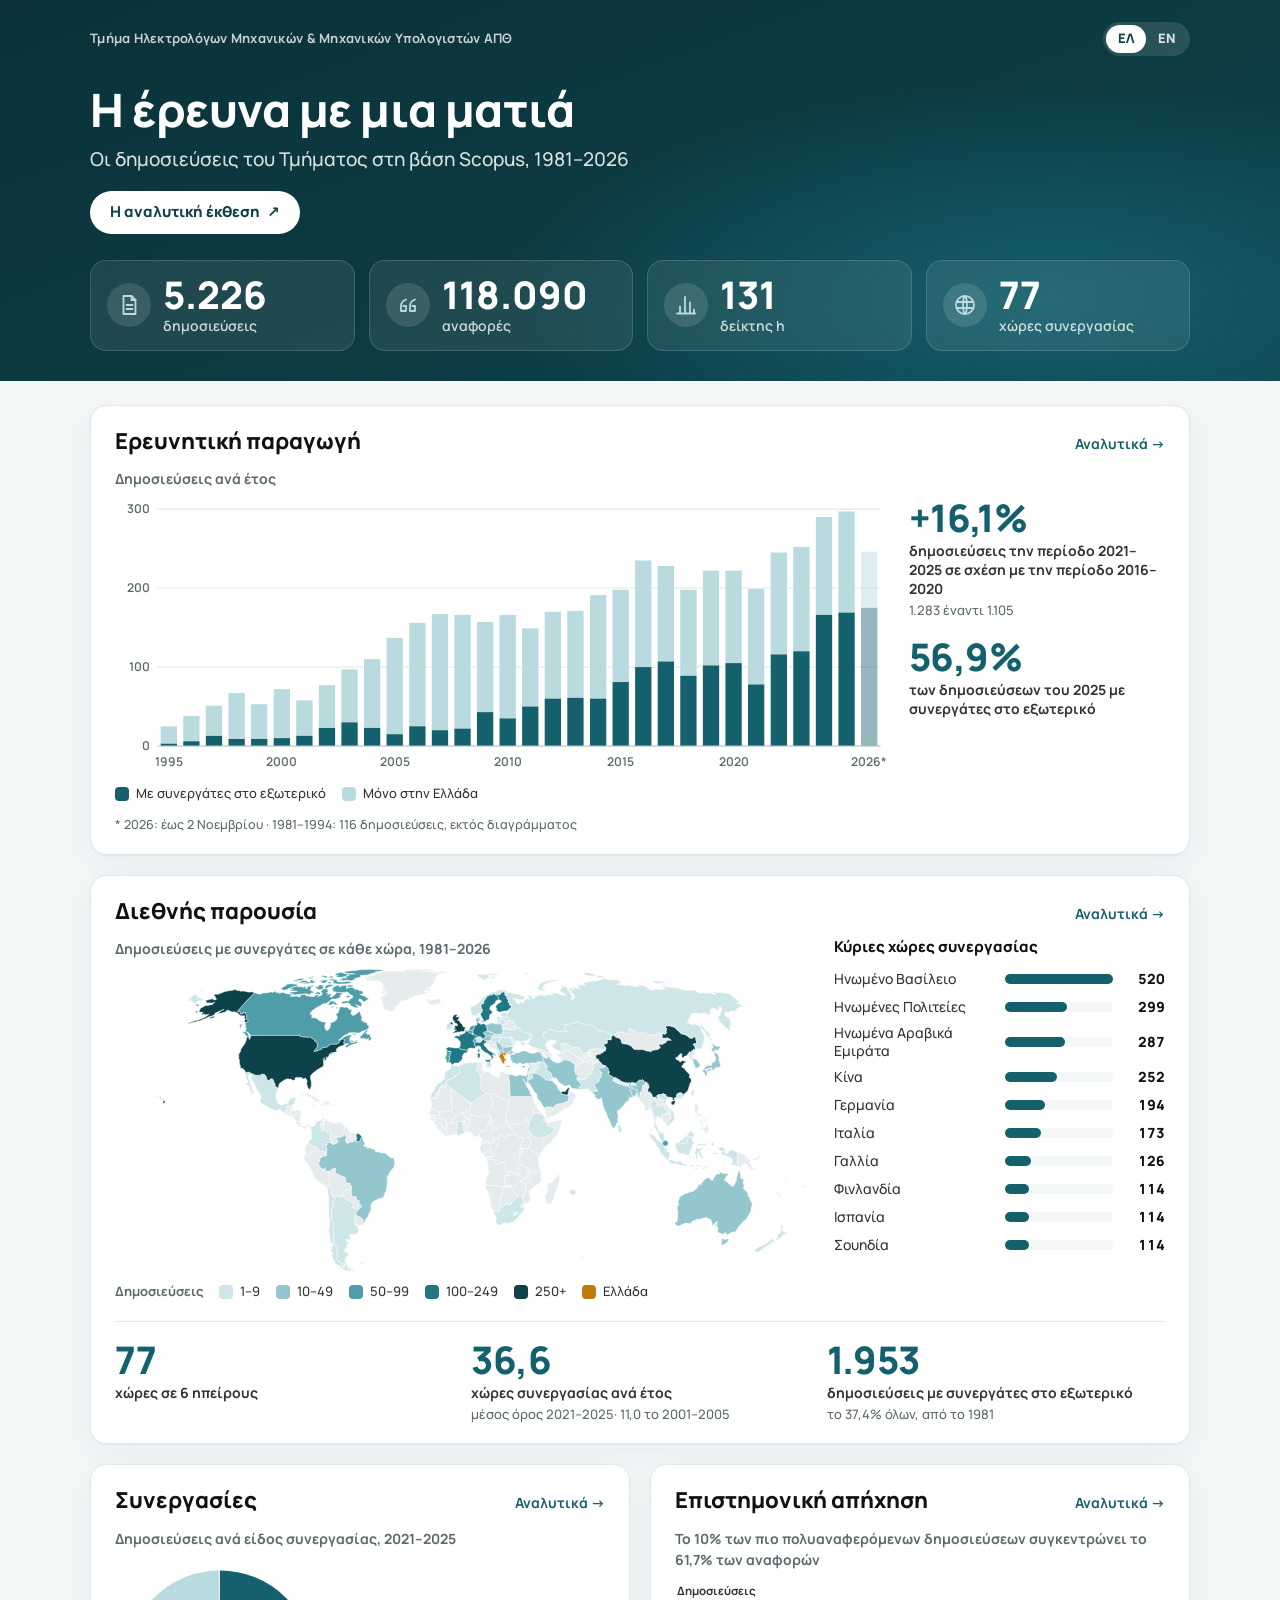
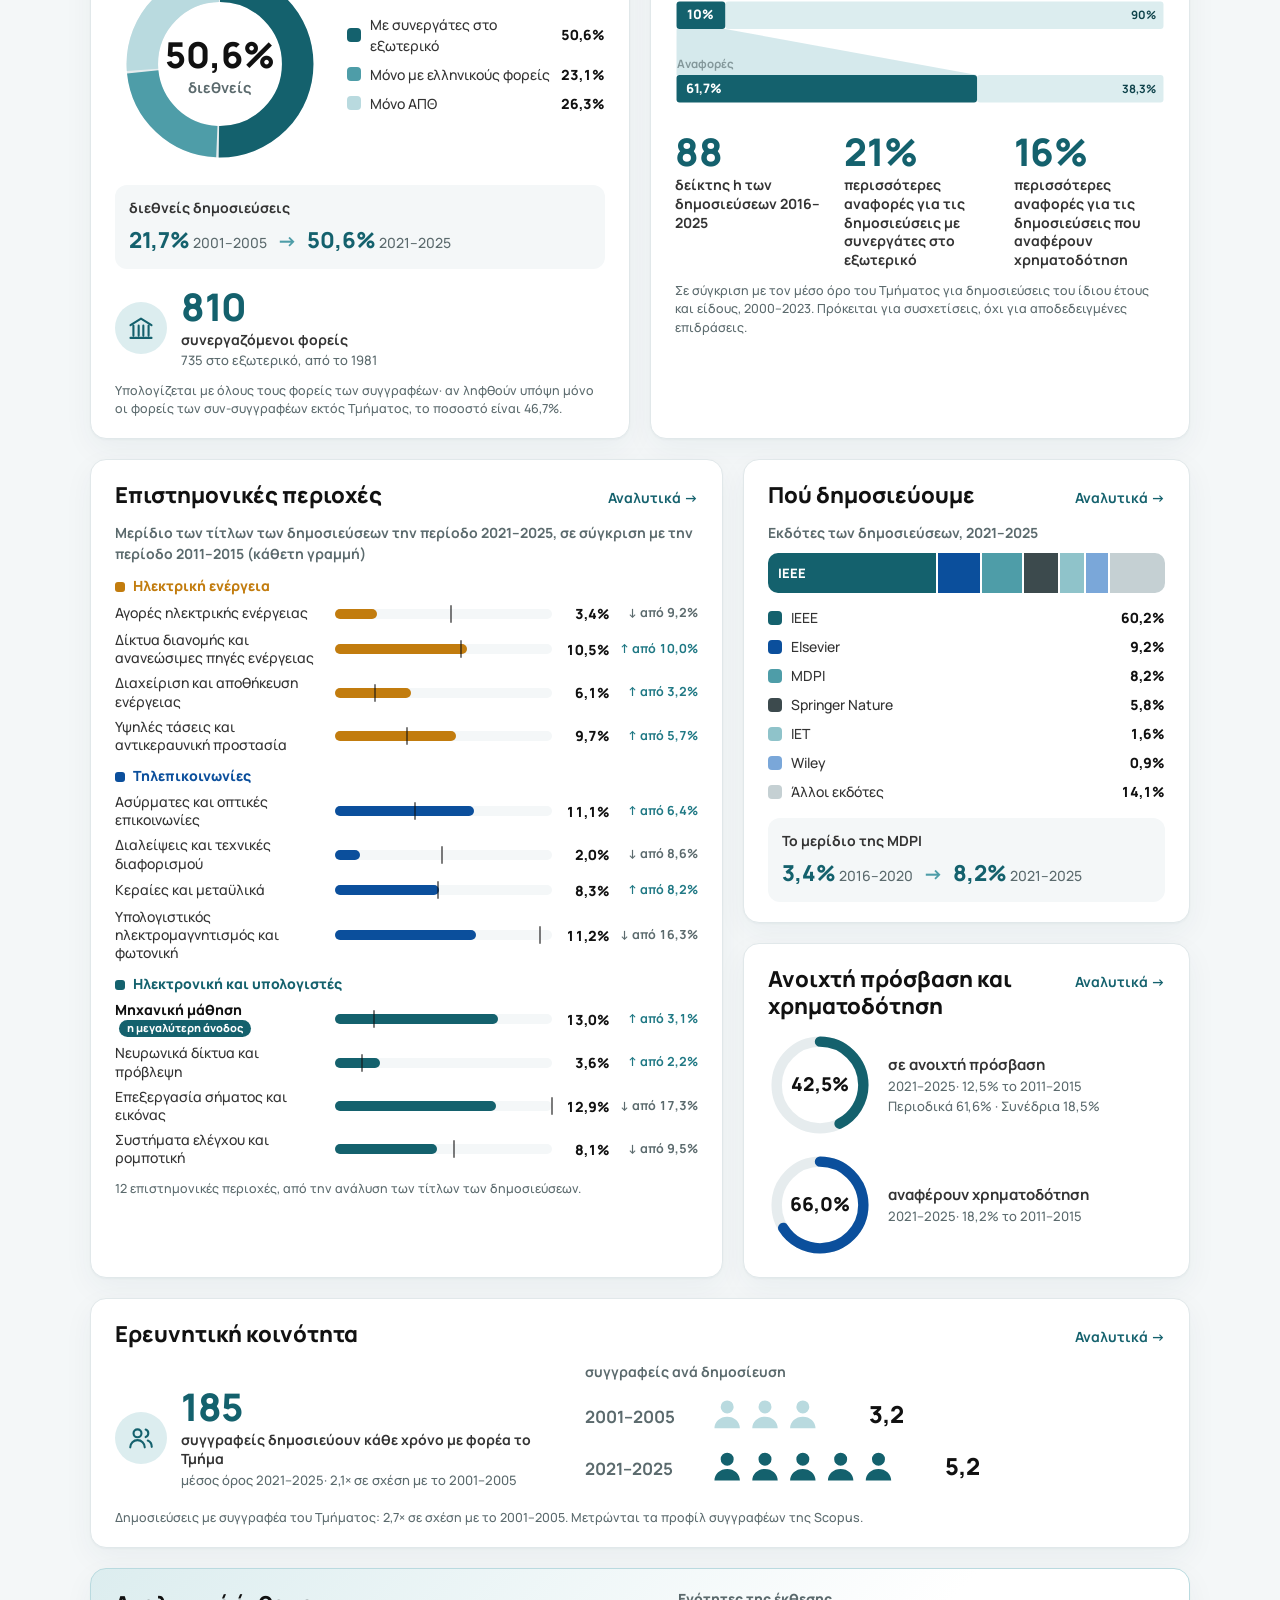
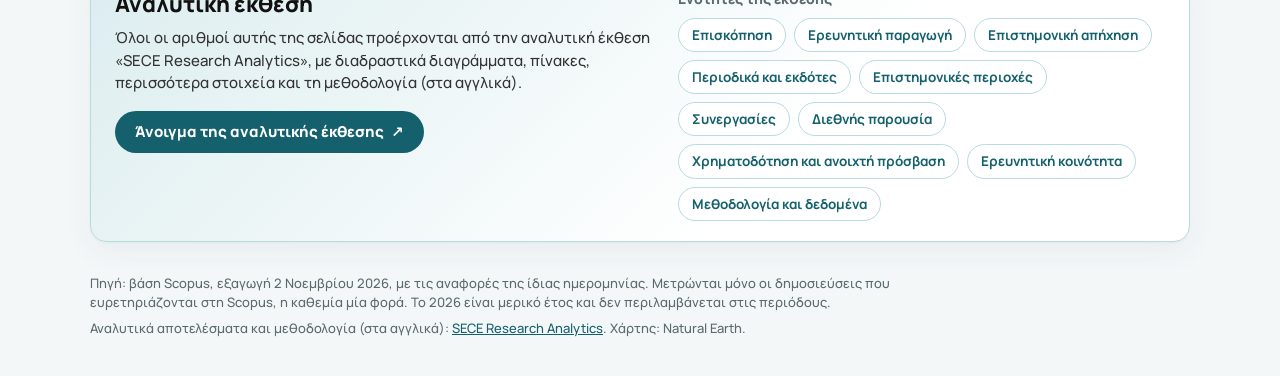
==== commit fe30732d: "Publish the at-a-glance page: Greek terms of ece.auth.gr, earlier shares in %" ====
--- a/index.html
+++ b/index.html
@@ -3,15 +3,15 @@
 <head>
 <meta charset="utf-8">
 <meta name="viewport" content="width=device-width, initial-scale=1">
-<title>Η έρευνα με μια ματιά · Τμήμα ΗΜΜΥ ΑΠΘ</title>
-<meta name="description" content="Η έρευνα του Τμήματος Ηλεκτρολόγων Μηχανικών και Μηχανικών Υπολογιστών ΑΠΘ σε αριθμούς: δημοσιεύσεις, αναφορές, συνεργασίες, θεματικές και ανοιχτή πρόσβαση, από τα δεδομένα της Scopus.">
+<title>Η έρευνα με μια ματιά · Τμήμα Ηλεκτρολόγων Μηχανικών &amp; Μηχ. Υπολογιστών ΑΠΘ</title>
+<meta name="description" content="Η έρευνα του Τμήματος Ηλεκτρολόγων Μηχανικών &amp; Μηχανικών Υπολογιστών ΑΠΘ σε αριθμούς: δημοσιεύσεις, αναφορές, συνεργασίες, επιστημονικές περιοχές και ανοιχτή πρόσβαση, από τα δεδομένα της βάσης Scopus.">
 <link rel="canonical" href="https://georgekrd.github.io/SECE-Research-at-a-glance/">
 <link rel="alternate" hreflang="el" href="https://georgekrd.github.io/SECE-Research-at-a-glance/">
 <link rel="alternate" hreflang="en" href="https://georgekrd.github.io/SECE-Research-at-a-glance/en/">
 <link rel="alternate" hreflang="x-default" href="https://georgekrd.github.io/SECE-Research-at-a-glance/">
 <meta property="og:type" content="website">
-<meta property="og:title" content="Η έρευνα με μια ματιά · Τμήμα ΗΜΜΥ ΑΠΘ">
-<meta property="og:description" content="Η έρευνα του Τμήματος Ηλεκτρολόγων Μηχανικών και Μηχανικών Υπολογιστών ΑΠΘ σε αριθμούς: δημοσιεύσεις, αναφορές, συνεργασίες, θεματικές και ανοιχτή πρόσβαση, από τα δεδομένα της Scopus.">
+<meta property="og:title" content="Η έρευνα με μια ματιά · Τμήμα Ηλεκτρολόγων Μηχανικών &amp; Μηχ. Υπολογιστών ΑΠΘ">
+<meta property="og:description" content="Η έρευνα του Τμήματος Ηλεκτρολόγων Μηχανικών &amp; Μηχανικών Υπολογιστών ΑΠΘ σε αριθμούς: δημοσιεύσεις, αναφορές, συνεργασίες, επιστημονικές περιοχές και ανοιχτή πρόσβαση, από τα δεδομένα της βάσης Scopus.">
 <meta property="og:url" content="https://georgekrd.github.io/SECE-Research-at-a-glance/">
 <meta name="theme-color" content="#0e424a">
 <link rel="icon" href="assets/favicon.svg" type="image/svg+xml">
@@ -33,7 +33,7 @@
 <header class="hero">
   <div class="wrap">
     <div class="hero-bar">
-      <p class="eyebrow">Τμήμα Ηλεκτρολόγων Μηχανικών και Μηχανικών Υπολογιστών ΑΠΘ</p>
+      <p class="eyebrow">Τμήμα Ηλεκτρολόγων Μηχανικών &amp; Μηχανικών Υπολογιστών ΑΠΘ</p>
       <nav class="lang-switch" aria-label="Γλώσσα">
         <a href="./" hreflang="el" lang="el" aria-current="page">ΕΛ</a>
         <a href="en/" hreflang="en" lang="en">EN</a>
@@ -41,7 +41,7 @@
     </div>
     <div class="hero-title">
       <h1>Η έρευνα με μια ματιά</h1>
-      <p class="lead">Οι δημοσιεύσεις του Τμήματος στη Scopus, 1981–2026</p>
+      <p class="lead">Οι δημοσιεύσεις του Τμήματος στη βάση Scopus, 1981–2026</p>
       <a class="btn btn-hero" href="https://georgekrd.github.io/SECE-Statistics-site/" target="_blank" rel="noopener">Η αναλυτική έκθεση<span aria-hidden="true"> ↗</span></a>
     </div>
     <ul class="kpis">
@@ -67,12 +67,12 @@
         <p class="note">* 2026: έως 2 Νοεμβρίου · 1981–1994: 116 δημοσιεύσεις, εκτός διαγράμματος</p>
       </figure>
       <div class="stats stats-stack">
-<div class="stat"><span class="stat-value">+16,1%</span><span class="stat-label">δημοσιεύσεις το 2021–2025 σε σχέση με το 2016–2020</span><span class="stat-sub">1.283 έναντι 1.105</span></div><div class="stat"><span class="stat-value">56,9%</span><span class="stat-label">των δημοσιεύσεων του 2025 με συνεργάτες στο εξωτερικό</span></div>      </div>
+<div class="stat"><span class="stat-value">+16,1%</span><span class="stat-label">δημοσιεύσεις την περίοδο 2021–2025 σε σχέση με την περίοδο 2016–2020</span><span class="stat-sub">1.283 έναντι 1.105</span></div><div class="stat"><span class="stat-value">56,9%</span><span class="stat-label">των δημοσιεύσεων του 2025 με συνεργάτες στο εξωτερικό</span></div>      </div>
     </div>
   </section>
 
   <section class="card span-12" id="reach" aria-labelledby="h-reach">
-    <div class="card-head"><h2 id="h-reach">Παγκόσμια παρουσία</h2><a class="more" href="https://georgekrd.github.io/SECE-Statistics-site/geography/" target="_blank" rel="noopener" title="Αναλυτικά αποτελέσματα (στα αγγλικά)">Αναλυτικά<span aria-hidden="true"> →</span></a></div>
+    <div class="card-head"><h2 id="h-reach">Διεθνής παρουσία</h2><a class="more" href="https://georgekrd.github.io/SECE-Statistics-site/geography/" target="_blank" rel="noopener" title="Αναλυτικά αποτελέσματα (στα αγγλικά)">Αναλυτικά<span aria-hidden="true"> →</span></a></div>
     <div class="split split-geo">
       <figure class="figure">
         <figcaption class="fig-title">Δημοσιεύσεις με συνεργάτες σε κάθε χώρα, 1981–2026</figcaption>
@@ -118,111 +118,111 @@
     </div>
     <div class="stat stat-icon">
       <span class="icon" aria-hidden="true"><svg viewBox="0 0 24 24" fill="none" stroke="currentColor" stroke-width="1.8" stroke-linecap="round" stroke-linejoin="round"><path d="M3 9.5 12 4l9 5.5M5.5 10v8.5M10 10v8.5M14 10v8.5M18.5 10v8.5M3 20.5h18"/></svg></span>
-      <span class="stat-value">810</span><span class="stat-label">συνεργαζόμενα ιδρύματα</span><span class="stat-sub">735 στο εξωτερικό, από το 1981</span>
-    </div>
-    <p class="note">Μετρώνται όλοι οι φορείς των συγγραφέων· μόνο με τους φορείς των συν-συγγραφέων εκτός Τμήματος, 46,7%.</p>
+      <span class="stat-value">810</span><span class="stat-label">συνεργαζόμενοι φορείς</span><span class="stat-sub">735 στο εξωτερικό, από το 1981</span>
+    </div>
+    <p class="note">Υπολογίζεται με όλους τους φορείς των συγγραφέων· αν ληφθούν υπόψη μόνο οι φορείς των συν-συγγραφέων εκτός Τμήματος, το ποσοστό είναι 46,7%.</p>
   </section>
 
   <section class="card span-6" id="impact" aria-labelledby="h-impact">
-    <div class="card-head"><h2 id="h-impact">Απήχηση</h2><a class="more" href="https://georgekrd.github.io/SECE-Statistics-site/impact/" target="_blank" rel="noopener" title="Αναλυτικά αποτελέσματα (στα αγγλικά)">Αναλυτικά<span aria-hidden="true"> →</span></a></div>
+    <div class="card-head"><h2 id="h-impact">Επιστημονική απήχηση</h2><a class="more" href="https://georgekrd.github.io/SECE-Statistics-site/impact/" target="_blank" rel="noopener" title="Αναλυτικά αποτελέσματα (στα αγγλικά)">Αναλυτικά<span aria-hidden="true"> →</span></a></div>
     <p class="fig-title">Το 10% των πιο πολυαναφερόμενων δημοσιεύσεων συγκεντρώνει το 61,7% των αναφορών</p>
     <svg class="chart chart-concentration" viewBox="0 0 640 178" role="img" aria-label="Το 10% των πιο πολυαναφερόμενων δημοσιεύσεων συγκεντρώνει το 61,7% των αναφορών" xmlns="http://www.w3.org/2000/svg"><text class="bar-label" x="2" y="19">Δημοσιεύσεις</text><text class="bar-label" x="2" y="115">Αναφορές</text><polygon class="funnel" points="2,64 65.6,64 394.5,124 2,124"/><rect class="rest" x="65.6" y="28" width="572.4" height="36" rx="4"/><rect class="top" x="2" y="28" width="63.6" height="36" rx="4"/><rect class="rest" x="394.5" y="124" width="243.5" height="36" rx="4"/><rect class="top" x="2" y="124" width="392.5" height="36" rx="4"/><text class="in-top" x="33.8" y="51" text-anchor="middle">10%</text><text class="in-rest" x="628" y="51" text-anchor="end">90%</text><text class="in-top" x="14" y="147">61,7%</text><text class="in-rest" x="628" y="147" text-anchor="end">38,3%</text></svg>
     <div class="stats stats-three">
-<div class="stat"><span class="stat-value">88</span><span class="stat-label">δείκτης h των δημοσιεύσεων 2016–2025</span></div><div class="stat"><span class="stat-value">+21%</span><span class="stat-label">αναφορές για δημοσιεύσεις με συνεργάτες στο εξωτερικό</span></div><div class="stat"><span class="stat-value">+16%</span><span class="stat-label">αναφορές για δημοσιεύσεις που αναφέρουν χρηματοδότηση</span></div>    </div>
-    <p class="note">Σε σύγκριση με τον μέσο όρο του Τμήματος για δημοσιεύσεις του ίδιου έτους και είδους, 2000–2023. Συσχετίσεις, όχι μετρημένες επιδράσεις.</p>
+<div class="stat"><span class="stat-value">88</span><span class="stat-label">δείκτης h των δημοσιεύσεων 2016–2025</span></div><div class="stat"><span class="stat-value">21%</span><span class="stat-label">περισσότερες αναφορές για τις δημοσιεύσεις με συνεργάτες στο εξωτερικό</span></div><div class="stat"><span class="stat-value">16%</span><span class="stat-label">περισσότερες αναφορές για τις δημοσιεύσεις που αναφέρουν χρηματοδότηση</span></div>    </div>
+    <p class="note">Σε σύγκριση με τον μέσο όρο του Τμήματος για δημοσιεύσεις του ίδιου έτους και είδους, 2000–2023. Πρόκειται για συσχετίσεις, όχι για αποδεδειγμένες επιδράσεις.</p>
   </section>
 
   <section class="card span-7" id="topics" aria-labelledby="h-topics">
-    <div class="card-head"><h2 id="h-topics">Ερευνητικές θεματικές</h2><a class="more" href="https://georgekrd.github.io/SECE-Statistics-site/topics/" target="_blank" rel="noopener" title="Αναλυτικά αποτελέσματα (στα αγγλικά)">Αναλυτικά<span aria-hidden="true"> →</span></a></div>
-    <p class="fig-title">Μερίδιο των τίτλων των δημοσιεύσεων, 2021–2025· η κάθετη γραμμή δείχνει το 2011–2015</p>
+    <div class="card-head"><h2 id="h-topics">Επιστημονικές περιοχές</h2><a class="more" href="https://georgekrd.github.io/SECE-Statistics-site/topics/" target="_blank" rel="noopener" title="Αναλυτικά αποτελέσματα (στα αγγλικά)">Αναλυτικά<span aria-hidden="true"> →</span></a></div>
+    <p class="fig-title">Μερίδιο των τίτλων των δημοσιεύσεων την περίοδο 2021–2025, σε σύγκριση με την περίοδο 2011–2015 (κάθετη γραμμή)</p>
     <div class="topic-group field-energy">
-      <h3>Ενέργεια και ισχύς</h3>
+      <h3>Ηλεκτρική ενέργεια</h3>
       <ul class="hbars topic-bars">
         <li title="Αγορές ηλεκτρικής ενέργειας: 3,4% το 2021–2025, 9,2% το 2011–2015">
           <span class="hbar-label">Αγορές ηλεκτρικής ενέργειας</span>
           <span class="hbar-track"><span class="hbar-fill" style="width: 19.4%"></span><span class="hbar-tick" style="left: 53.3%"></span></span>
           <span class="hbar-value">3,4%</span>
-          <span class="change down">−5,9 π.μ.</span>
-        </li>
-        <li title="Δίκτυα διανομής και ΑΠΕ: 10,5% το 2021–2025, 10,0% το 2011–2015">
-          <span class="hbar-label">Δίκτυα διανομής και ΑΠΕ</span>
+          <span class="change down">↓ από 9,2%</span>
+        </li>
+        <li title="Δίκτυα διανομής και ανανεώσιμες πηγές ενέργειας: 10,5% το 2021–2025, 10,0% το 2011–2015">
+          <span class="hbar-label">Δίκτυα διανομής και ανανεώσιμες πηγές ενέργειας</span>
           <span class="hbar-track"><span class="hbar-fill" style="width: 60.8%"></span><span class="hbar-tick" style="left: 57.9%"></span></span>
           <span class="hbar-value">10,5%</span>
-          <span class="change up">+0,5 π.μ.</span>
+          <span class="change up">↑ από 10,0%</span>
         </li>
         <li title="Διαχείριση και αποθήκευση ενέργειας: 6,1% το 2021–2025, 3,2% το 2011–2015">
           <span class="hbar-label">Διαχείριση και αποθήκευση ενέργειας</span>
           <span class="hbar-track"><span class="hbar-fill" style="width: 35.1%"></span><span class="hbar-tick" style="left: 18.4%"></span></span>
           <span class="hbar-value">6,1%</span>
-          <span class="change up">+2,9 π.μ.</span>
-        </li>
-        <li title="Κεραυνοί και υψηλές τάσεις: 9,7% το 2021–2025, 5,7% το 2011–2015">
-          <span class="hbar-label">Κεραυνοί και υψηλές τάσεις</span>
+          <span class="change up">↑ από 3,2%</span>
+        </li>
+        <li title="Υψηλές τάσεις και αντικεραυνική προστασία: 9,7% το 2021–2025, 5,7% το 2011–2015">
+          <span class="hbar-label">Υψηλές τάσεις και αντικεραυνική προστασία</span>
           <span class="hbar-track"><span class="hbar-fill" style="width: 55.8%"></span><span class="hbar-tick" style="left: 32.9%"></span></span>
           <span class="hbar-value">9,7%</span>
-          <span class="change up">+4,0 π.μ.</span>
+          <span class="change up">↑ από 5,7%</span>
         </li>
       </ul>
     </div>
     <div class="topic-group field-comms">
-      <h3>Τηλεπικοινωνίες και ηλεκτρομαγνητισμός</h3>
+      <h3>Τηλεπικοινωνίες</h3>
       <ul class="hbars topic-bars">
         <li title="Ασύρματες και οπτικές επικοινωνίες: 11,1% το 2021–2025, 6,4% το 2011–2015">
           <span class="hbar-label">Ασύρματες και οπτικές επικοινωνίες</span>
           <span class="hbar-track"><span class="hbar-fill" style="width: 63.9%"></span><span class="hbar-tick" style="left: 36.8%"></span></span>
           <span class="hbar-value">11,1%</span>
-          <span class="change up">+4,7 π.μ.</span>
-        </li>
-        <li title="Κανάλια με διαλείψεις και διαφορισμός: 2,0% το 2021–2025, 8,6% το 2011–2015">
-          <span class="hbar-label">Κανάλια με διαλείψεις και διαφορισμός</span>
+          <span class="change up">↑ από 6,4%</span>
+        </li>
+        <li title="Διαλείψεις και τεχνικές διαφορισμού: 2,0% το 2021–2025, 8,6% το 2011–2015">
+          <span class="hbar-label">Διαλείψεις και τεχνικές διαφορισμού</span>
           <span class="hbar-track"><span class="hbar-fill" style="width: 11.3%"></span><span class="hbar-tick" style="left: 49.3%"></span></span>
           <span class="hbar-value">2,0%</span>
-          <span class="change down">−6,6 π.μ.</span>
+          <span class="change down">↓ από 8,6%</span>
         </li>
         <li title="Κεραίες και μεταϋλικά: 8,3% το 2021–2025, 8,2% το 2011–2015">
           <span class="hbar-label">Κεραίες και μεταϋλικά</span>
           <span class="hbar-track"><span class="hbar-fill" style="width: 47.7%"></span><span class="hbar-tick" style="left: 47.4%"></span></span>
           <span class="hbar-value">8,3%</span>
-          <span class="change up">+0,1 π.μ.</span>
+          <span class="change up">↑ από 8,2%</span>
         </li>
         <li title="Υπολογιστικός ηλεκτρομαγνητισμός και φωτονική: 11,2% το 2021–2025, 16,3% το 2011–2015">
           <span class="hbar-label">Υπολογιστικός ηλεκτρομαγνητισμός και φωτονική</span>
           <span class="hbar-track"><span class="hbar-fill" style="width: 64.8%"></span><span class="hbar-tick" style="left: 94.1%"></span></span>
           <span class="hbar-value">11,2%</span>
-          <span class="change down">−5,1 π.μ.</span>
+          <span class="change down">↓ από 16,3%</span>
         </li>
       </ul>
     </div>
     <div class="topic-group field-computing">
-      <h3>Υπολογιστές, σήματα και έλεγχος</h3>
+      <h3>Ηλεκτρονική και υπολογιστές</h3>
       <ul class="hbars topic-bars">
         <li class="highlight" title="Μηχανική μάθηση: 13,0% το 2021–2025, 3,1% το 2011–2015">
           <span class="hbar-label">Μηχανική μάθηση <span class="badge">η μεγαλύτερη άνοδος</span></span>
           <span class="hbar-track"><span class="hbar-fill" style="width: 75.2%"></span><span class="hbar-tick" style="left: 17.8%"></span></span>
           <span class="hbar-value">13,0%</span>
-          <span class="change up">+9,9 π.μ.</span>
+          <span class="change up">↑ από 3,1%</span>
         </li>
         <li title="Νευρωνικά δίκτυα και πρόβλεψη: 3,6% το 2021–2025, 2,2% το 2011–2015">
           <span class="hbar-label">Νευρωνικά δίκτυα και πρόβλεψη</span>
           <span class="hbar-track"><span class="hbar-fill" style="width: 20.7%"></span><span class="hbar-tick" style="left: 12.5%"></span></span>
           <span class="hbar-value">3,6%</span>
-          <span class="change up">+1,4 π.μ.</span>
-        </li>
-        <li title="Ανάλυση εικόνας και σήματος: 12,9% το 2021–2025, 17,3% το 2011–2015">
-          <span class="hbar-label">Ανάλυση εικόνας και σήματος</span>
+          <span class="change up">↑ από 2,2%</span>
+        </li>
+        <li title="Επεξεργασία σήματος και εικόνας: 12,9% το 2021–2025, 17,3% το 2011–2015">
+          <span class="hbar-label">Επεξεργασία σήματος και εικόνας</span>
           <span class="hbar-track"><span class="hbar-fill" style="width: 74.3%"></span><span class="hbar-tick" style="left: 100.0%"></span></span>
           <span class="hbar-value">12,9%</span>
-          <span class="change down">−4,5 π.μ.</span>
-        </li>
-        <li title="Αυτόματος έλεγχος και ρομποτική: 8,1% το 2021–2025, 9,5% το 2011–2015">
-          <span class="hbar-label">Αυτόματος έλεγχος και ρομποτική</span>
+          <span class="change down">↓ από 17,3%</span>
+        </li>
+        <li title="Συστήματα ελέγχου και ρομποτική: 8,1% το 2021–2025, 9,5% το 2011–2015">
+          <span class="hbar-label">Συστήματα ελέγχου και ρομποτική</span>
           <span class="hbar-track"><span class="hbar-fill" style="width: 46.8%"></span><span class="hbar-tick" style="left: 54.6%"></span></span>
           <span class="hbar-value">8,1%</span>
-          <span class="change down">−1,4 π.μ.</span>
+          <span class="change down">↓ από 9,5%</span>
         </li>
       </ul>
     </div>
-    <p class="note">12 θεματικές, από την ανάλυση των τίτλων.</p>
+    <p class="note">12 επιστημονικές περιοχές, από την ανάλυση των τίτλων των δημοσιεύσεων.</p>
   </section>
 
   <div class="span-5 col-stack">
@@ -261,14 +261,14 @@
     <div class="split split-people">
       <div class="stat stat-icon">
         <span class="icon" aria-hidden="true"><svg viewBox="0 0 24 24" fill="none" stroke="currentColor" stroke-width="1.8" stroke-linecap="round" stroke-linejoin="round"><circle cx="9" cy="8" r="3.4"/><path d="M2.8 20c0-3.5 2.8-6.2 6.2-6.2s6.2 2.7 6.2 6.2M16 4.8a3.4 3.4 0 0 1 0 6.4M17.8 14.2c2 .8 3.4 2.9 3.4 5.4"/></svg></span>
-        <span class="stat-value">185</span><span class="stat-label">συγγραφείς δημοσιεύουν με το Τμήμα κάθε χρόνο</span><span class="stat-sub">μέσος όρος 2021–2025· 2,1× σε σχέση με το 2001–2005</span>
+        <span class="stat-value">185</span><span class="stat-label">συγγραφείς δημοσιεύουν κάθε χρόνο με φορέα το Τμήμα</span><span class="stat-sub">μέσος όρος 2021–2025· 2,1× σε σχέση με το 2001–2005</span>
       </div>
       <figure class="figure">
         <figcaption class="fig-title">συγγραφείς ανά δημοσίευση</figcaption>
         <svg class="chart chart-people" viewBox="0 0 322 80" role="img" aria-label="συγγραφείς ανά δημοσίευση: 2001–2005 3,2, 2021–2025 5,2" xmlns="http://www.w3.org/2000/svg"><defs><symbol id="pp-person" viewBox="0 0 24 24"><path d="M12 11.5a4.6 4.6 0 1 0 0-9.2 4.6 4.6 0 0 0 0 9.2zM3 22c0-4.8 4-8.2 9-8.2s9 3.4 9 8.2z"/></symbol></defs><text class="row-label" x="0" y="24">2001–2005</text><use class="light" href="#pp-person" x="96" y="4" width="26" height="26"/><use class="light" href="#pp-person" x="125" y="4" width="26" height="26"/><use class="light" href="#pp-person" x="154" y="4" width="26" height="26"/><clipPath id="pp-cut0"><rect x="183" y="4" width="6.1" height="26"/></clipPath><use class="light" href="#pp-person" x="183" y="4" width="26" height="26" clip-path="url(#pp-cut0)"/><text class="row-value" x="218" y="24">3,2</text><text class="row-label" x="0" y="64">2021–2025</text><use class="dark" href="#pp-person" x="96" y="44" width="26" height="26"/><use class="dark" href="#pp-person" x="125" y="44" width="26" height="26"/><use class="dark" href="#pp-person" x="154" y="44" width="26" height="26"/><use class="dark" href="#pp-person" x="183" y="44" width="26" height="26"/><use class="dark" href="#pp-person" x="212" y="44" width="26" height="26"/><clipPath id="pp-cut1"><rect x="241" y="44" width="5.0" height="26"/></clipPath><use class="dark" href="#pp-person" x="241" y="44" width="26" height="26" clip-path="url(#pp-cut1)"/><text class="row-value" x="276" y="64">5,2</text></svg>
       </figure>
     </div>
-    <p class="note">Δημοσιεύσεις με συγγραφέα του Τμήματος: 2,7× σε σχέση με το 2001–2005. Προφίλ συγγραφέων της Scopus.</p>
+    <p class="note">Δημοσιεύσεις με συγγραφέα του Τμήματος: 2,7× σε σχέση με το 2001–2005. Μετρώνται τα προφίλ συγγραφέων της Scopus.</p>
   </section>
 
   <section class="card span-12 report" id="report" aria-labelledby="h-report">
@@ -281,7 +281,7 @@
       <nav class="report-pages" aria-label="Ενότητες της έκθεσης">
         <h3>Ενότητες της έκθεσης</h3>
         <ul>
-<li><a href="https://georgekrd.github.io/SECE-Statistics-site/" target="_blank" rel="noopener">Επισκόπηση</a></li><li><a href="https://georgekrd.github.io/SECE-Statistics-site/output/" target="_blank" rel="noopener">Ερευνητική παραγωγή</a></li><li><a href="https://georgekrd.github.io/SECE-Statistics-site/impact/" target="_blank" rel="noopener">Απήχηση</a></li><li><a href="https://georgekrd.github.io/SECE-Statistics-site/venues/" target="_blank" rel="noopener">Περιοδικά και εκδότες</a></li><li><a href="https://georgekrd.github.io/SECE-Statistics-site/topics/" target="_blank" rel="noopener">Ερευνητικές θεματικές</a></li><li><a href="https://georgekrd.github.io/SECE-Statistics-site/collaboration/" target="_blank" rel="noopener">Συνεργασίες</a></li><li><a href="https://georgekrd.github.io/SECE-Statistics-site/geography/" target="_blank" rel="noopener">Παγκόσμια παρουσία</a></li><li><a href="https://georgekrd.github.io/SECE-Statistics-site/funding/" target="_blank" rel="noopener">Χρηματοδότηση και ανοιχτή πρόσβαση</a></li><li><a href="https://georgekrd.github.io/SECE-Statistics-site/people/" target="_blank" rel="noopener">Ερευνητική κοινότητα</a></li><li><a href="https://georgekrd.github.io/SECE-Statistics-site/methodology/" target="_blank" rel="noopener">Μεθοδολογία και δεδομένα</a></li>        </ul>
+<li><a href="https://georgekrd.github.io/SECE-Statistics-site/" target="_blank" rel="noopener">Επισκόπηση</a></li><li><a href="https://georgekrd.github.io/SECE-Statistics-site/output/" target="_blank" rel="noopener">Ερευνητική παραγωγή</a></li><li><a href="https://georgekrd.github.io/SECE-Statistics-site/impact/" target="_blank" rel="noopener">Επιστημονική απήχηση</a></li><li><a href="https://georgekrd.github.io/SECE-Statistics-site/venues/" target="_blank" rel="noopener">Περιοδικά και εκδότες</a></li><li><a href="https://georgekrd.github.io/SECE-Statistics-site/topics/" target="_blank" rel="noopener">Επιστημονικές περιοχές</a></li><li><a href="https://georgekrd.github.io/SECE-Statistics-site/collaboration/" target="_blank" rel="noopener">Συνεργασίες</a></li><li><a href="https://georgekrd.github.io/SECE-Statistics-site/geography/" target="_blank" rel="noopener">Διεθνής παρουσία</a></li><li><a href="https://georgekrd.github.io/SECE-Statistics-site/funding/" target="_blank" rel="noopener">Χρηματοδότηση και ανοιχτή πρόσβαση</a></li><li><a href="https://georgekrd.github.io/SECE-Statistics-site/people/" target="_blank" rel="noopener">Ερευνητική κοινότητα</a></li><li><a href="https://georgekrd.github.io/SECE-Statistics-site/methodology/" target="_blank" rel="noopener">Μεθοδολογία και δεδομένα</a></li>        </ul>
       </nav>
     </div>
   </section>
@@ -289,7 +289,7 @@
 
 <footer class="footer">
   <div class="wrap">
-    <p>Πηγή: Scopus, εξαγωγή 2 Νοεμβρίου 2026, με τις αναφορές εκείνης της ημερομηνίας. Μετρώνται μόνο οι δημοσιεύσεις που ευρετηριάζονται στη Scopus, η καθεμία μία φορά. Το 2026 είναι μερικό έτος και δεν περιλαμβάνεται στις περιόδους.</p>
+    <p>Πηγή: βάση Scopus, εξαγωγή 2 Νοεμβρίου 2026, με τις αναφορές της ίδιας ημερομηνίας. Μετρώνται μόνο οι δημοσιεύσεις που ευρετηριάζονται στη Scopus, η καθεμία μία φορά. Το 2026 είναι μερικό έτος και δεν περιλαμβάνεται στις περιόδους.</p>
     <p>Αναλυτικά αποτελέσματα και μεθοδολογία (στα αγγλικά): <a href="https://georgekrd.github.io/SECE-Statistics-site/" target="_blank" rel="noopener">SECE Research Analytics</a>. Χάρτης: Natural Earth.</p>
   </div>
 </footer>
--- a/assets/glance.css
+++ b/assets/glance.css
@@ -1,312 +1,312 @@
-/* Research at a glance: the colours and type of ece.auth.gr (Manrope, dark teal, light greys). */
-
-@font-face {
-  font-family: "Manrope";
-  src: url("fonts/manrope-latin-greek.woff") format("woff");
-  font-weight: 200 800;
-  font-style: normal;
-  font-display: swap;
-}
-
-:root {
-  --teal-950: #0a3238;
-  --teal-900: #0e424a;
-  --teal-800: #14616d;
-  --teal-700: #1f7884;
-  --teal-500: #4e9da8;
-  --teal-300: #8fc3ca;
-  --teal-200: #b9dadf;
-  --teal-100: #dcedef;
-  --blue: #0b4f9c;
-  --amber: #c27c0e;
-  --slate: #3c4a4d;
-  --ink: #111111;
-  --text: #333333;
-  --muted: #5b6a6d;
-  --line: #e1e8ea;
-  --land: #e6ecee;
-  --surface: #f4f7f8;
-  --white: #ffffff;
-  --radius: 16px;
-  color-scheme: light;
-}
-
-* { box-sizing: border-box; }
-html { -webkit-text-size-adjust: 100%; text-size-adjust: 100%; }
-body {
-  margin: 0;
-  font-family: "Manrope", system-ui, -apple-system, "Segoe UI", Roboto, "Helvetica Neue", Arial, sans-serif;
-  font-weight: 500;
-  font-size: 16px;
-  line-height: 1.5;
-  color: var(--text);
-  background: var(--surface);
-}
-h1, h2, h3 { color: var(--ink); margin: 0; line-height: 1.2; }
-a { color: var(--teal-800); }
-figure { margin: 0; }
-.wrap { max-width: 1140px; margin: 0 auto; padding: 0 20px; }
-
-/* ---------------------------------------------------------------- header */
-.hero {
-  color: var(--white);
-  background:
-    radial-gradient(60% 80% at 82% 78%, rgba(20, 97, 109, 0.95) 0%, rgba(20, 97, 109, 0) 70%),
-    linear-gradient(160deg, var(--teal-950) 0%, var(--teal-900) 100%);
-  padding: 22px 0 30px;
-}
-.hero-bar { display: flex; align-items: center; justify-content: space-between; gap: 16px; }
-.eyebrow { margin: 0; font-size: 13px; font-weight: 700; letter-spacing: 0.02em; color: rgba(255, 255, 255, 0.78); }
-.lang-switch { display: flex; flex: none; padding: 3px; border-radius: 100px; background: rgba(255, 255, 255, 0.12); }
-.lang-switch a {
-  padding: 4px 12px; border-radius: 100px; font-size: 13px; font-weight: 800;
-  color: rgba(255, 255, 255, 0.85); text-decoration: none;
-}
-.lang-switch a[aria-current] { background: var(--white); color: var(--teal-900); }
-.lang-switch a:not([aria-current]):hover { background: rgba(255, 255, 255, 0.18); }
-.hero-title { margin: 26px 0 26px; }
-.hero h1 { color: var(--white); font-size: clamp(30px, 5vw, 46px); font-weight: 800; letter-spacing: -0.01em; }
-.lead { margin: 8px 0 0; font-size: clamp(16px, 2vw, 19px); color: rgba(255, 255, 255, 0.85); }
-.kpis { list-style: none; margin: 0; padding: 0; display: grid; grid-template-columns: repeat(4, minmax(0, 1fr)); gap: 14px; }
-.kpi {
-  display: grid; grid-template-columns: auto 1fr; grid-template-rows: auto auto; column-gap: 12px; align-items: center;
-  padding: 14px 16px; border-radius: var(--radius); background: rgba(255, 255, 255, 0.08); border: 1px solid rgba(255, 255, 255, 0.14);
-}
-.kpi-icon {
-  grid-row: span 2; width: 44px; height: 44px; border-radius: 50%; display: grid; place-items: center;
-  background: rgba(255, 255, 255, 0.12); color: var(--teal-200);
-}
-.kpi-icon svg { width: 24px; height: 24px; }
-.kpi-value { font-size: clamp(26px, 3.4vw, 38px); font-weight: 800; line-height: 1.05; color: var(--white); }
-.kpi-label { font-size: 14px; font-weight: 600; color: rgba(255, 255, 255, 0.78); }
-.embed .hero-title, .embed .eyebrow { display: none; }
-.embed .hero { padding-top: 14px; }
-.embed .hero-bar { justify-content: flex-end; margin-bottom: 14px; }
-
-/* ---------------------------------------------------------------- cards */
-.grid { display: grid; grid-template-columns: repeat(12, minmax(0, 1fr)); gap: 20px; margin-top: 24px; margin-bottom: 8px; }
-.span-12 { grid-column: span 12; }
-.span-7 { grid-column: span 7; }
-.span-6 { grid-column: span 6; }
-.span-5 { grid-column: span 5; }
-.col-stack { display: flex; flex-direction: column; gap: 20px; }
-.col-stack > .card { flex: 1 1 auto; }
-.card {
-  background: var(--white); border: 1px solid var(--line); border-radius: var(--radius);
-  padding: 22px 24px 20px; min-width: 0;
-  box-shadow: 0 1px 2px rgba(14, 66, 74, 0.04), 0 10px 30px rgba(14, 66, 74, 0.05);
-}
-.card-head { display: flex; align-items: baseline; justify-content: space-between; gap: 12px; margin-bottom: 14px; }
-.card h2 { font-size: 22px; font-weight: 800; }
-.card h3 { font-size: 15px; font-weight: 800; margin-bottom: 8px; }
-.more { flex: none; font-size: 14px; font-weight: 700; text-decoration: none; color: var(--teal-800); }
-.more:hover { text-decoration: underline; }
-.fig-title { margin: 0 0 10px; font-size: 14px; font-weight: 700; color: var(--muted); }
-.note { margin: 12px 0 0; font-size: 12.5px; line-height: 1.45; color: var(--muted); }
-.split { display: grid; gap: 24px; align-items: start; }
-.split-output { grid-template-columns: minmax(0, 3fr) minmax(0, 1fr); }
-.split-geo { grid-template-columns: minmax(0, 2.1fr) minmax(0, 1fr); }
-.split-people { grid-template-columns: minmax(0, 1fr) minmax(0, 1.3fr); align-items: center; }
-
-/* ---------------------------------------------------------------- numbers */
-.stats { display: grid; gap: 18px; }
-.stats-stack { align-content: start; padding-top: 30px; }
-.stats-row { grid-template-columns: repeat(3, minmax(0, 1fr)); margin-top: 20px; padding-top: 18px; border-top: 1px solid var(--line); }
-.stats-three { grid-template-columns: repeat(3, minmax(0, 1fr)); margin-top: 16px; }
-.stat { display: flex; flex-direction: column; min-width: 0; }
-.stat-value { font-size: clamp(28px, 3.4vw, 38px); font-weight: 800; line-height: 1.05; color: var(--teal-800); letter-spacing: -0.01em; }
-.stat-label { margin-top: 4px; font-size: 14px; font-weight: 700; color: var(--text); line-height: 1.35; }
-.stat-sub { margin-top: 2px; font-size: 13px; color: var(--muted); line-height: 1.4; }
-.stat-icon { display: grid; grid-template-columns: auto 1fr; column-gap: 14px; align-items: center; margin-top: 18px; }
-.stat-icon .icon {
-  grid-row: span 3; width: 52px; height: 52px; border-radius: 50%; display: grid; place-items: center;
-  background: var(--teal-100); color: var(--teal-800);
-}
-.stat-icon .icon svg { width: 28px; height: 28px; }
-.stat-icon > span:not(.icon) { grid-column: 2; }
-
-.trend {
-  display: flex; flex-wrap: wrap; align-items: baseline; gap: 6px 10px; margin-top: 16px; padding: 12px 14px;
-  border-radius: 12px; background: var(--surface); font-size: 14px; color: var(--muted);
-}
-.trend-label { flex-basis: 100%; font-weight: 700; color: var(--text); }
-.trend b { font-size: 22px; font-weight: 800; color: var(--teal-800); }
-.trend-arrow { font-size: 20px; font-weight: 800; color: var(--teal-500); }
-
-/* ---------------------------------------------------------------- legends and bars */
-.legend { list-style: none; margin: 10px 0 0; padding: 0; display: flex; flex-wrap: wrap; gap: 6px 16px; font-size: 13px; color: var(--text); }
-.legend li { display: inline-flex; align-items: center; gap: 7px; }
-.legend-title { font-weight: 700; color: var(--muted); }
-.legend-col { display: grid; gap: 8px; margin: 0; }
-.legend-col li { display: grid; grid-template-columns: 14px minmax(0, 1fr) auto; gap: 9px; align-items: center; font-size: 14px; }
-.legend-value { font-weight: 800; color: var(--ink); font-variant-numeric: tabular-nums; }
-.swatch { width: 14px; height: 14px; border-radius: 4px; flex: none; background: var(--line); }
-
-.hbars { list-style: none; margin: 0; padding: 0; display: grid; gap: 7px; }
-.hbars li { display: grid; grid-template-columns: minmax(0, 10.5em) minmax(0, 1fr) 3.4em; gap: 10px; align-items: center; font-size: 14px; }
-.hbar-label { overflow: hidden; text-overflow: ellipsis; white-space: nowrap; color: var(--text); }
-.hbar-track { position: relative; height: 10px; border-radius: 5px; background: var(--surface); }
-.hbar-fill { display: block; height: 100%; border-radius: 5px; background: var(--teal-800); }
-.hbar-value { text-align: right; font-weight: 800; color: var(--ink); font-variant-numeric: tabular-nums; }
-
-.topic-group { margin-top: 14px; }
-.topic-group h3 { display: flex; align-items: center; gap: 8px; font-size: 14px; }
-.topic-group h3::before { content: ""; width: 10px; height: 10px; border-radius: 3px; background: currentColor; }
-.field-energy h3 { color: var(--amber); }
-.field-comms h3 { color: var(--blue); }
-.field-computing h3 { color: var(--teal-800); }
-.field-energy .hbar-fill { background: var(--amber); }
-.field-comms .hbar-fill { background: var(--blue); }
-.field-computing .hbar-fill { background: var(--teal-800); }
-.topic-bars li { grid-template-columns: minmax(0, 15em) minmax(0, 1fr) 3.4em 5.6em; }
-.topic-bars .hbar-label { white-space: normal; line-height: 1.3; }
-.hbar-tick { position: absolute; top: -4px; bottom: -4px; width: 2px; margin-left: -1px; border-radius: 1px; background: var(--ink); opacity: 0.55; }
-.change { font-size: 12.5px; font-weight: 700; text-align: right; white-space: nowrap; font-variant-numeric: tabular-nums; }
-.change.up { color: var(--teal-700); }
-.change.down { color: var(--muted); }
-.change.flat { color: var(--muted); }
-.highlight .hbar-label { font-weight: 800; color: var(--ink); }
-.badge {
-  display: inline-block; margin-left: 4px; padding: 1px 8px; border-radius: 100px; vertical-align: 1px;
-  font-size: 11px; font-weight: 800; color: var(--white); background: var(--teal-800); white-space: nowrap;
-}
-
-.stack { display: flex; gap: 2px; height: 40px; border-radius: 10px; overflow: hidden; margin-bottom: 14px; }
-.seg {
-  min-width: 0; display: flex; align-items: center; padding: 0 10px; overflow: hidden; white-space: nowrap;
-  font-size: 13px; font-weight: 800; color: var(--white);
-}
-.p1, .swatch.p1 { background: var(--teal-800); }
-.p2, .swatch.p2 { background: var(--blue); }
-.p3, .swatch.p3 { background: var(--teal-500); }
-.p4, .swatch.p4 { background: var(--slate); }
-.p5, .swatch.p5 { background: var(--teal-300); }
-.p6, .swatch.p6 { background: #7aa7d9; }
-.p-other, .swatch.p-other { background: #c5d0d3; color: var(--ink); }
-.p-unknown, .swatch.p-unknown { background: repeating-linear-gradient(45deg, #ffffff 0 3px, #c5d0d3 3px 5px); color: var(--ink); }
-
-/* ---------------------------------------------------------------- charts */
-.chart { display: block; width: 100%; height: auto; overflow: visible; }
-.chart text { font-family: inherit; }
-.chart .gridline { stroke: var(--line); stroke-width: 1; }
-.chart .axis { stroke: #b9c5c8; stroke-width: 1; }
-.chart .tick { font-size: 12px; fill: var(--muted); font-weight: 600; }
-.chart-years .intl, .swatch.intl { fill: var(--teal-800); background: var(--teal-800); }
-.chart-years .greece, .swatch.greece { fill: var(--teal-200); background: var(--teal-200); }
-.chart-years .partial rect { opacity: 0.45; }
-.chart-years .bar:hover rect { filter: brightness(0.9); }
-
-.donut-body { display: grid; grid-template-columns: minmax(150px, 210px) minmax(0, 1fr); gap: 22px; align-items: center; }
-.ring-track { stroke: var(--land); }
-.seg-intl, .swatch.seg-intl { stroke: var(--teal-800); background: var(--teal-800); }
-.seg-national, .swatch.seg-national { stroke: var(--teal-500); background: var(--teal-500); }
-.seg-single, .swatch.seg-single { stroke: var(--teal-200); background: var(--teal-200); }
-.donut-value { font-size: 34px; font-weight: 800; fill: var(--ink); }
-.donut-caption { font-size: 14px; font-weight: 700; fill: var(--muted); }
-
-.rings { display: grid; gap: 16px; }
-.ring-item { display: grid; grid-template-columns: 104px minmax(0, 1fr); gap: 16px; align-items: center; }
-.ring-text { display: flex; flex-direction: column; }
-.ring-text .stat-label { margin-top: 0; font-size: 15px; }
-.chart-ring .ring-fill { stroke: var(--teal-800); }
-.chart-ring.ring-funded .ring-fill { stroke: var(--blue); }
-.ring-value { font-size: 22px; font-weight: 800; fill: var(--ink); }
-
-.chart-concentration .bar-label { font-size: 15px; font-weight: 700; fill: var(--text); }
-.chart-concentration .top { fill: var(--teal-800); }
-.chart-concentration .rest { fill: var(--teal-100); }
-.chart-concentration .funnel { fill: var(--teal-200); opacity: 0.6; }
-.chart-concentration .in-top { font-size: 17px; font-weight: 800; fill: var(--white); }
-.chart-concentration .in-rest { font-size: 15px; font-weight: 700; fill: var(--teal-900); }
-
-.chart-people { max-width: 420px; }
-.chart-people .light { fill: var(--teal-200); }
-.chart-people .dark { fill: var(--teal-800); }
-.chart-people .row-label { font-size: 13px; font-weight: 700; fill: var(--muted); }
-.chart-people .row-value { font-size: 18px; font-weight: 800; fill: var(--ink); }
-
-.map-wrap { position: relative; }
-.chart-map path { fill: var(--land); stroke: var(--white); stroke-width: 0.6; stroke-linejoin: round; }
-.chart-map .partners path, .chart-map .dot { cursor: default; }
-.chart-map .partners path:hover, .chart-map .dot:hover { stroke: var(--ink); stroke-width: 1.2; }
-.chart-map .dot { stroke: var(--white); stroke-width: 1; }
-.c0, .swatch.c0 { fill: #cfe6e9; background: #cfe6e9; }
-.c1, .swatch.c1 { fill: #93c6cd; background: #93c6cd; }
-.c2, .swatch.c2 { fill: var(--teal-500); background: var(--teal-500); }
-.c3, .swatch.c3 { fill: var(--teal-700); background: var(--teal-700); }
-.c4, .swatch.c4 { fill: var(--teal-900); background: var(--teal-900); }
-.chart-map path.c0 { fill: #cfe6e9; }
-.chart-map path.c1 { fill: #93c6cd; }
-.chart-map path.c2 { fill: var(--teal-500); }
-.chart-map path.c3 { fill: var(--teal-700); }
-.chart-map path.c4 { fill: var(--teal-900); }
-.chart-map path.home, .swatch.home { fill: var(--amber); background: var(--amber); }
-.map-tip {
-  position: absolute; z-index: 2; pointer-events: none; max-width: 240px; padding: 6px 10px; border-radius: 8px;
-  font-size: 13px; font-weight: 700; color: var(--ink); background: var(--white); border: 1px solid var(--line);
-  box-shadow: 0 6px 20px rgba(14, 66, 74, 0.16);
-}
-.top-list h3 { margin-bottom: 12px; }
-.top-list .hbars li { grid-template-columns: minmax(0, 11.5em) minmax(0, 1fr) 3em; }
-.top-list .hbar-label { white-space: normal; line-height: 1.25; }
-
-/* ---------------------------------------------------------------- the analytic report */
-.btn {
-  display: inline-flex; align-items: center; padding: 10px 20px; border-radius: 100px;
-  font-size: 15px; font-weight: 800; text-decoration: none; white-space: nowrap;
-}
-.btn span { margin-left: 7px; }
-.btn-hero { margin-top: 18px; background: var(--white); color: var(--teal-900); }
-.btn-hero:hover { background: var(--teal-100); }
-.btn-primary { margin-top: 16px; background: var(--teal-800); color: var(--white); }
-.btn-primary:hover { background: var(--teal-900); }
-.report { background: linear-gradient(135deg, var(--teal-100) 0%, var(--white) 65%); border-color: var(--teal-200); }
-.report-body { display: grid; grid-template-columns: minmax(0, 1.1fr) minmax(0, 1fr); gap: 28px; align-items: start; }
-.report-text p { margin: 10px 0 0; font-size: 15px; color: var(--text); max-width: 44em; }
-.report-pages h3 { font-size: 14px; color: var(--muted); margin-bottom: 10px; }
-.report-pages ul { list-style: none; margin: 0; padding: 0; display: flex; flex-wrap: wrap; gap: 8px; }
-.report-pages a {
-  display: inline-block; padding: 6px 13px; border-radius: 100px; font-size: 13.5px; font-weight: 700;
-  color: var(--teal-800); background: var(--white); border: 1px solid var(--teal-200); text-decoration: none;
-}
-.report-pages a:hover { color: var(--white); background: var(--teal-800); border-color: var(--teal-800); }
-
-/* ---------------------------------------------------------------- footer */
-.footer { padding: 18px 0 32px; font-size: 13px; color: var(--muted); }
-.footer p { margin: 6px 0; max-width: 900px; }
-
-/* ---------------------------------------------------------------- narrow screens */
-@media (max-width: 960px) {
-  .span-7, .span-6, .span-5 { grid-column: span 12; }
-  .split-output, .split-geo, .split-people, .report-body { grid-template-columns: minmax(0, 1fr); }
-  .stats-stack { grid-template-columns: repeat(2, minmax(0, 1fr)); padding-top: 0; }
-}
-@media (max-width: 720px) {
-  .wrap { padding: 0 16px; }
-  .kpis { grid-template-columns: repeat(2, minmax(0, 1fr)); gap: 10px; }
-  .kpi { padding: 12px; column-gap: 10px; }
-  .kpi-icon { width: 36px; height: 36px; }
-  .kpi-icon svg { width: 20px; height: 20px; }
-  .grid { gap: 14px; margin-top: 16px; }
-  .card { padding: 18px 16px 16px; }
-  .stats-row, .stats-three { grid-template-columns: minmax(0, 1fr); }
-  .donut-body { grid-template-columns: minmax(0, 1fr); justify-items: center; }
-  .donut-body .chart-donut { max-width: 220px; }
-  .donut-body .legend-col { width: 100%; }
-  .topic-bars li { grid-template-columns: minmax(0, 1fr) 3.4em 5.6em; row-gap: 4px; }
-  .topic-bars .hbar-label { grid-column: 1 / -1; }
-  .chart-years .tick { font-size: 22px; }
-  .chart-years .tick.minor { display: none; }
-  .chart-concentration .bar-label, .chart-concentration .in-rest { font-size: 24px; }
-  .chart-concentration .in-top { font-size: 26px; }
-}
-@media (max-width: 420px) {
-  .hbars li { grid-template-columns: minmax(0, 8em) minmax(0, 1fr) 3em; gap: 8px; font-size: 13px; }
-  .stats-stack { grid-template-columns: minmax(0, 1fr); }
-}
-@media print {
-  body { background: var(--white); }
-  .hero { -webkit-print-color-adjust: exact; print-color-adjust: exact; }
-  .card { box-shadow: none; break-inside: avoid; }
-  .lang-switch, .more { display: none; }
-}
+/* Research at a glance: the colours and type of ece.auth.gr (Manrope, dark teal, light greys). */
+
+@font-face {
+  font-family: "Manrope";
+  src: url("fonts/manrope-latin-greek.woff") format("woff");
+  font-weight: 200 800;
+  font-style: normal;
+  font-display: swap;
+}
+
+:root {
+  --teal-950: #0a3238;
+  --teal-900: #0e424a;
+  --teal-800: #14616d;
+  --teal-700: #1f7884;
+  --teal-500: #4e9da8;
+  --teal-300: #8fc3ca;
+  --teal-200: #b9dadf;
+  --teal-100: #dcedef;
+  --blue: #0b4f9c;
+  --amber: #c27c0e;
+  --slate: #3c4a4d;
+  --ink: #111111;
+  --text: #333333;
+  --muted: #5b6a6d;
+  --line: #e1e8ea;
+  --land: #e6ecee;
+  --surface: #f4f7f8;
+  --white: #ffffff;
+  --radius: 16px;
+  color-scheme: light;
+}
+
+* { box-sizing: border-box; }
+html { -webkit-text-size-adjust: 100%; text-size-adjust: 100%; }
+body {
+  margin: 0;
+  font-family: "Manrope", system-ui, -apple-system, "Segoe UI", Roboto, "Helvetica Neue", Arial, sans-serif;
+  font-weight: 500;
+  font-size: 16px;
+  line-height: 1.5;
+  color: var(--text);
+  background: var(--surface);
+}
+h1, h2, h3 { color: var(--ink); margin: 0; line-height: 1.2; }
+a { color: var(--teal-800); }
+figure { margin: 0; }
+.wrap { max-width: 1140px; margin: 0 auto; padding: 0 20px; }
+
+/* ---------------------------------------------------------------- header */
+.hero {
+  color: var(--white);
+  background:
+    radial-gradient(60% 80% at 82% 78%, rgba(20, 97, 109, 0.95) 0%, rgba(20, 97, 109, 0) 70%),
+    linear-gradient(160deg, var(--teal-950) 0%, var(--teal-900) 100%);
+  padding: 22px 0 30px;
+}
+.hero-bar { display: flex; align-items: center; justify-content: space-between; gap: 16px; }
+.eyebrow { margin: 0; font-size: 13px; font-weight: 700; letter-spacing: 0.02em; color: rgba(255, 255, 255, 0.78); }
+.lang-switch { display: flex; flex: none; padding: 3px; border-radius: 100px; background: rgba(255, 255, 255, 0.12); }
+.lang-switch a {
+  padding: 4px 12px; border-radius: 100px; font-size: 13px; font-weight: 800;
+  color: rgba(255, 255, 255, 0.85); text-decoration: none;
+}
+.lang-switch a[aria-current] { background: var(--white); color: var(--teal-900); }
+.lang-switch a:not([aria-current]):hover { background: rgba(255, 255, 255, 0.18); }
+.hero-title { margin: 26px 0 26px; }
+.hero h1 { color: var(--white); font-size: clamp(30px, 5vw, 46px); font-weight: 800; letter-spacing: -0.01em; }
+.lead { margin: 8px 0 0; font-size: clamp(16px, 2vw, 19px); color: rgba(255, 255, 255, 0.85); }
+.kpis { list-style: none; margin: 0; padding: 0; display: grid; grid-template-columns: repeat(4, minmax(0, 1fr)); gap: 14px; }
+.kpi {
+  display: grid; grid-template-columns: auto 1fr; grid-template-rows: auto auto; column-gap: 12px; align-items: center;
+  padding: 14px 16px; border-radius: var(--radius); background: rgba(255, 255, 255, 0.08); border: 1px solid rgba(255, 255, 255, 0.14);
+}
+.kpi-icon {
+  grid-row: span 2; width: 44px; height: 44px; border-radius: 50%; display: grid; place-items: center;
+  background: rgba(255, 255, 255, 0.12); color: var(--teal-200);
+}
+.kpi-icon svg { width: 24px; height: 24px; }
+.kpi-value { font-size: clamp(26px, 3.4vw, 38px); font-weight: 800; line-height: 1.05; color: var(--white); }
+.kpi-label { font-size: 14px; font-weight: 600; color: rgba(255, 255, 255, 0.78); }
+.embed .hero-title, .embed .eyebrow { display: none; }
+.embed .hero { padding-top: 14px; }
+.embed .hero-bar { justify-content: flex-end; margin-bottom: 14px; }
+
+/* ---------------------------------------------------------------- cards */
+.grid { display: grid; grid-template-columns: repeat(12, minmax(0, 1fr)); gap: 20px; margin-top: 24px; margin-bottom: 8px; }
+.span-12 { grid-column: span 12; }
+.span-7 { grid-column: span 7; }
+.span-6 { grid-column: span 6; }
+.span-5 { grid-column: span 5; }
+.col-stack { display: flex; flex-direction: column; gap: 20px; }
+.col-stack > .card { flex: 1 1 auto; }
+.card {
+  background: var(--white); border: 1px solid var(--line); border-radius: var(--radius);
+  padding: 22px 24px 20px; min-width: 0;
+  box-shadow: 0 1px 2px rgba(14, 66, 74, 0.04), 0 10px 30px rgba(14, 66, 74, 0.05);
+}
+.card-head { display: flex; align-items: baseline; justify-content: space-between; gap: 12px; margin-bottom: 14px; }
+.card h2 { font-size: 22px; font-weight: 800; }
+.card h3 { font-size: 15px; font-weight: 800; margin-bottom: 8px; }
+.more { flex: none; font-size: 14px; font-weight: 700; text-decoration: none; color: var(--teal-800); }
+.more:hover { text-decoration: underline; }
+.fig-title { margin: 0 0 10px; font-size: 14px; font-weight: 700; color: var(--muted); }
+.note { margin: 12px 0 0; font-size: 12.5px; line-height: 1.45; color: var(--muted); }
+.split { display: grid; gap: 24px; align-items: start; }
+.split-output { grid-template-columns: minmax(0, 3fr) minmax(0, 1fr); }
+.split-geo { grid-template-columns: minmax(0, 2.1fr) minmax(0, 1fr); }
+.split-people { grid-template-columns: minmax(0, 1fr) minmax(0, 1.3fr); align-items: center; }
+
+/* ---------------------------------------------------------------- numbers */
+.stats { display: grid; gap: 18px; }
+.stats-stack { align-content: start; padding-top: 30px; }
+.stats-row { grid-template-columns: repeat(3, minmax(0, 1fr)); margin-top: 20px; padding-top: 18px; border-top: 1px solid var(--line); }
+.stats-three { grid-template-columns: repeat(3, minmax(0, 1fr)); margin-top: 16px; }
+.stat { display: flex; flex-direction: column; min-width: 0; }
+.stat-value { font-size: clamp(28px, 3.4vw, 38px); font-weight: 800; line-height: 1.05; color: var(--teal-800); letter-spacing: -0.01em; }
+.stat-label { margin-top: 4px; font-size: 14px; font-weight: 700; color: var(--text); line-height: 1.35; }
+.stat-sub { margin-top: 2px; font-size: 13px; color: var(--muted); line-height: 1.4; }
+.stat-icon { display: grid; grid-template-columns: auto 1fr; column-gap: 14px; align-items: center; margin-top: 18px; }
+.stat-icon .icon {
+  grid-row: span 3; width: 52px; height: 52px; border-radius: 50%; display: grid; place-items: center;
+  background: var(--teal-100); color: var(--teal-800);
+}
+.stat-icon .icon svg { width: 28px; height: 28px; }
+.stat-icon > span:not(.icon) { grid-column: 2; }
+
+.trend {
+  display: flex; flex-wrap: wrap; align-items: baseline; gap: 6px 10px; margin-top: 16px; padding: 12px 14px;
+  border-radius: 12px; background: var(--surface); font-size: 14px; color: var(--muted);
+}
+.trend-label { flex-basis: 100%; font-weight: 700; color: var(--text); }
+.trend b { font-size: 22px; font-weight: 800; color: var(--teal-800); }
+.trend-arrow { font-size: 20px; font-weight: 800; color: var(--teal-500); }
+
+/* ---------------------------------------------------------------- legends and bars */
+.legend { list-style: none; margin: 10px 0 0; padding: 0; display: flex; flex-wrap: wrap; gap: 6px 16px; font-size: 13px; color: var(--text); }
+.legend li { display: inline-flex; align-items: center; gap: 7px; }
+.legend-title { font-weight: 700; color: var(--muted); }
+.legend-col { display: grid; gap: 8px; margin: 0; }
+.legend-col li { display: grid; grid-template-columns: 14px minmax(0, 1fr) auto; gap: 9px; align-items: center; font-size: 14px; }
+.legend-value { font-weight: 800; color: var(--ink); font-variant-numeric: tabular-nums; }
+.swatch { width: 14px; height: 14px; border-radius: 4px; flex: none; background: var(--line); }
+
+.hbars { list-style: none; margin: 0; padding: 0; display: grid; gap: 7px; }
+.hbars li { display: grid; grid-template-columns: minmax(0, 10.5em) minmax(0, 1fr) 3.4em; gap: 10px; align-items: center; font-size: 14px; }
+.hbar-label { overflow: hidden; text-overflow: ellipsis; white-space: nowrap; color: var(--text); }
+.hbar-track { position: relative; height: 10px; border-radius: 5px; background: var(--surface); }
+.hbar-fill { display: block; height: 100%; border-radius: 5px; background: var(--teal-800); }
+.hbar-value { text-align: right; font-weight: 800; color: var(--ink); font-variant-numeric: tabular-nums; }
+
+.topic-group { margin-top: 14px; }
+.topic-group h3 { display: flex; align-items: center; gap: 8px; font-size: 14px; }
+.topic-group h3::before { content: ""; width: 10px; height: 10px; border-radius: 3px; background: currentColor; }
+.field-energy h3 { color: var(--amber); }
+.field-comms h3 { color: var(--blue); }
+.field-computing h3 { color: var(--teal-800); }
+.field-energy .hbar-fill { background: var(--amber); }
+.field-comms .hbar-fill { background: var(--blue); }
+.field-computing .hbar-fill { background: var(--teal-800); }
+.topic-bars li { grid-template-columns: minmax(0, 15em) minmax(0, 1fr) 3.4em 5.6em; }
+.topic-bars .hbar-label { white-space: normal; line-height: 1.3; }
+.hbar-tick { position: absolute; top: -4px; bottom: -4px; width: 2px; margin-left: -1px; border-radius: 1px; background: var(--ink); opacity: 0.55; }
+.change { font-size: 12.5px; font-weight: 700; text-align: right; white-space: nowrap; font-variant-numeric: tabular-nums; }
+.change.up { color: var(--teal-700); }
+.change.down { color: var(--muted); }
+.change.flat { color: var(--muted); }
+.highlight .hbar-label { font-weight: 800; color: var(--ink); }
+.badge {
+  display: inline-block; margin-left: 4px; padding: 1px 8px; border-radius: 100px; vertical-align: 1px;
+  font-size: 11px; font-weight: 800; color: var(--white); background: var(--teal-800); white-space: nowrap;
+}
+
+.stack { display: flex; gap: 2px; height: 40px; border-radius: 10px; overflow: hidden; margin-bottom: 14px; }
+.seg {
+  min-width: 0; display: flex; align-items: center; padding: 0 10px; overflow: hidden; white-space: nowrap;
+  font-size: 13px; font-weight: 800; color: var(--white);
+}
+.p1, .swatch.p1 { background: var(--teal-800); }
+.p2, .swatch.p2 { background: var(--blue); }
+.p3, .swatch.p3 { background: var(--teal-500); }
+.p4, .swatch.p4 { background: var(--slate); }
+.p5, .swatch.p5 { background: var(--teal-300); }
+.p6, .swatch.p6 { background: #7aa7d9; }
+.p-other, .swatch.p-other { background: #c5d0d3; color: var(--ink); }
+.p-unknown, .swatch.p-unknown { background: repeating-linear-gradient(45deg, #ffffff 0 3px, #c5d0d3 3px 5px); color: var(--ink); }
+
+/* ---------------------------------------------------------------- charts */
+.chart { display: block; width: 100%; height: auto; overflow: visible; }
+.chart text { font-family: inherit; }
+.chart .gridline { stroke: var(--line); stroke-width: 1; }
+.chart .axis { stroke: #b9c5c8; stroke-width: 1; }
+.chart .tick { font-size: 12px; fill: var(--muted); font-weight: 600; }
+.chart-years .intl, .swatch.intl { fill: var(--teal-800); background: var(--teal-800); }
+.chart-years .greece, .swatch.greece { fill: var(--teal-200); background: var(--teal-200); }
+.chart-years .partial rect { opacity: 0.45; }
+.chart-years .bar:hover rect { filter: brightness(0.9); }
+
+.donut-body { display: grid; grid-template-columns: minmax(150px, 210px) minmax(0, 1fr); gap: 22px; align-items: center; }
+.ring-track { stroke: var(--land); }
+.seg-intl, .swatch.seg-intl { stroke: var(--teal-800); background: var(--teal-800); }
+.seg-national, .swatch.seg-national { stroke: var(--teal-500); background: var(--teal-500); }
+.seg-single, .swatch.seg-single { stroke: var(--teal-200); background: var(--teal-200); }
+.donut-value { font-size: 34px; font-weight: 800; fill: var(--ink); }
+.donut-caption { font-size: 14px; font-weight: 700; fill: var(--muted); }
+
+.rings { display: grid; gap: 16px; }
+.ring-item { display: grid; grid-template-columns: 104px minmax(0, 1fr); gap: 16px; align-items: center; }
+.ring-text { display: flex; flex-direction: column; }
+.ring-text .stat-label { margin-top: 0; font-size: 15px; }
+.chart-ring .ring-fill { stroke: var(--teal-800); }
+.chart-ring.ring-funded .ring-fill { stroke: var(--blue); }
+.ring-value { font-size: 22px; font-weight: 800; fill: var(--ink); }
+
+.chart-concentration .bar-label { font-size: 15px; font-weight: 700; fill: var(--text); }
+.chart-concentration .top { fill: var(--teal-800); }
+.chart-concentration .rest { fill: var(--teal-100); }
+.chart-concentration .funnel { fill: var(--teal-200); opacity: 0.6; }
+.chart-concentration .in-top { font-size: 17px; font-weight: 800; fill: var(--white); }
+.chart-concentration .in-rest { font-size: 15px; font-weight: 700; fill: var(--teal-900); }
+
+.chart-people { max-width: 420px; }
+.chart-people .light { fill: var(--teal-200); }
+.chart-people .dark { fill: var(--teal-800); }
+.chart-people .row-label { font-size: 13px; font-weight: 700; fill: var(--muted); }
+.chart-people .row-value { font-size: 18px; font-weight: 800; fill: var(--ink); }
+
+.map-wrap { position: relative; }
+.chart-map path { fill: var(--land); stroke: var(--white); stroke-width: 0.6; stroke-linejoin: round; }
+.chart-map .partners path, .chart-map .dot { cursor: default; }
+.chart-map .partners path:hover, .chart-map .dot:hover { stroke: var(--ink); stroke-width: 1.2; }
+.chart-map .dot { stroke: var(--white); stroke-width: 1; }
+.c0, .swatch.c0 { fill: #cfe6e9; background: #cfe6e9; }
+.c1, .swatch.c1 { fill: #93c6cd; background: #93c6cd; }
+.c2, .swatch.c2 { fill: var(--teal-500); background: var(--teal-500); }
+.c3, .swatch.c3 { fill: var(--teal-700); background: var(--teal-700); }
+.c4, .swatch.c4 { fill: var(--teal-900); background: var(--teal-900); }
+.chart-map path.c0 { fill: #cfe6e9; }
+.chart-map path.c1 { fill: #93c6cd; }
+.chart-map path.c2 { fill: var(--teal-500); }
+.chart-map path.c3 { fill: var(--teal-700); }
+.chart-map path.c4 { fill: var(--teal-900); }
+.chart-map path.home, .swatch.home { fill: var(--amber); background: var(--amber); }
+.map-tip {
+  position: absolute; z-index: 2; pointer-events: none; max-width: 240px; padding: 6px 10px; border-radius: 8px;
+  font-size: 13px; font-weight: 700; color: var(--ink); background: var(--white); border: 1px solid var(--line);
+  box-shadow: 0 6px 20px rgba(14, 66, 74, 0.16);
+}
+.top-list h3 { margin-bottom: 12px; }
+.top-list .hbars li { grid-template-columns: minmax(0, 11.5em) minmax(0, 1fr) 3em; }
+.top-list .hbar-label { white-space: normal; line-height: 1.25; }
+
+/* ---------------------------------------------------------------- the analytic report */
+.btn {
+  display: inline-flex; align-items: center; padding: 10px 20px; border-radius: 100px;
+  font-size: 15px; font-weight: 800; text-decoration: none; white-space: nowrap;
+}
+.btn span { margin-left: 7px; }
+.btn-hero { margin-top: 18px; background: var(--white); color: var(--teal-900); }
+.btn-hero:hover { background: var(--teal-100); }
+.btn-primary { margin-top: 16px; background: var(--teal-800); color: var(--white); }
+.btn-primary:hover { background: var(--teal-900); }
+.report { background: linear-gradient(135deg, var(--teal-100) 0%, var(--white) 65%); border-color: var(--teal-200); }
+.report-body { display: grid; grid-template-columns: minmax(0, 1.1fr) minmax(0, 1fr); gap: 28px; align-items: start; }
+.report-text p { margin: 10px 0 0; font-size: 15px; color: var(--text); max-width: 44em; }
+.report-pages h3 { font-size: 14px; color: var(--muted); margin-bottom: 10px; }
+.report-pages ul { list-style: none; margin: 0; padding: 0; display: flex; flex-wrap: wrap; gap: 8px; }
+.report-pages a {
+  display: inline-block; padding: 6px 13px; border-radius: 100px; font-size: 13.5px; font-weight: 700;
+  color: var(--teal-800); background: var(--white); border: 1px solid var(--teal-200); text-decoration: none;
+}
+.report-pages a:hover { color: var(--white); background: var(--teal-800); border-color: var(--teal-800); }
+
+/* ---------------------------------------------------------------- footer */
+.footer { padding: 18px 0 32px; font-size: 13px; color: var(--muted); }
+.footer p { margin: 6px 0; max-width: 900px; }
+
+/* ---------------------------------------------------------------- narrow screens */
+@media (max-width: 960px) {
+  .span-7, .span-6, .span-5 { grid-column: span 12; }
+  .split-output, .split-geo, .split-people, .report-body { grid-template-columns: minmax(0, 1fr); }
+  .stats-stack { grid-template-columns: repeat(2, minmax(0, 1fr)); padding-top: 0; }
+}
+@media (max-width: 720px) {
+  .wrap { padding: 0 16px; }
+  .kpis { grid-template-columns: repeat(2, minmax(0, 1fr)); gap: 10px; }
+  .kpi { padding: 12px; column-gap: 10px; }
+  .kpi-icon { width: 36px; height: 36px; }
+  .kpi-icon svg { width: 20px; height: 20px; }
+  .grid { gap: 14px; margin-top: 16px; }
+  .card { padding: 18px 16px 16px; }
+  .stats-row, .stats-three { grid-template-columns: minmax(0, 1fr); }
+  .donut-body { grid-template-columns: minmax(0, 1fr); justify-items: center; }
+  .donut-body .chart-donut { max-width: 220px; }
+  .donut-body .legend-col { width: 100%; }
+  .topic-bars li { grid-template-columns: minmax(0, 1fr) 3.4em 5.6em; row-gap: 4px; }
+  .topic-bars .hbar-label { grid-column: 1 / -1; }
+  .chart-years .tick { font-size: 22px; }
+  .chart-years .tick.minor { display: none; }
+  .chart-concentration .bar-label, .chart-concentration .in-rest { font-size: 24px; }
+  .chart-concentration .in-top { font-size: 26px; }
+}
+@media (max-width: 420px) {
+  .hbars li { grid-template-columns: minmax(0, 8em) minmax(0, 1fr) 3em; gap: 8px; font-size: 13px; }
+  .stats-stack { grid-template-columns: minmax(0, 1fr); }
+}
+@media print {
+  body { background: var(--white); }
+  .hero { -webkit-print-color-adjust: exact; print-color-adjust: exact; }
+  .card { box-shadow: none; break-inside: avoid; }
+  .lang-switch, .more { display: none; }
+}
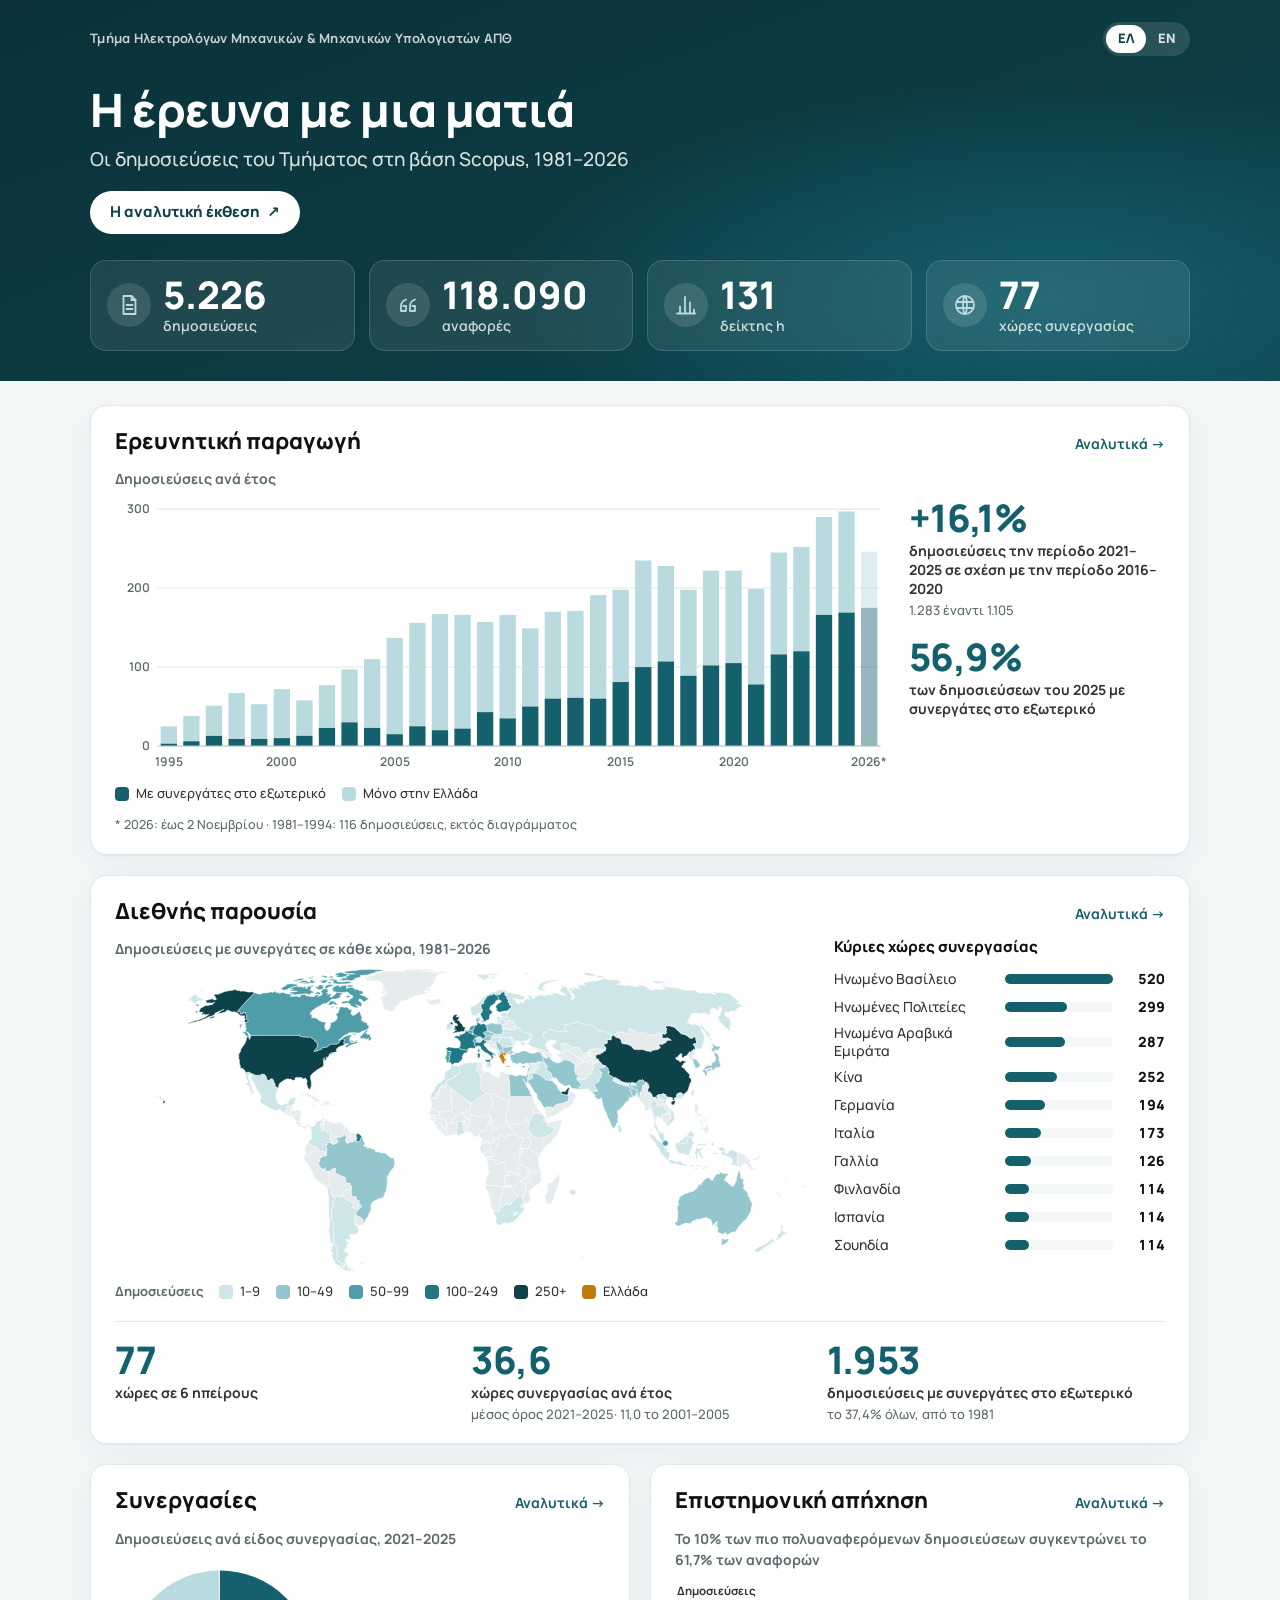
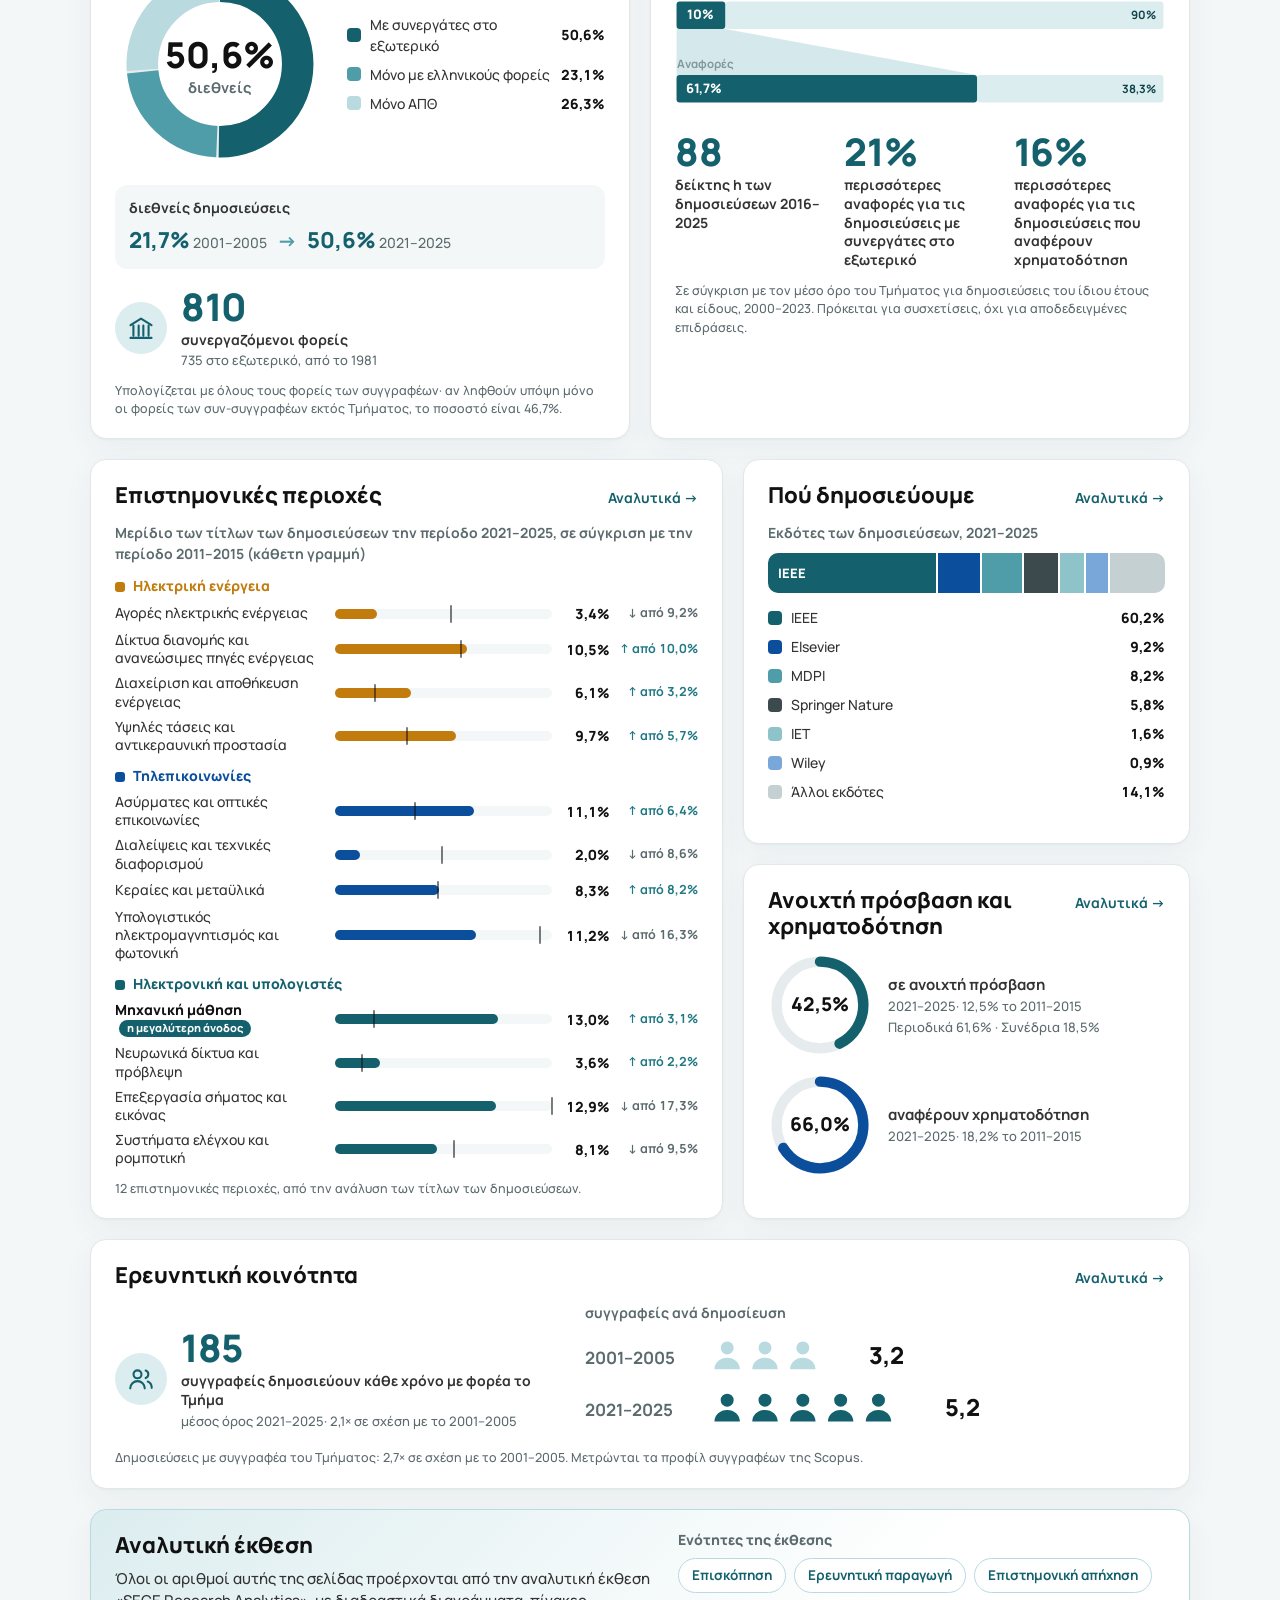
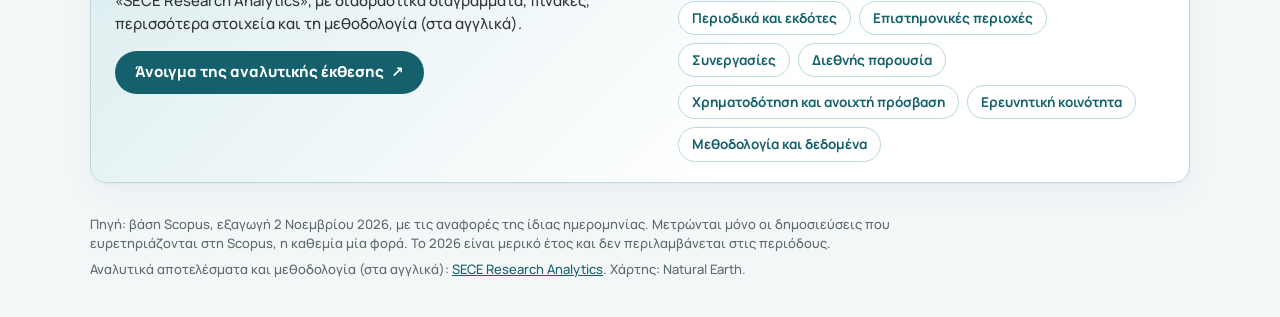
==== commit 8999669a: "Publish the at-a-glance page: no MDPI share trend" ====
--- a/index.html
+++ b/index.html
@@ -233,12 +233,6 @@
 <span class="seg p1" style="flex: 60.17 1 0" title="IEEE: 60,2%">IEEE</span><span class="seg p2" style="flex: 9.2 1 0" title="Elsevier: 9,2%"></span><span class="seg p3" style="flex: 8.18 1 0" title="MDPI: 8,2%"></span><span class="seg p4" style="flex: 5.85 1 0" title="Springer Nature: 5,8%"></span><span class="seg p5" style="flex: 1.56 1 0" title="IET: 1,6%"></span><span class="seg p6" style="flex: 0.94 1 0" title="Wiley: 0,9%"></span><span class="seg p-other" style="flex: 14.11 1 0" title="Άλλοι εκδότες: 14,1%"></span>      </div>
       <ul class="legend legend-col">
 <li><span class="swatch p1"></span><span class="legend-label">IEEE</span><span class="legend-value">60,2%</span></li><li><span class="swatch p2"></span><span class="legend-label">Elsevier</span><span class="legend-value">9,2%</span></li><li><span class="swatch p3"></span><span class="legend-label">MDPI</span><span class="legend-value">8,2%</span></li><li><span class="swatch p4"></span><span class="legend-label">Springer Nature</span><span class="legend-value">5,8%</span></li><li><span class="swatch p5"></span><span class="legend-label">IET</span><span class="legend-value">1,6%</span></li><li><span class="swatch p6"></span><span class="legend-label">Wiley</span><span class="legend-value">0,9%</span></li><li><span class="swatch p-other"></span><span class="legend-label">Άλλοι εκδότες</span><span class="legend-value">14,1%</span></li>      </ul>
-      <div class="trend">
-        <span class="trend-label">Το μερίδιο της MDPI</span>
-        <span class="trend-step"><b>3,4%</b> 2016–2020</span>
-        <span class="trend-arrow" aria-hidden="true">→</span>
-        <span class="trend-step"><b>8,2%</b> 2021–2025</span>
-      </div>
     </section>
 
     <section class="card" id="open-access" aria-labelledby="h-oa">
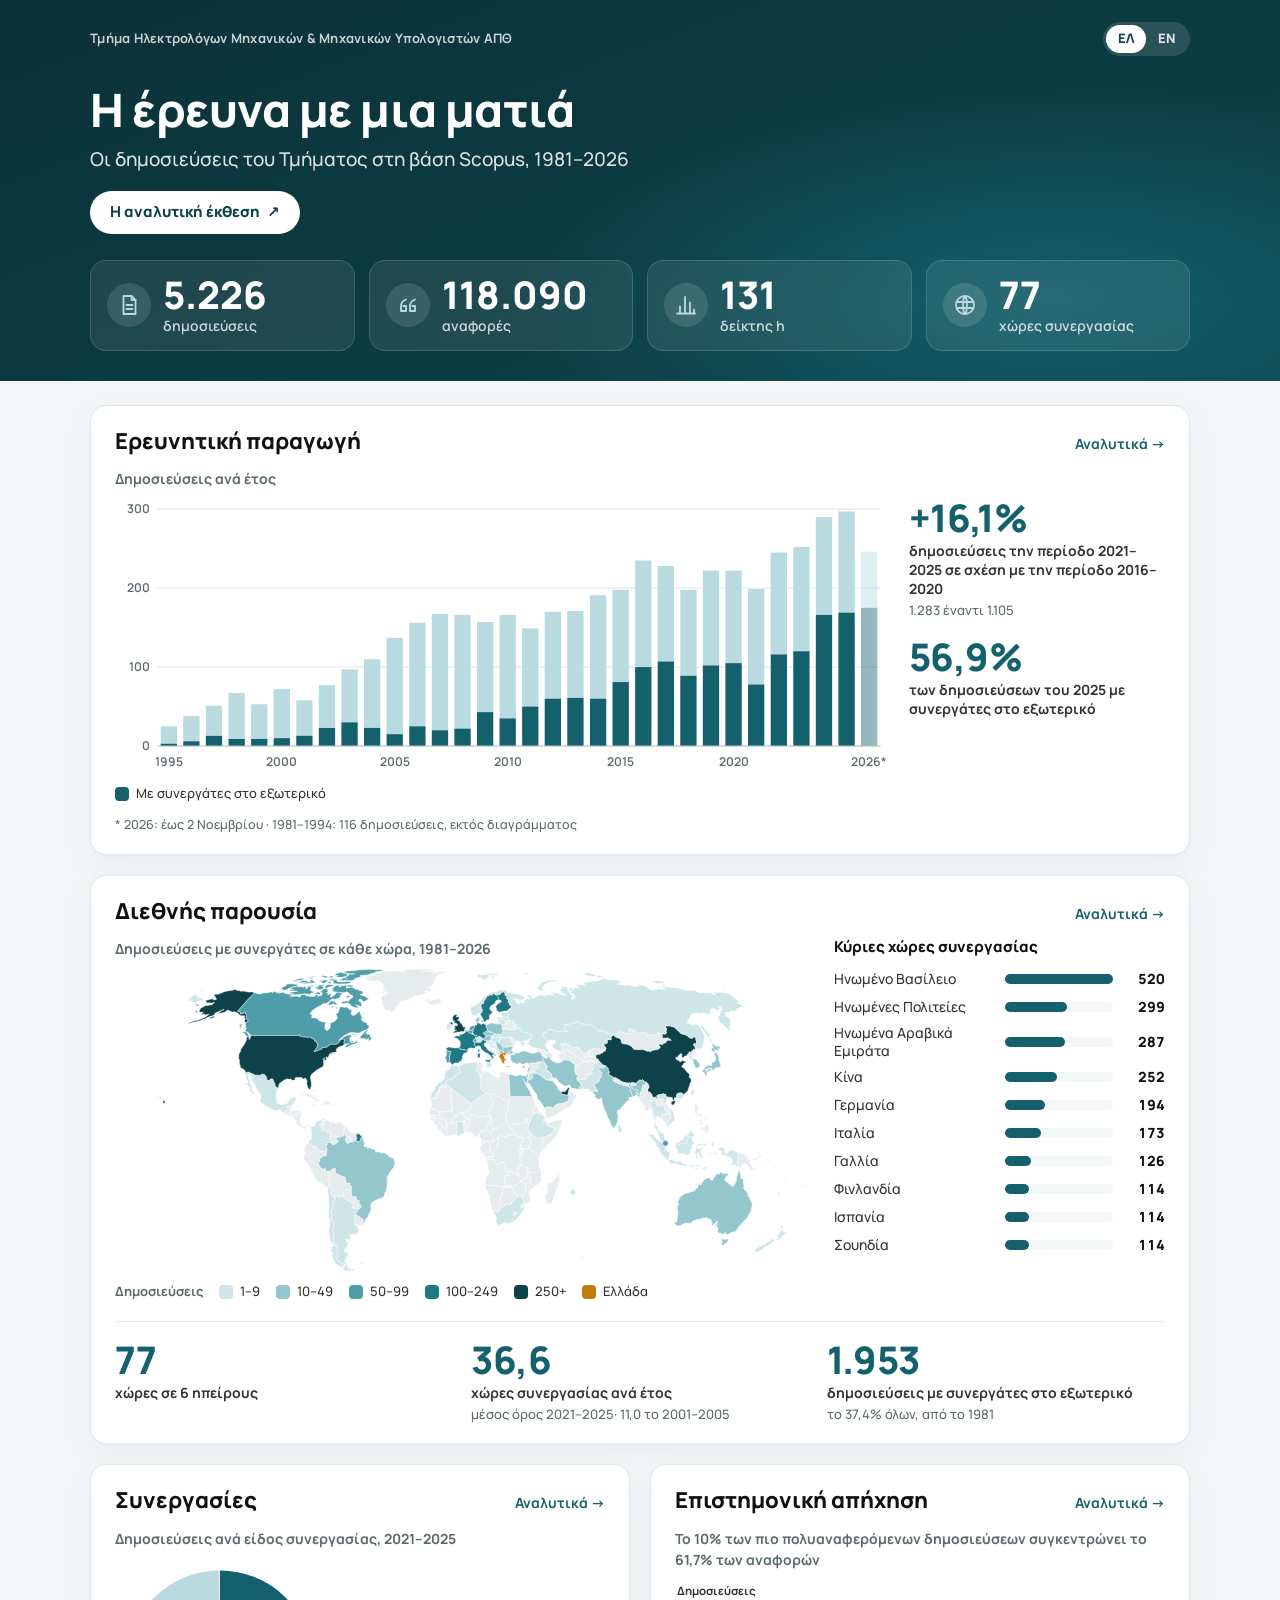
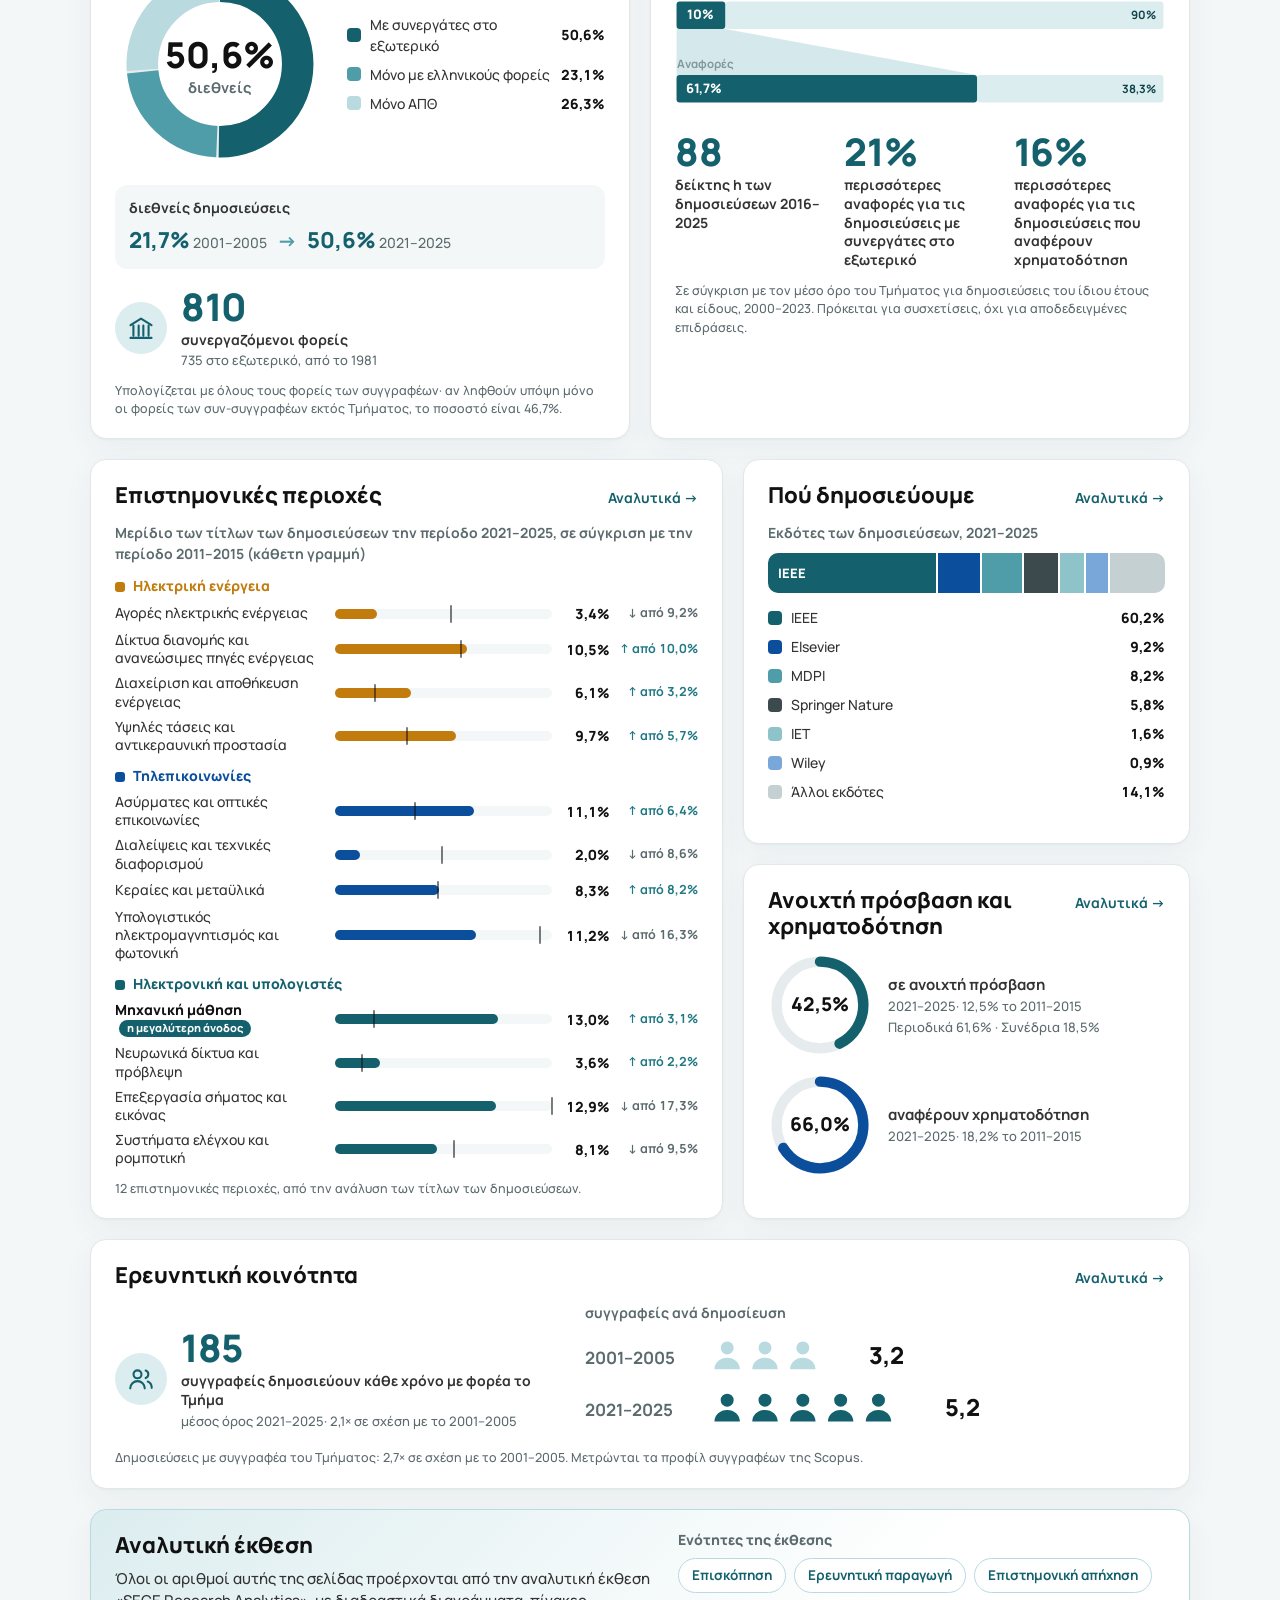
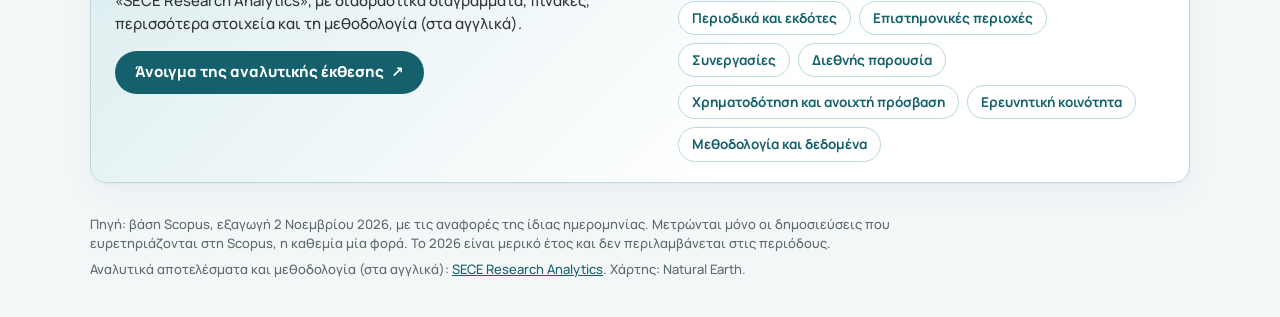
==== commit 2718a71d: "Publish site (2026-11-10 12:23 UTC)" ====
--- a/index.html
+++ b/index.html
@@ -59,10 +59,9 @@
     <div class="split split-output">
       <figure class="figure">
         <figcaption class="fig-title">Δημοσιεύσεις ανά έτος</figcaption>
-        <svg class="chart chart-years" viewBox="0 0 760 272" role="img" aria-label="Δημοσιεύσεις ανά έτος" xmlns="http://www.w3.org/2000/svg"><line class="gridline" x1="42" x2="756" y1="244.0" y2="244.0"/><text class="tick" x="35" y="248.0" text-anchor="end">0</text><line class="gridline" x1="42" x2="756" y1="166.0" y2="166.0"/><text class="tick" x="35" y="170.0" text-anchor="end">100</text><line class="gridline" x1="42" x2="756" y1="88.0" y2="88.0"/><text class="tick" x="35" y="92.0" text-anchor="end">200</text><line class="gridline" x1="42" x2="756" y1="10.0" y2="10.0"/><text class="tick" x="35" y="14.0" text-anchor="end">300</text><g class="bar"><title>1995: 25 δημοσιεύσεις, 3 με συνεργάτες στο εξωτερικό (12,0%)</title><rect class="greece" x="45.1" y="224.5" width="16.1" height="17.2"/><rect class="intl" x="45.1" y="241.7" width="16.1" height="2.3"/></g><text class="tick minor" x="53.2" y="264" text-anchor="middle">1995</text><g class="bar"><title>1996: 38 δημοσιεύσεις, 6 με συνεργάτες στο εξωτερικό (15,8%)</title><rect class="greece" x="67.4" y="214.4" width="16.1" height="25.0"/><rect class="intl" x="67.4" y="239.3" width="16.1" height="4.7"/></g><g class="bar"><title>1997: 51 δημοσιεύσεις, 13 με συνεργάτες στο εξωτερικό (25,5%)</title><rect class="greece" x="89.7" y="204.2" width="16.1" height="29.6"/><rect class="intl" x="89.7" y="233.9" width="16.1" height="10.1"/></g><g class="bar"><title>1998: 67 δημοσιεύσεις, 9 με συνεργάτες στο εξωτερικό (13,4%)</title><rect class="greece" x="112.1" y="191.7" width="16.1" height="45.2"/><rect class="intl" x="112.1" y="237.0" width="16.1" height="7.0"/></g><g class="bar"><title>1999: 53 δημοσιεύσεις, 9 με συνεργάτες στο εξωτερικό (17,0%)</title><rect class="greece" x="134.4" y="202.7" width="16.1" height="34.3"/><rect class="intl" x="134.4" y="237.0" width="16.1" height="7.0"/></g><g class="bar"><title>2000: 72 δημοσιεύσεις, 10 με συνεργάτες στο εξωτερικό (13,9%)</title><rect class="greece" x="156.7" y="187.8" width="16.1" height="48.4"/><rect class="intl" x="156.7" y="236.2" width="16.1" height="7.8"/></g><text class="tick" x="164.7" y="264" text-anchor="middle">2000</text><g class="bar"><title>2001: 58 δημοσιεύσεις, 13 με συνεργάτες στο εξωτερικό (22,4%)</title><rect class="greece" x="179.0" y="198.8" width="16.1" height="35.1"/><rect class="intl" x="179.0" y="233.9" width="16.1" height="10.1"/></g><g class="bar"><title>2002: 77 δημοσιεύσεις, 23 με συνεργάτες στο εξωτερικό (29,9%)</title><rect class="greece" x="201.3" y="183.9" width="16.1" height="42.1"/><rect class="intl" x="201.3" y="226.1" width="16.1" height="17.9"/></g><g class="bar"><title>2003: 97 δημοσιεύσεις, 30 με συνεργάτες στο εξωτερικό (30,9%)</title><rect class="greece" x="223.6" y="168.3" width="16.1" height="52.3"/><rect class="intl" x="223.6" y="220.6" width="16.1" height="23.4"/></g><g class="bar"><title>2004: 110 δημοσιεύσεις, 23 με συνεργάτες στο εξωτερικό (20,9%)</title><rect class="greece" x="245.9" y="158.2" width="16.1" height="67.9"/><rect class="intl" x="245.9" y="226.1" width="16.1" height="17.9"/></g><g class="bar"><title>2005: 137 δημοσιεύσεις, 15 με συνεργάτες στο εξωτερικό (10,9%)</title><rect class="greece" x="268.2" y="137.1" width="16.1" height="95.2"/><rect class="intl" x="268.2" y="232.3" width="16.1" height="11.7"/></g><text class="tick minor" x="276.3" y="264" text-anchor="middle">2005</text><g class="bar"><title>2006: 156 δημοσιεύσεις, 25 με συνεργάτες στο εξωτερικό (16,0%)</title><rect class="greece" x="290.6" y="122.3" width="16.1" height="102.2"/><rect class="intl" x="290.6" y="224.5" width="16.1" height="19.5"/></g><g class="bar"><title>2007: 167 δημοσιεύσεις, 20 με συνεργάτες στο εξωτερικό (12,0%)</title><rect class="greece" x="312.9" y="113.7" width="16.1" height="114.7"/><rect class="intl" x="312.9" y="228.4" width="16.1" height="15.6"/></g><g class="bar"><title>2008: 166 δημοσιεύσεις, 22 με συνεργάτες στο εξωτερικό (13,3%)</title><rect class="greece" x="335.2" y="114.5" width="16.1" height="112.3"/><rect class="intl" x="335.2" y="226.8" width="16.1" height="17.2"/></g><g class="bar"><title>2009: 157 δημοσιεύσεις, 43 με συνεργάτες στο εξωτερικό (27,4%)</title><rect class="greece" x="357.5" y="121.5" width="16.1" height="88.9"/><rect class="intl" x="357.5" y="210.5" width="16.1" height="33.5"/></g><g class="bar"><title>2010: 166 δημοσιεύσεις, 35 με συνεργάτες στο εξωτερικό (21,1%)</title><rect class="greece" x="379.8" y="114.5" width="16.1" height="102.2"/><rect class="intl" x="379.8" y="216.7" width="16.1" height="27.3"/></g><text class="tick" x="387.8" y="264" text-anchor="middle">2010</text><g class="bar"><title>2011: 149 δημοσιεύσεις, 50 με συνεργάτες στο εξωτερικό (33,6%)</title><rect class="greece" x="402.1" y="127.8" width="16.1" height="77.2"/><rect class="intl" x="402.1" y="205.0" width="16.1" height="39.0"/></g><g class="bar"><title>2012: 170 δημοσιεύσεις, 60 με συνεργάτες στο εξωτερικό (35,3%)</title><rect class="greece" x="424.4" y="111.4" width="16.1" height="85.8"/><rect class="intl" x="424.4" y="197.2" width="16.1" height="46.8"/></g><g class="bar"><title>2013: 171 δημοσιεύσεις, 61 με συνεργάτες στο εξωτερικό (35,7%)</title><rect class="greece" x="446.7" y="110.6" width="16.1" height="85.8"/><rect class="intl" x="446.7" y="196.4" width="16.1" height="47.6"/></g><g class="bar"><title>2014: 191 δημοσιεύσεις, 60 με συνεργάτες στο εξωτερικό (31,4%)</title><rect class="greece" x="469.1" y="95.0" width="16.1" height="102.2"/><rect class="intl" x="469.1" y="197.2" width="16.1" height="46.8"/></g><g class="bar"><title>2015: 198 δημοσιεύσεις, 81 με συνεργάτες στο εξωτερικό (40,9%)</title><rect class="greece" x="491.4" y="89.6" width="16.1" height="91.3"/><rect class="intl" x="491.4" y="180.8" width="16.1" height="63.2"/></g><text class="tick minor" x="499.4" y="264" text-anchor="middle">2015</text><g class="bar"><title>2016: 235 δημοσιεύσεις, 100 με συνεργάτες στο εξωτερικό (42,6%)</title><rect class="greece" x="513.7" y="60.7" width="16.1" height="105.3"/><rect class="intl" x="513.7" y="166.0" width="16.1" height="78.0"/></g><g class="bar"><title>2017: 228 δημοσιεύσεις, 107 με συνεργάτες στο εξωτερικό (46,9%)</title><rect class="greece" x="536.0" y="66.2" width="16.1" height="94.4"/><rect class="intl" x="536.0" y="160.5" width="16.1" height="83.5"/></g><g class="bar"><title>2018: 198 δημοσιεύσεις, 89 με συνεργάτες στο εξωτερικό (44,9%)</title><rect class="greece" x="558.3" y="89.6" width="16.1" height="85.0"/><rect class="intl" x="558.3" y="174.6" width="16.1" height="69.4"/></g><g class="bar"><title>2019: 222 δημοσιεύσεις, 102 με συνεργάτες στο εξωτερικό (45,9%)</title><rect class="greece" x="580.6" y="70.8" width="16.1" height="93.6"/><rect class="intl" x="580.6" y="164.4" width="16.1" height="79.6"/></g><g class="bar"><title>2020: 222 δημοσιεύσεις, 105 με συνεργάτες στο εξωτερικό (47,3%)</title><rect class="greece" x="602.9" y="70.8" width="16.1" height="91.3"/><rect class="intl" x="602.9" y="162.1" width="16.1" height="81.9"/></g><text class="tick" x="611.0" y="264" text-anchor="middle">2020</text><g class="bar"><title>2021: 199 δημοσιεύσεις, 78 με συνεργάτες στο εξωτερικό (39,2%)</title><rect class="greece" x="625.2" y="88.8" width="16.1" height="94.4"/><rect class="intl" x="625.2" y="183.2" width="16.1" height="60.8"/></g><g class="bar"><title>2022: 245 δημοσιεύσεις, 116 με συνεργάτες στο εξωτερικό (47,3%)</title><rect class="greece" x="647.6" y="52.9" width="16.1" height="100.6"/><rect class="intl" x="647.6" y="153.5" width="16.1" height="90.5"/></g><g class="bar"><title>2023: 252 δημοσιεύσεις, 120 με συνεργάτες στο εξωτερικό (47,6%)</title><rect class="greece" x="669.9" y="47.4" width="16.1" height="103.0"/><rect class="intl" x="669.9" y="150.4" width="16.1" height="93.6"/></g><g class="bar"><title>2024: 290 δημοσιεύσεις, 166 με συνεργάτες στο εξωτερικό (57,2%)</title><rect class="greece" x="692.2" y="17.8" width="16.1" height="96.7"/><rect class="intl" x="692.2" y="114.5" width="16.1" height="129.5"/></g><g class="bar"><title>2025: 297 δημοσιεύσεις, 169 με συνεργάτες στο εξωτερικό (56,9%)</title><rect class="greece" x="714.5" y="12.3" width="16.1" height="99.8"/><rect class="intl" x="714.5" y="112.2" width="16.1" height="131.8"/></g><g class="bar partial"><title>2026 (έως 2 Νοεμβρίου): 246 δημοσιεύσεις, 175 με συνεργάτες στο εξωτερικό</title><rect class="greece" x="736.8" y="52.1" width="16.1" height="55.4"/><rect class="intl" x="736.8" y="107.5" width="16.1" height="136.5"/></g><text class="tick" x="744.8" y="264" text-anchor="middle">2026*</text><line class="axis" x1="42" x2="756" y1="244.0" y2="244.0"/></svg>
+        <svg class="chart chart-years" viewBox="0 0 760 272" role="img" aria-label="Δημοσιεύσεις ανά έτος" xmlns="http://www.w3.org/2000/svg"><line class="gridline" x1="42" x2="756" y1="244.0" y2="244.0"/><text class="tick" x="35" y="248.0" text-anchor="end">0</text><line class="gridline" x1="42" x2="756" y1="166.0" y2="166.0"/><text class="tick" x="35" y="170.0" text-anchor="end">100</text><line class="gridline" x1="42" x2="756" y1="88.0" y2="88.0"/><text class="tick" x="35" y="92.0" text-anchor="end">200</text><line class="gridline" x1="42" x2="756" y1="10.0" y2="10.0"/><text class="tick" x="35" y="14.0" text-anchor="end">300</text><g class="bar"><title>1995: 25 δημοσιεύσεις, 3 με συνεργάτες στο εξωτερικό (12,0%)</title><rect class="rest" x="45.1" y="224.5" width="16.1" height="17.2"/><rect class="intl" x="45.1" y="241.7" width="16.1" height="2.3"/></g><text class="tick minor" x="53.2" y="264" text-anchor="middle">1995</text><g class="bar"><title>1996: 38 δημοσιεύσεις, 6 με συνεργάτες στο εξωτερικό (15,8%)</title><rect class="rest" x="67.4" y="214.4" width="16.1" height="25.0"/><rect class="intl" x="67.4" y="239.3" width="16.1" height="4.7"/></g><g class="bar"><title>1997: 51 δημοσιεύσεις, 13 με συνεργάτες στο εξωτερικό (25,5%)</title><rect class="rest" x="89.7" y="204.2" width="16.1" height="29.6"/><rect class="intl" x="89.7" y="233.9" width="16.1" height="10.1"/></g><g class="bar"><title>1998: 67 δημοσιεύσεις, 9 με συνεργάτες στο εξωτερικό (13,4%)</title><rect class="rest" x="112.1" y="191.7" width="16.1" height="45.2"/><rect class="intl" x="112.1" y="237.0" width="16.1" height="7.0"/></g><g class="bar"><title>1999: 53 δημοσιεύσεις, 9 με συνεργάτες στο εξωτερικό (17,0%)</title><rect class="rest" x="134.4" y="202.7" width="16.1" height="34.3"/><rect class="intl" x="134.4" y="237.0" width="16.1" height="7.0"/></g><g class="bar"><title>2000: 72 δημοσιεύσεις, 10 με συνεργάτες στο εξωτερικό (13,9%)</title><rect class="rest" x="156.7" y="187.8" width="16.1" height="48.4"/><rect class="intl" x="156.7" y="236.2" width="16.1" height="7.8"/></g><text class="tick" x="164.7" y="264" text-anchor="middle">2000</text><g class="bar"><title>2001: 58 δημοσιεύσεις, 13 με συνεργάτες στο εξωτερικό (22,4%)</title><rect class="rest" x="179.0" y="198.8" width="16.1" height="35.1"/><rect class="intl" x="179.0" y="233.9" width="16.1" height="10.1"/></g><g class="bar"><title>2002: 77 δημοσιεύσεις, 23 με συνεργάτες στο εξωτερικό (29,9%)</title><rect class="rest" x="201.3" y="183.9" width="16.1" height="42.1"/><rect class="intl" x="201.3" y="226.1" width="16.1" height="17.9"/></g><g class="bar"><title>2003: 97 δημοσιεύσεις, 30 με συνεργάτες στο εξωτερικό (30,9%)</title><rect class="rest" x="223.6" y="168.3" width="16.1" height="52.3"/><rect class="intl" x="223.6" y="220.6" width="16.1" height="23.4"/></g><g class="bar"><title>2004: 110 δημοσιεύσεις, 23 με συνεργάτες στο εξωτερικό (20,9%)</title><rect class="rest" x="245.9" y="158.2" width="16.1" height="67.9"/><rect class="intl" x="245.9" y="226.1" width="16.1" height="17.9"/></g><g class="bar"><title>2005: 137 δημοσιεύσεις, 15 με συνεργάτες στο εξωτερικό (10,9%)</title><rect class="rest" x="268.2" y="137.1" width="16.1" height="95.2"/><rect class="intl" x="268.2" y="232.3" width="16.1" height="11.7"/></g><text class="tick minor" x="276.3" y="264" text-anchor="middle">2005</text><g class="bar"><title>2006: 156 δημοσιεύσεις, 25 με συνεργάτες στο εξωτερικό (16,0%)</title><rect class="rest" x="290.6" y="122.3" width="16.1" height="102.2"/><rect class="intl" x="290.6" y="224.5" width="16.1" height="19.5"/></g><g class="bar"><title>2007: 167 δημοσιεύσεις, 20 με συνεργάτες στο εξωτερικό (12,0%)</title><rect class="rest" x="312.9" y="113.7" width="16.1" height="114.7"/><rect class="intl" x="312.9" y="228.4" width="16.1" height="15.6"/></g><g class="bar"><title>2008: 166 δημοσιεύσεις, 22 με συνεργάτες στο εξωτερικό (13,3%)</title><rect class="rest" x="335.2" y="114.5" width="16.1" height="112.3"/><rect class="intl" x="335.2" y="226.8" width="16.1" height="17.2"/></g><g class="bar"><title>2009: 157 δημοσιεύσεις, 43 με συνεργάτες στο εξωτερικό (27,4%)</title><rect class="rest" x="357.5" y="121.5" width="16.1" height="88.9"/><rect class="intl" x="357.5" y="210.5" width="16.1" height="33.5"/></g><g class="bar"><title>2010: 166 δημοσιεύσεις, 35 με συνεργάτες στο εξωτερικό (21,1%)</title><rect class="rest" x="379.8" y="114.5" width="16.1" height="102.2"/><rect class="intl" x="379.8" y="216.7" width="16.1" height="27.3"/></g><text class="tick" x="387.8" y="264" text-anchor="middle">2010</text><g class="bar"><title>2011: 149 δημοσιεύσεις, 50 με συνεργάτες στο εξωτερικό (33,6%)</title><rect class="rest" x="402.1" y="127.8" width="16.1" height="77.2"/><rect class="intl" x="402.1" y="205.0" width="16.1" height="39.0"/></g><g class="bar"><title>2012: 170 δημοσιεύσεις, 60 με συνεργάτες στο εξωτερικό (35,3%)</title><rect class="rest" x="424.4" y="111.4" width="16.1" height="85.8"/><rect class="intl" x="424.4" y="197.2" width="16.1" height="46.8"/></g><g class="bar"><title>2013: 171 δημοσιεύσεις, 61 με συνεργάτες στο εξωτερικό (35,7%)</title><rect class="rest" x="446.7" y="110.6" width="16.1" height="85.8"/><rect class="intl" x="446.7" y="196.4" width="16.1" height="47.6"/></g><g class="bar"><title>2014: 191 δημοσιεύσεις, 60 με συνεργάτες στο εξωτερικό (31,4%)</title><rect class="rest" x="469.1" y="95.0" width="16.1" height="102.2"/><rect class="intl" x="469.1" y="197.2" width="16.1" height="46.8"/></g><g class="bar"><title>2015: 198 δημοσιεύσεις, 81 με συνεργάτες στο εξωτερικό (40,9%)</title><rect class="rest" x="491.4" y="89.6" width="16.1" height="91.3"/><rect class="intl" x="491.4" y="180.8" width="16.1" height="63.2"/></g><text class="tick minor" x="499.4" y="264" text-anchor="middle">2015</text><g class="bar"><title>2016: 235 δημοσιεύσεις, 100 με συνεργάτες στο εξωτερικό (42,6%)</title><rect class="rest" x="513.7" y="60.7" width="16.1" height="105.3"/><rect class="intl" x="513.7" y="166.0" width="16.1" height="78.0"/></g><g class="bar"><title>2017: 228 δημοσιεύσεις, 107 με συνεργάτες στο εξωτερικό (46,9%)</title><rect class="rest" x="536.0" y="66.2" width="16.1" height="94.4"/><rect class="intl" x="536.0" y="160.5" width="16.1" height="83.5"/></g><g class="bar"><title>2018: 198 δημοσιεύσεις, 89 με συνεργάτες στο εξωτερικό (44,9%)</title><rect class="rest" x="558.3" y="89.6" width="16.1" height="85.0"/><rect class="intl" x="558.3" y="174.6" width="16.1" height="69.4"/></g><g class="bar"><title>2019: 222 δημοσιεύσεις, 102 με συνεργάτες στο εξωτερικό (45,9%)</title><rect class="rest" x="580.6" y="70.8" width="16.1" height="93.6"/><rect class="intl" x="580.6" y="164.4" width="16.1" height="79.6"/></g><g class="bar"><title>2020: 222 δημοσιεύσεις, 105 με συνεργάτες στο εξωτερικό (47,3%)</title><rect class="rest" x="602.9" y="70.8" width="16.1" height="91.3"/><rect class="intl" x="602.9" y="162.1" width="16.1" height="81.9"/></g><text class="tick" x="611.0" y="264" text-anchor="middle">2020</text><g class="bar"><title>2021: 199 δημοσιεύσεις, 78 με συνεργάτες στο εξωτερικό (39,2%)</title><rect class="rest" x="625.2" y="88.8" width="16.1" height="94.4"/><rect class="intl" x="625.2" y="183.2" width="16.1" height="60.8"/></g><g class="bar"><title>2022: 245 δημοσιεύσεις, 116 με συνεργάτες στο εξωτερικό (47,3%)</title><rect class="rest" x="647.6" y="52.9" width="16.1" height="100.6"/><rect class="intl" x="647.6" y="153.5" width="16.1" height="90.5"/></g><g class="bar"><title>2023: 252 δημοσιεύσεις, 120 με συνεργάτες στο εξωτερικό (47,6%)</title><rect class="rest" x="669.9" y="47.4" width="16.1" height="103.0"/><rect class="intl" x="669.9" y="150.4" width="16.1" height="93.6"/></g><g class="bar"><title>2024: 290 δημοσιεύσεις, 166 με συνεργάτες στο εξωτερικό (57,2%)</title><rect class="rest" x="692.2" y="17.8" width="16.1" height="96.7"/><rect class="intl" x="692.2" y="114.5" width="16.1" height="129.5"/></g><g class="bar"><title>2025: 297 δημοσιεύσεις, 169 με συνεργάτες στο εξωτερικό (56,9%)</title><rect class="rest" x="714.5" y="12.3" width="16.1" height="99.8"/><rect class="intl" x="714.5" y="112.2" width="16.1" height="131.8"/></g><g class="bar partial"><title>2026 (έως 2 Νοεμβρίου): 246 δημοσιεύσεις, 175 με συνεργάτες στο εξωτερικό</title><rect class="rest" x="736.8" y="52.1" width="16.1" height="55.4"/><rect class="intl" x="736.8" y="107.5" width="16.1" height="136.5"/></g><text class="tick" x="744.8" y="264" text-anchor="middle">2026*</text><line class="axis" x1="42" x2="756" y1="244.0" y2="244.0"/></svg>
         <ul class="legend">
           <li><span class="swatch intl"></span>Με συνεργάτες στο εξωτερικό</li>
-          <li><span class="swatch greece"></span>Μόνο στην Ελλάδα</li>
         </ul>
         <p class="note">* 2026: έως 2 Νοεμβρίου · 1981–1994: 116 δημοσιεύσεις, εκτός διαγράμματος</p>
       </figure>
--- a/assets/glance.css
+++ b/assets/glance.css
@@ -192,7 +192,7 @@
 .chart .axis { stroke: #b9c5c8; stroke-width: 1; }
 .chart .tick { font-size: 12px; fill: var(--muted); font-weight: 600; }
 .chart-years .intl, .swatch.intl { fill: var(--teal-800); background: var(--teal-800); }
-.chart-years .greece, .swatch.greece { fill: var(--teal-200); background: var(--teal-200); }
+.chart-years .rest { fill: var(--teal-200); }
 .chart-years .partial rect { opacity: 0.45; }
 .chart-years .bar:hover rect { filter: brightness(0.9); }
 
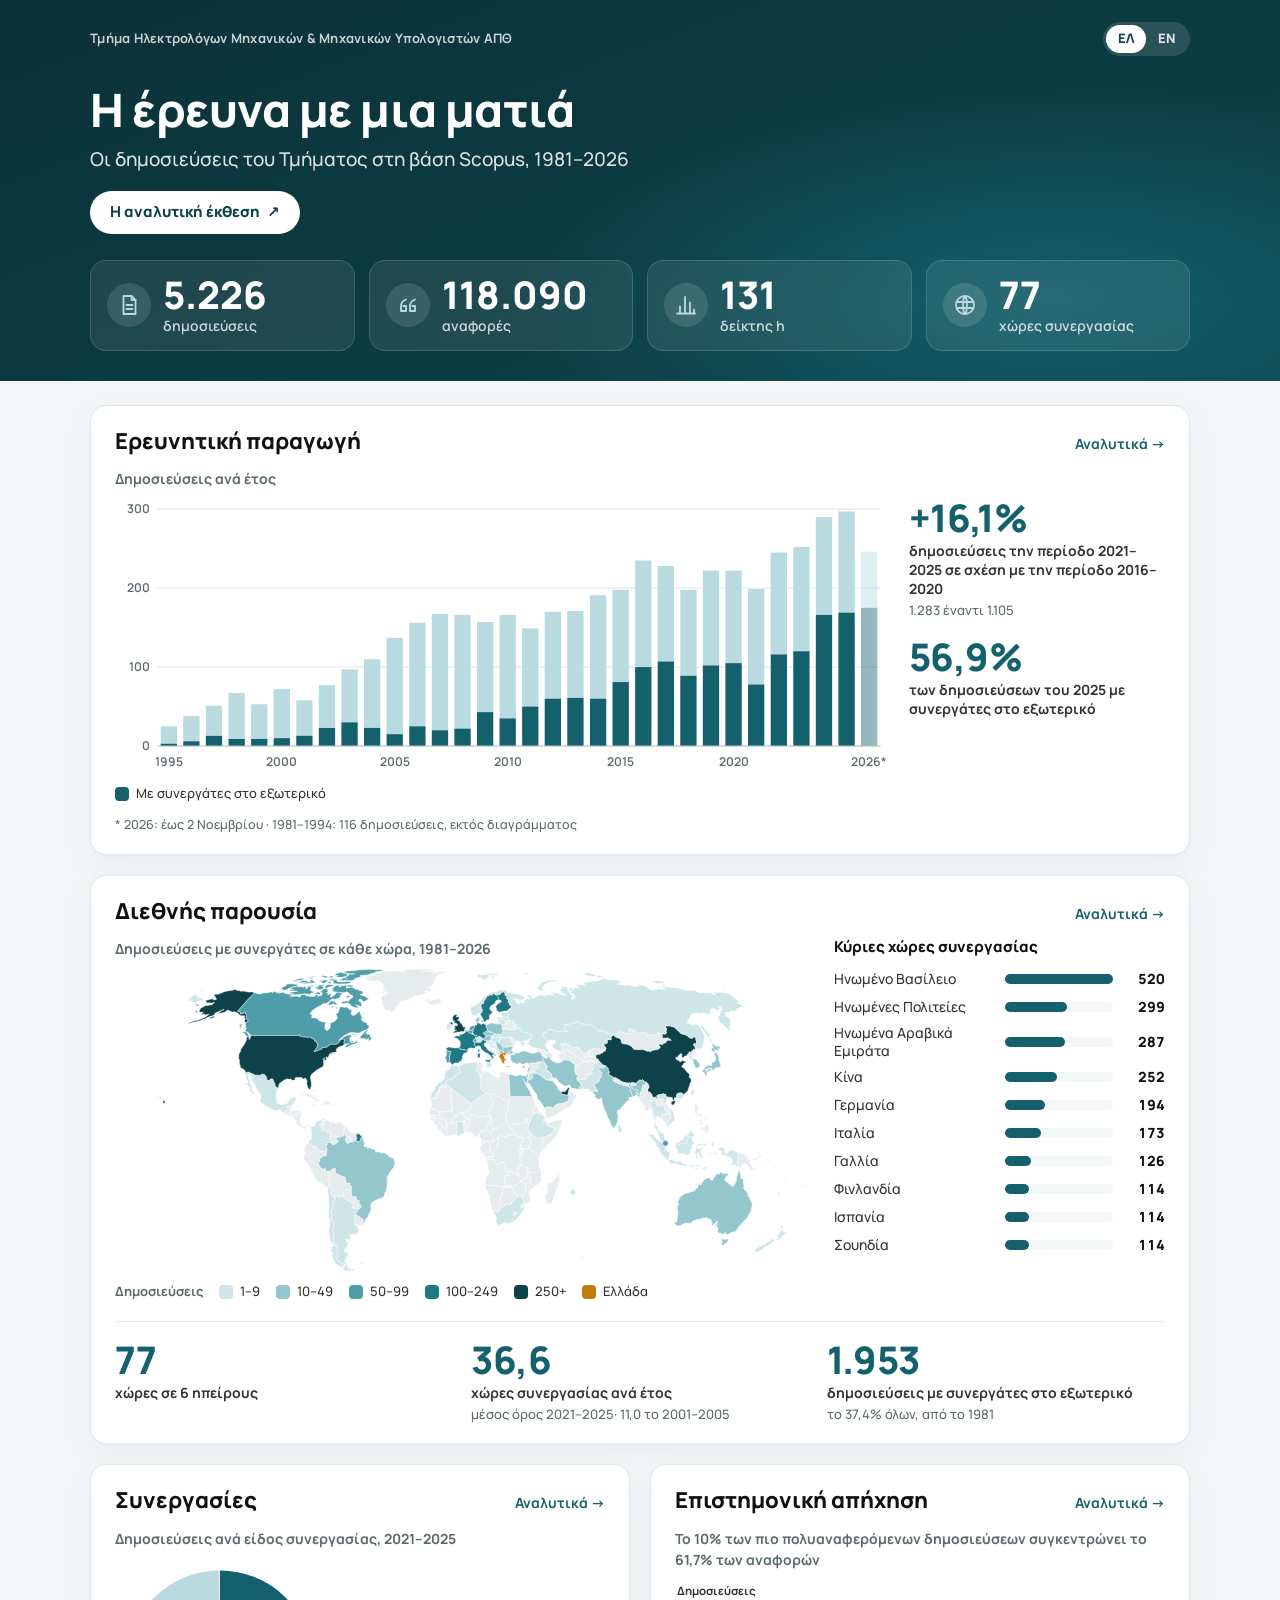
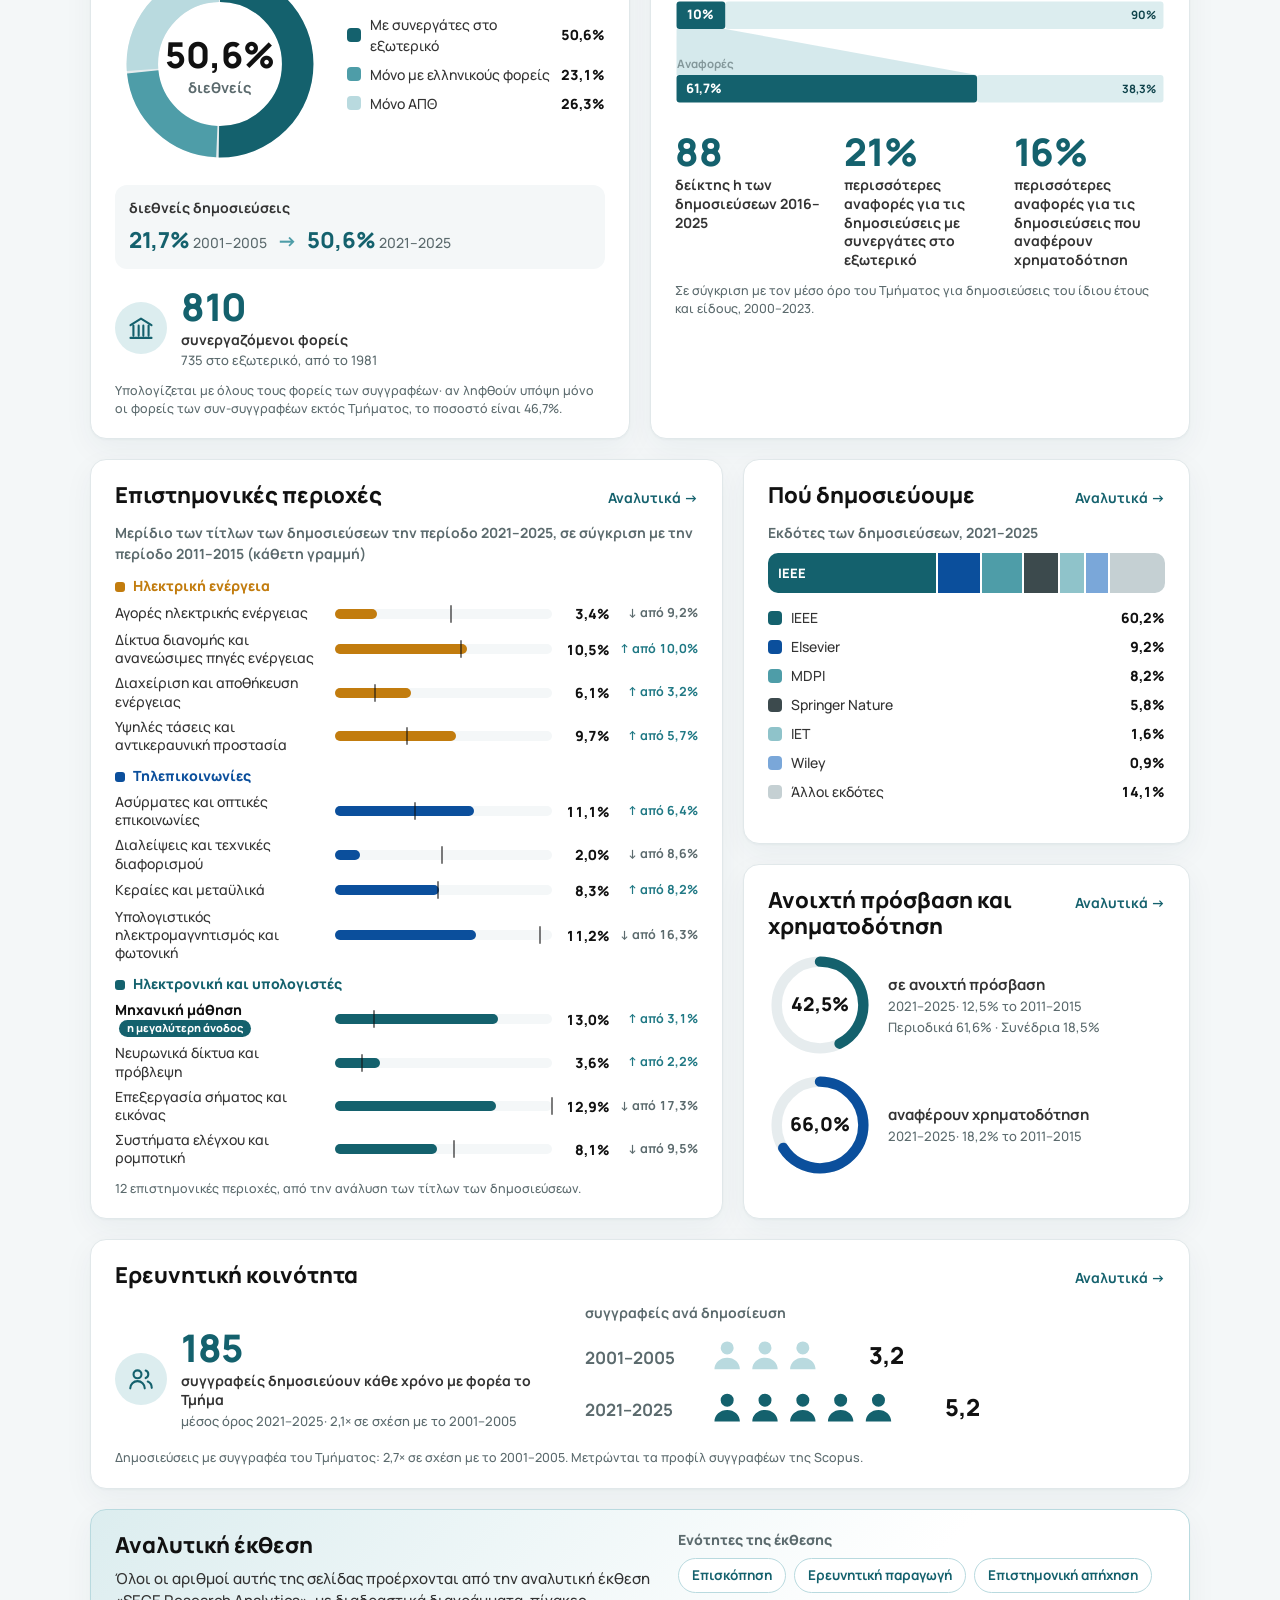
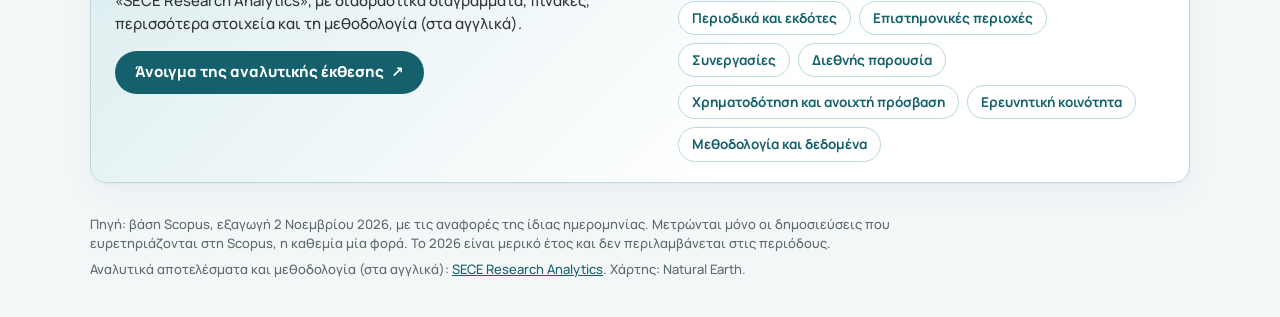
==== commit e7719ed2: "Publish site (2026-11-11 07:15 UTC)" ====
--- a/index.html
+++ b/index.html
@@ -128,7 +128,7 @@
     <svg class="chart chart-concentration" viewBox="0 0 640 178" role="img" aria-label="Το 10% των πιο πολυαναφερόμενων δημοσιεύσεων συγκεντρώνει το 61,7% των αναφορών" xmlns="http://www.w3.org/2000/svg"><text class="bar-label" x="2" y="19">Δημοσιεύσεις</text><text class="bar-label" x="2" y="115">Αναφορές</text><polygon class="funnel" points="2,64 65.6,64 394.5,124 2,124"/><rect class="rest" x="65.6" y="28" width="572.4" height="36" rx="4"/><rect class="top" x="2" y="28" width="63.6" height="36" rx="4"/><rect class="rest" x="394.5" y="124" width="243.5" height="36" rx="4"/><rect class="top" x="2" y="124" width="392.5" height="36" rx="4"/><text class="in-top" x="33.8" y="51" text-anchor="middle">10%</text><text class="in-rest" x="628" y="51" text-anchor="end">90%</text><text class="in-top" x="14" y="147">61,7%</text><text class="in-rest" x="628" y="147" text-anchor="end">38,3%</text></svg>
     <div class="stats stats-three">
 <div class="stat"><span class="stat-value">88</span><span class="stat-label">δείκτης h των δημοσιεύσεων 2016–2025</span></div><div class="stat"><span class="stat-value">21%</span><span class="stat-label">περισσότερες αναφορές για τις δημοσιεύσεις με συνεργάτες στο εξωτερικό</span></div><div class="stat"><span class="stat-value">16%</span><span class="stat-label">περισσότερες αναφορές για τις δημοσιεύσεις που αναφέρουν χρηματοδότηση</span></div>    </div>
-    <p class="note">Σε σύγκριση με τον μέσο όρο του Τμήματος για δημοσιεύσεις του ίδιου έτους και είδους, 2000–2023. Πρόκειται για συσχετίσεις, όχι για αποδεδειγμένες επιδράσεις.</p>
+    <p class="note">Σε σύγκριση με τον μέσο όρο του Τμήματος για δημοσιεύσεις του ίδιου έτους και είδους, 2000–2023.</p>
   </section>
 
   <section class="card span-7" id="topics" aria-labelledby="h-topics">
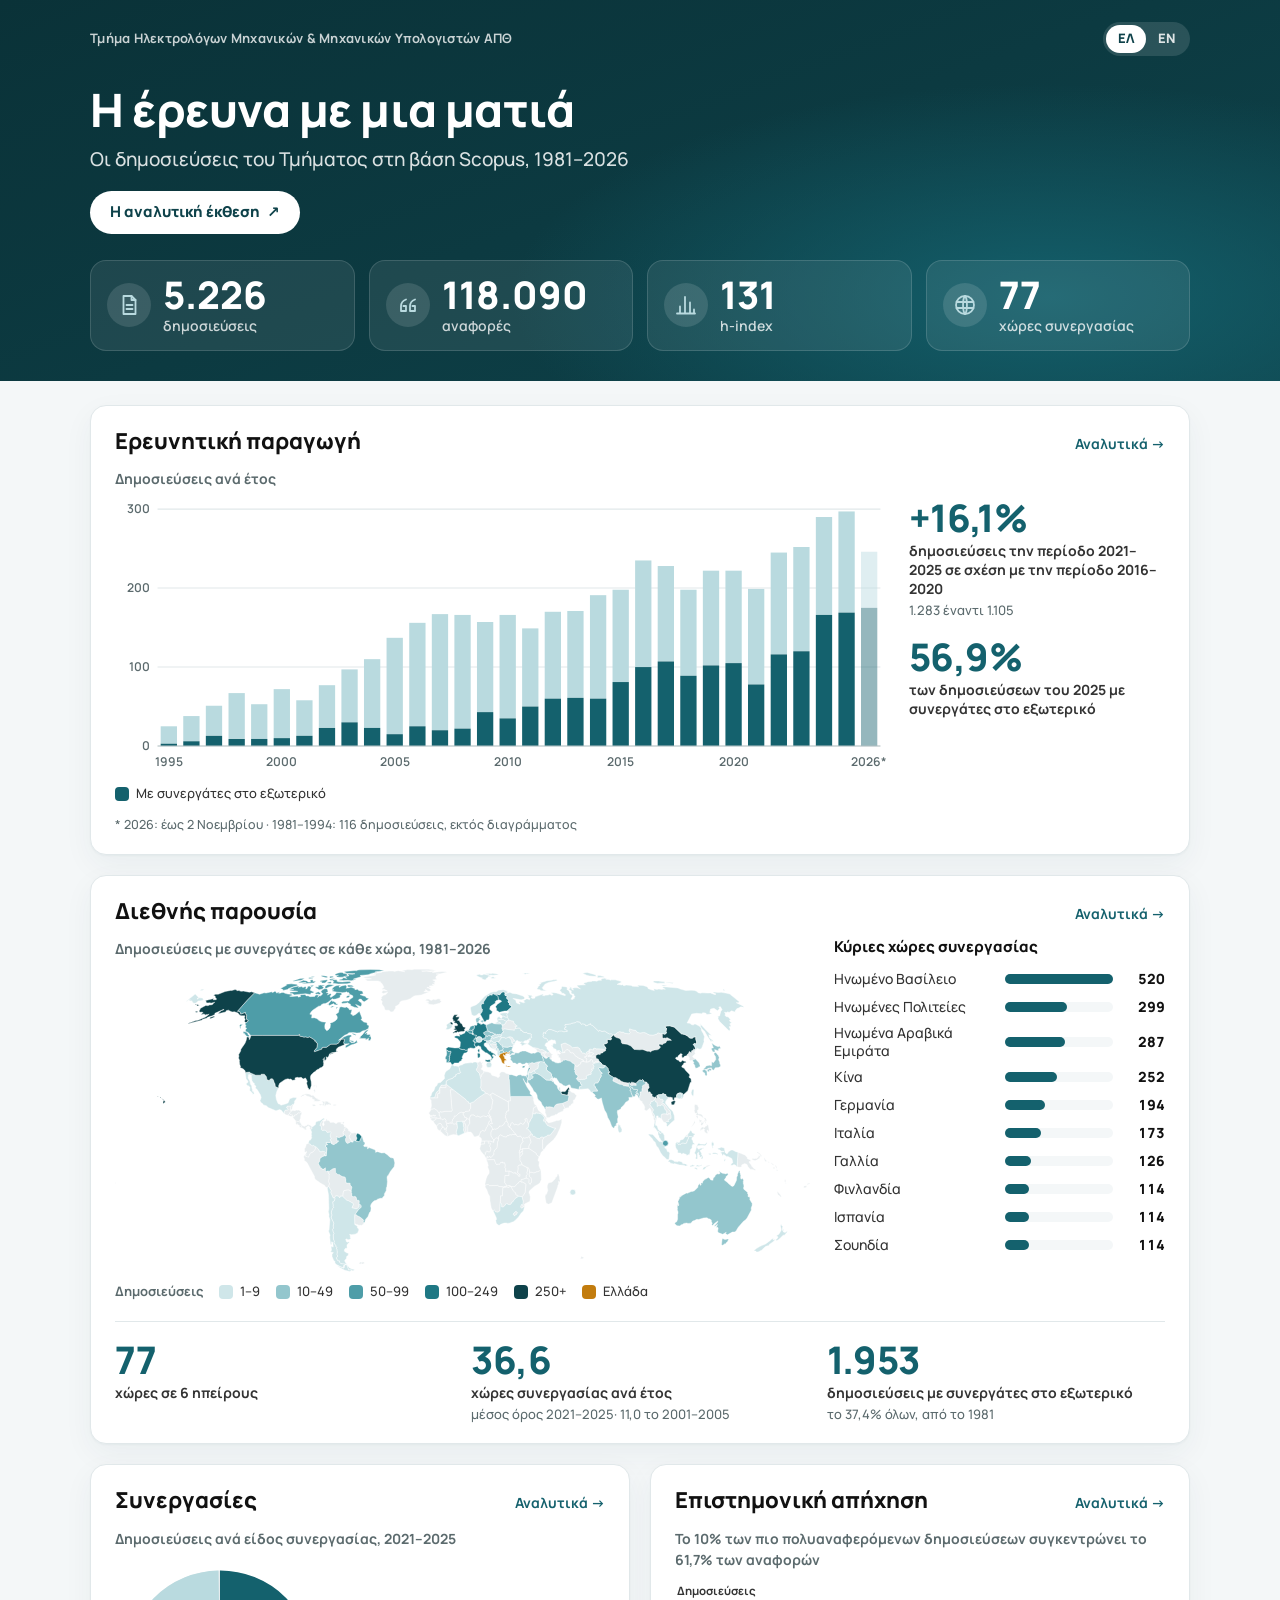
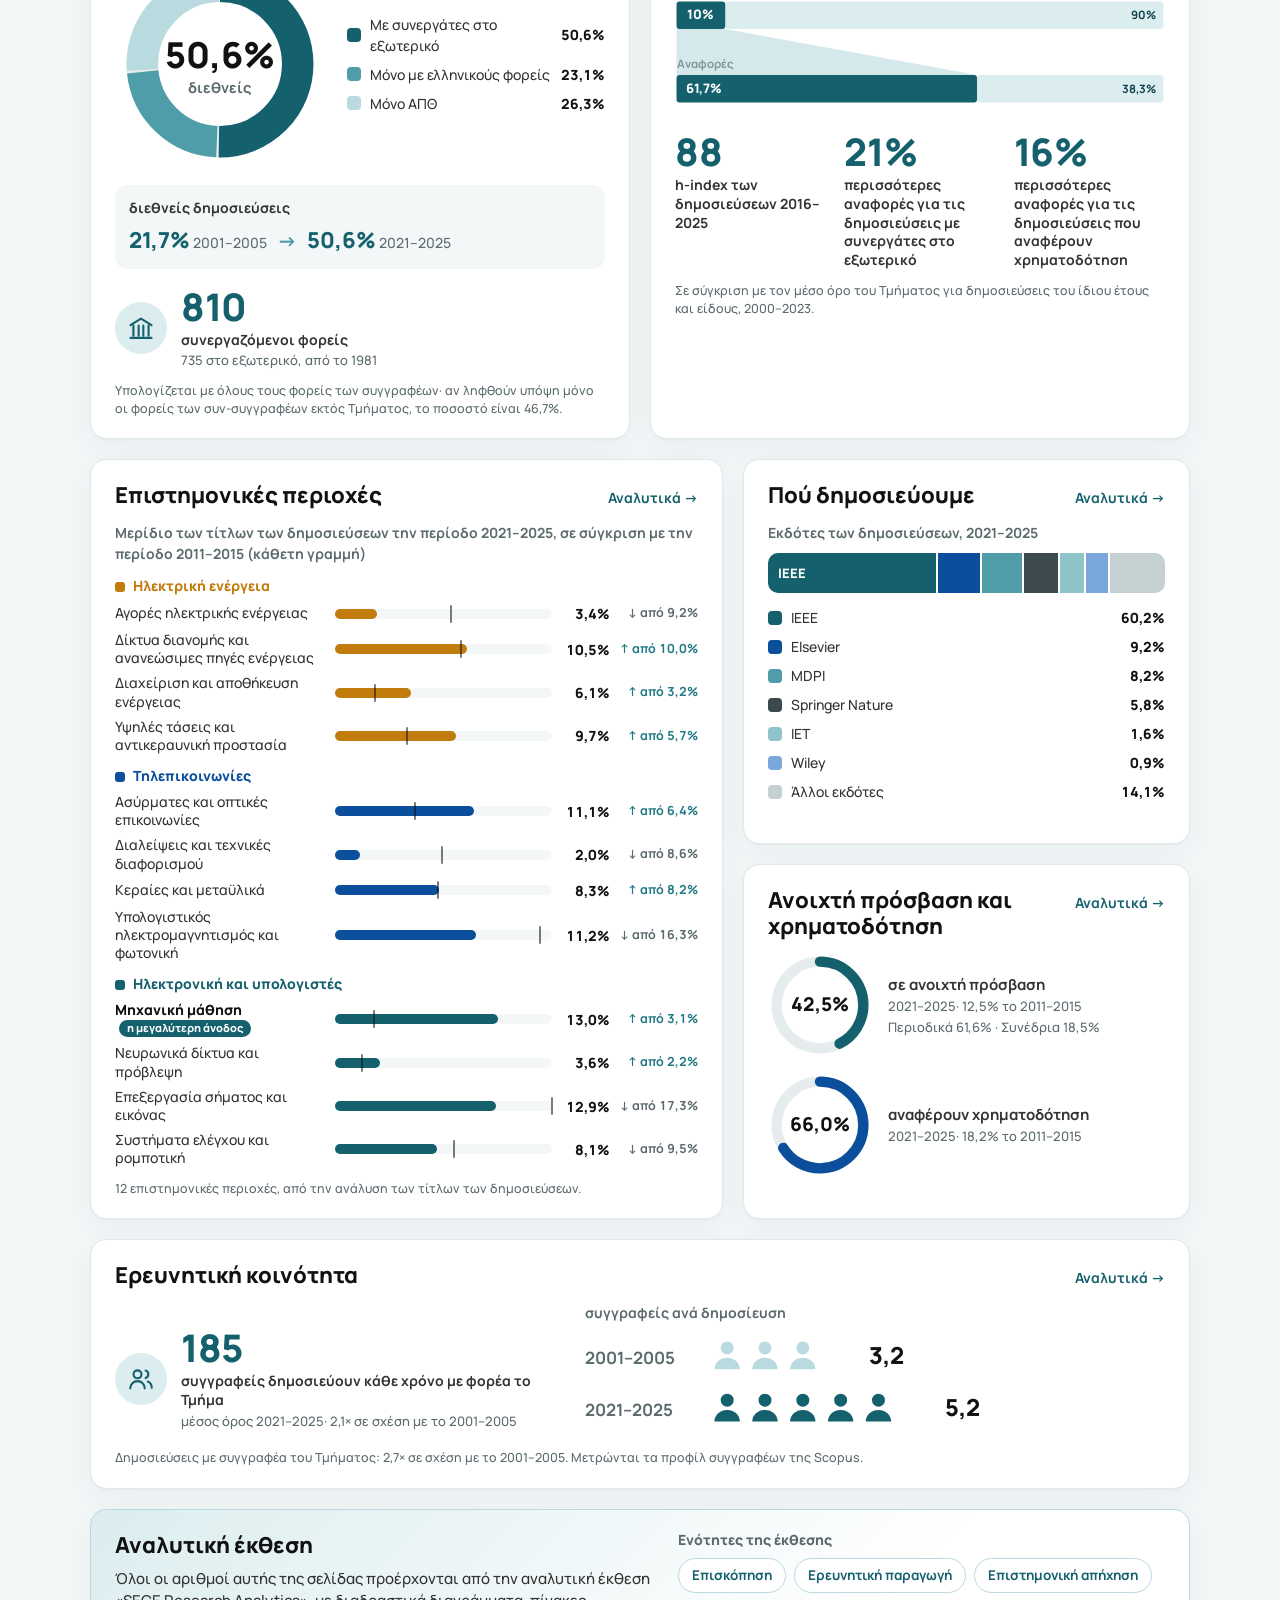
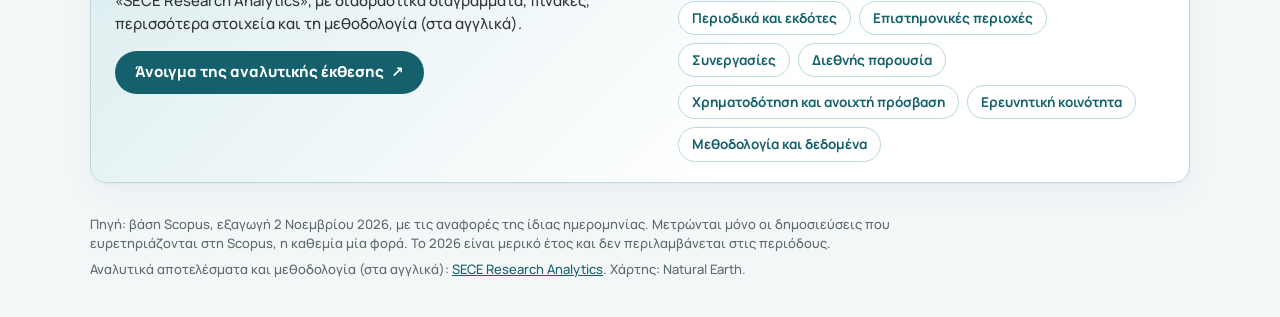
==== commit eaf8a6c8: "Publish site (2026-11-14 07:09 UTC)" ====
--- a/index.html
+++ b/index.html
@@ -47,7 +47,7 @@
     <ul class="kpis">
       <li class="kpi"><span class="kpi-icon" aria-hidden="true"><svg viewBox="0 0 24 24" fill="none" stroke="currentColor" stroke-width="1.8" stroke-linecap="round" stroke-linejoin="round"><path d="M6.5 3h8l4 4v14h-12z"/><path d="M14.5 3v4h4M9.5 12h6M9.5 16h6"/></svg></span><span class="kpi-value">5.226</span><span class="kpi-label">δημοσιεύσεις</span></li>
       <li class="kpi"><span class="kpi-icon" aria-hidden="true"><svg viewBox="0 0 24 24" fill="none" stroke="currentColor" stroke-width="1.8" stroke-linecap="round" stroke-linejoin="round"><path d="M10 6.5C6.9 7.6 5 10 5 13.3V18h5v-5H7.4M19 6.5c-3.1 1.1-5 3.5-5 6.8V18h5v-5h-2.6"/></svg></span><span class="kpi-value">118.090</span><span class="kpi-label">αναφορές</span></li>
-      <li class="kpi"><span class="kpi-icon" aria-hidden="true"><svg viewBox="0 0 24 24" fill="none" stroke="currentColor" stroke-width="1.8" stroke-linecap="round" stroke-linejoin="round"><path d="M3 20.5h18M6 20.5v-7M11 20.5V4M16 20.5v-11M20 20.5v-4"/></svg></span><span class="kpi-value">131</span><span class="kpi-label">δείκτης h</span></li>
+      <li class="kpi"><span class="kpi-icon" aria-hidden="true"><svg viewBox="0 0 24 24" fill="none" stroke="currentColor" stroke-width="1.8" stroke-linecap="round" stroke-linejoin="round"><path d="M3 20.5h18M6 20.5v-7M11 20.5V4M16 20.5v-11M20 20.5v-4"/></svg></span><span class="kpi-value">131</span><span class="kpi-label">h-index</span></li>
       <li class="kpi"><span class="kpi-icon" aria-hidden="true"><svg viewBox="0 0 24 24" fill="none" stroke="currentColor" stroke-width="1.8" stroke-linecap="round" stroke-linejoin="round"><circle cx="12" cy="12" r="9"/><path d="M3.5 9h17M3.5 15h17M12 3c2.6 2.6 2.6 15.4 0 18M12 3c-2.6 2.6-2.6 15.4 0 18"/></svg></span><span class="kpi-value">77</span><span class="kpi-label">χώρες συνεργασίας</span></li>
     </ul>
   </div>
@@ -127,7 +127,7 @@
     <p class="fig-title">Το 10% των πιο πολυαναφερόμενων δημοσιεύσεων συγκεντρώνει το 61,7% των αναφορών</p>
     <svg class="chart chart-concentration" viewBox="0 0 640 178" role="img" aria-label="Το 10% των πιο πολυαναφερόμενων δημοσιεύσεων συγκεντρώνει το 61,7% των αναφορών" xmlns="http://www.w3.org/2000/svg"><text class="bar-label" x="2" y="19">Δημοσιεύσεις</text><text class="bar-label" x="2" y="115">Αναφορές</text><polygon class="funnel" points="2,64 65.6,64 394.5,124 2,124"/><rect class="rest" x="65.6" y="28" width="572.4" height="36" rx="4"/><rect class="top" x="2" y="28" width="63.6" height="36" rx="4"/><rect class="rest" x="394.5" y="124" width="243.5" height="36" rx="4"/><rect class="top" x="2" y="124" width="392.5" height="36" rx="4"/><text class="in-top" x="33.8" y="51" text-anchor="middle">10%</text><text class="in-rest" x="628" y="51" text-anchor="end">90%</text><text class="in-top" x="14" y="147">61,7%</text><text class="in-rest" x="628" y="147" text-anchor="end">38,3%</text></svg>
     <div class="stats stats-three">
-<div class="stat"><span class="stat-value">88</span><span class="stat-label">δείκτης h των δημοσιεύσεων 2016–2025</span></div><div class="stat"><span class="stat-value">21%</span><span class="stat-label">περισσότερες αναφορές για τις δημοσιεύσεις με συνεργάτες στο εξωτερικό</span></div><div class="stat"><span class="stat-value">16%</span><span class="stat-label">περισσότερες αναφορές για τις δημοσιεύσεις που αναφέρουν χρηματοδότηση</span></div>    </div>
+<div class="stat"><span class="stat-value">88</span><span class="stat-label">h-index των δημοσιεύσεων 2016–2025</span></div><div class="stat"><span class="stat-value">21%</span><span class="stat-label">περισσότερες αναφορές για τις δημοσιεύσεις με συνεργάτες στο εξωτερικό</span></div><div class="stat"><span class="stat-value">16%</span><span class="stat-label">περισσότερες αναφορές για τις δημοσιεύσεις που αναφέρουν χρηματοδότηση</span></div>    </div>
     <p class="note">Σε σύγκριση με τον μέσο όρο του Τμήματος για δημοσιεύσεις του ίδιου έτους και είδους, 2000–2023.</p>
   </section>
 
